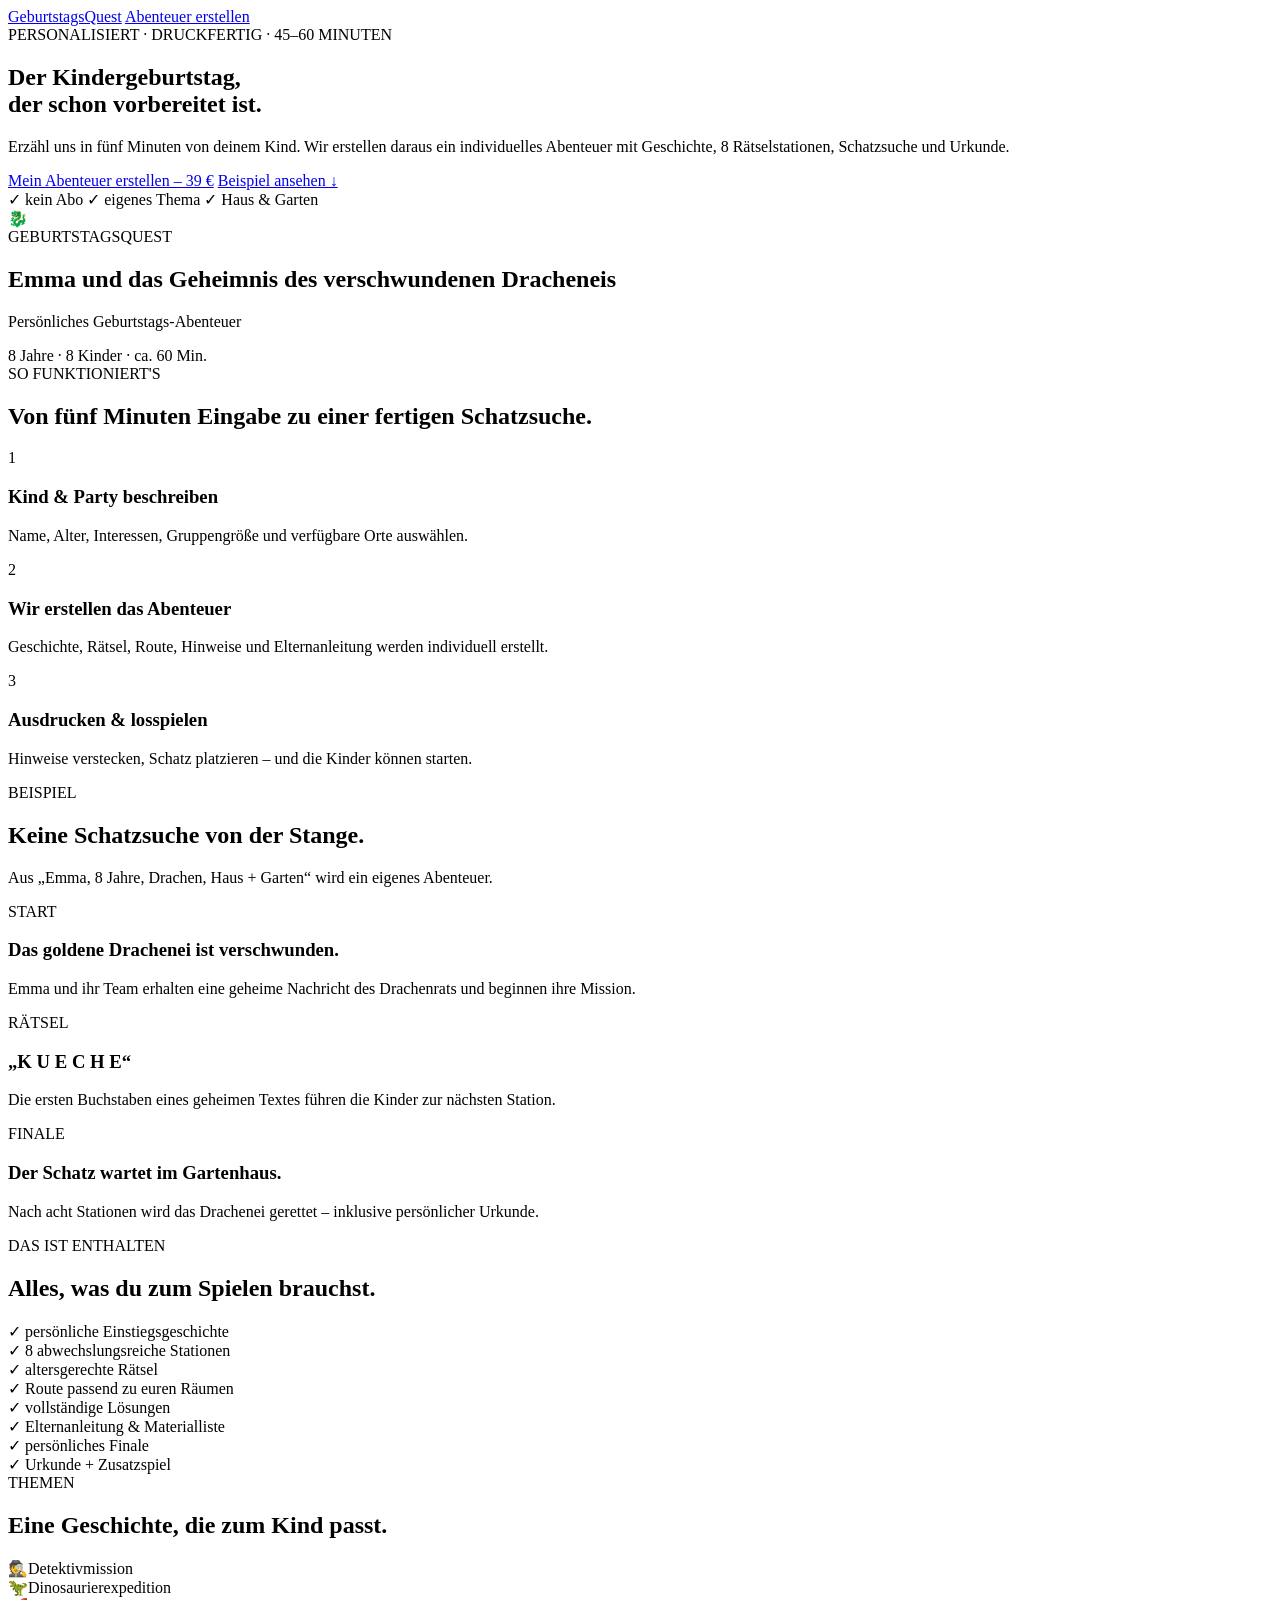
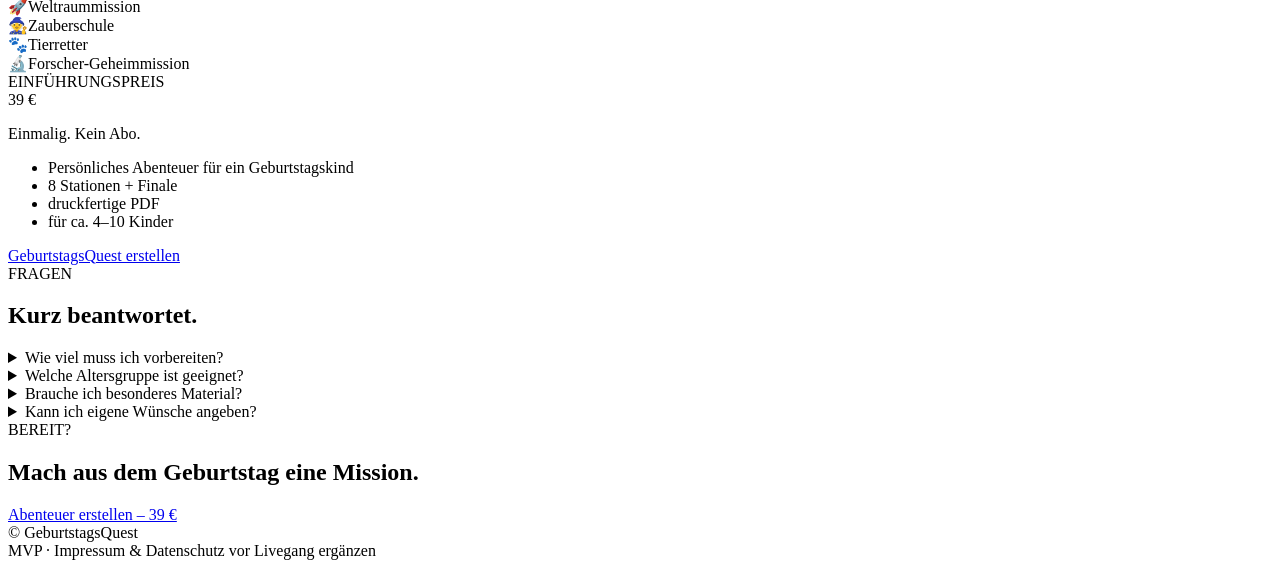
==== index.html @ cc48ce20 "Add GeburtstagsQuest landing page" ====
<!doctype html>
<html lang="de">
<head>
  <meta charset="utf-8">
  <meta name="viewport" content="width=device-width, initial-scale=1">
  <title>GeburtstagsQuest – Dein persönliches Geburtstags-Abenteuer</title>
  <meta name="description" content="Ein personalisiertes Geburtstags-Abenteuer für Kinder – mit Geschichte, Rätseln, Schatzsuche und Urkunde.">
  <link rel="stylesheet" href="assets/style.css">
</head>
<body>
  <header class="nav">
    <a class="brand" href="index.html">GeburtstagsQuest</a>
    <a class="btn btn-small" href="bestellen.html">Abenteuer erstellen</a>
  </header>

  <main>
    <section class="hero">
      <div class="hero-copy">
        <div class="eyebrow">PERSONALISIERT · DRUCKFERTIG · 45–60 MINUTEN</div>
        <h1>Der Kindergeburtstag,<br>der schon vorbereitet ist.</h1>
        <p class="lead">
          Erzähl uns in fünf Minuten von deinem Kind. Wir erstellen daraus ein individuelles
          Abenteuer mit Geschichte, 8 Rätselstationen, Schatzsuche und Urkunde.
        </p>
        <div class="hero-actions">
          <a class="btn" href="bestellen.html">Mein Abenteuer erstellen – 39 €</a>
          <a class="link" href="#beispiel">Beispiel ansehen ↓</a>
        </div>
        <div class="trust-row">
          <span>✓ kein Abo</span>
          <span>✓ eigenes Thema</span>
          <span>✓ Haus & Garten</span>
        </div>
      </div>
      <div class="hero-card">
        <div class="mock-cover">
          <div class="crest">🐉</div>
          <div class="smallcaps">GEBURTSTAGSQUEST</div>
          <h2>Emma und das Geheimnis des verschwundenen Dracheneis</h2>
          <div class="divider"></div>
          <p>Persönliches Geburtstags-Abenteuer</p>
          <div class="pill">8 Jahre · 8 Kinder · ca. 60 Min.</div>
        </div>
      </div>
    </section>

    <section class="section" id="so-gehts">
      <div class="section-head">
        <div class="eyebrow">SO FUNKTIONIERT'S</div>
        <h2>Von fünf Minuten Eingabe zu einer fertigen Schatzsuche.</h2>
      </div>
      <div class="steps">
        <article class="step">
          <div class="num">1</div>
          <h3>Kind & Party beschreiben</h3>
          <p>Name, Alter, Interessen, Gruppengröße und verfügbare Orte auswählen.</p>
        </article>
        <article class="step">
          <div class="num">2</div>
          <h3>Wir erstellen das Abenteuer</h3>
          <p>Geschichte, Rätsel, Route, Hinweise und Elternanleitung werden individuell erstellt.</p>
        </article>
        <article class="step">
          <div class="num">3</div>
          <h3>Ausdrucken & losspielen</h3>
          <p>Hinweise verstecken, Schatz platzieren – und die Kinder können starten.</p>
        </article>
      </div>
    </section>

    <section class="section dark" id="beispiel">
      <div class="section-head">
        <div class="eyebrow">BEISPIEL</div>
        <h2>Keine Schatzsuche von der Stange.</h2>
        <p>Aus „Emma, 8 Jahre, Drachen, Haus + Garten“ wird ein eigenes Abenteuer.</p>
      </div>
      <div class="example-grid">
        <div class="example-card">
          <span class="tag">START</span>
          <h3>Das goldene Drachenei ist verschwunden.</h3>
          <p>Emma und ihr Team erhalten eine geheime Nachricht des Drachenrats und beginnen ihre Mission.</p>
        </div>
        <div class="example-card">
          <span class="tag">RÄTSEL</span>
          <h3>„K U E C H E“</h3>
          <p>Die ersten Buchstaben eines geheimen Textes führen die Kinder zur nächsten Station.</p>
        </div>
        <div class="example-card">
          <span class="tag">FINALE</span>
          <h3>Der Schatz wartet im Gartenhaus.</h3>
          <p>Nach acht Stationen wird das Drachenei gerettet – inklusive persönlicher Urkunde.</p>
        </div>
      </div>
    </section>

    <section class="section">
      <div class="split">
        <div>
          <div class="eyebrow">DAS IST ENTHALTEN</div>
          <h2>Alles, was du zum Spielen brauchst.</h2>
        </div>
        <div class="checklist">
          <div>✓ persönliche Einstiegsgeschichte</div>
          <div>✓ 8 abwechslungsreiche Stationen</div>
          <div>✓ altersgerechte Rätsel</div>
          <div>✓ Route passend zu euren Räumen</div>
          <div>✓ vollständige Lösungen</div>
          <div>✓ Elternanleitung & Materialliste</div>
          <div>✓ persönliches Finale</div>
          <div>✓ Urkunde + Zusatzspiel</div>
        </div>
      </div>
    </section>

    <section class="section themes">
      <div class="section-head">
        <div class="eyebrow">THEMEN</div>
        <h2>Eine Geschichte, die zum Kind passt.</h2>
      </div>
      <div class="theme-grid">
        <div>🕵️<span>Detektivmission</span></div>
        <div>🦖<span>Dinosaurierexpedition</span></div>
        <div>🚀<span>Weltraummission</span></div>
        <div>🧙<span>Zauberschule</span></div>
        <div>🐾<span>Tierretter</span></div>
        <div>🔬<span>Forscher-Geheimmission</span></div>
      </div>
    </section>

    <section class="section price-wrap">
      <div class="price-card">
        <div class="eyebrow">EINFÜHRUNGSPREIS</div>
        <div class="price">39 €</div>
        <p>Einmalig. Kein Abo.</p>
        <ul>
          <li>Persönliches Abenteuer für ein Geburtstagskind</li>
          <li>8 Stationen + Finale</li>
          <li>druckfertige PDF</li>
          <li>für ca. 4–10 Kinder</li>
        </ul>
        <a class="btn full" href="bestellen.html">GeburtstagsQuest erstellen</a>
      </div>
    </section>

    <section class="section faq">
      <div class="section-head">
        <div class="eyebrow">FRAGEN</div>
        <h2>Kurz beantwortet.</h2>
      </div>
      <details>
        <summary>Wie viel muss ich vorbereiten?</summary>
        <p>Nur wenig: Hinweise ausdrucken, an den angegebenen Orten verstecken und den Schatz platzieren.</p>
      </details>
      <details>
        <summary>Welche Altersgruppe ist geeignet?</summary>
        <p>Der MVP ist für Kinder von etwa 6 bis 10 Jahren gedacht.</p>
      </details>
      <details>
        <summary>Brauche ich besonderes Material?</summary>
        <p>Nein. Das Abenteuer wird so erstellt, dass Papier, Stifte und normale Haushaltsgegenstände ausreichen.</p>
      </details>
      <details>
        <summary>Kann ich eigene Wünsche angeben?</summary>
        <p>Ja. Interessen, gewünschtes Thema, nutzbare Räume und Besonderheiten werden im Bestellformular abgefragt.</p>
      </details>
    </section>

    <section class="cta">
      <div>
        <div class="eyebrow">BEREIT?</div>
        <h2>Mach aus dem Geburtstag eine Mission.</h2>
      </div>
      <a class="btn" href="bestellen.html">Abenteuer erstellen – 39 €</a>
    </section>
  </main>

  <footer>
    <div>© GeburtstagsQuest</div>
    <div class="muted">MVP · Impressum & Datenschutz vor Livegang ergänzen</div>
  </footer>
</body>
</html>
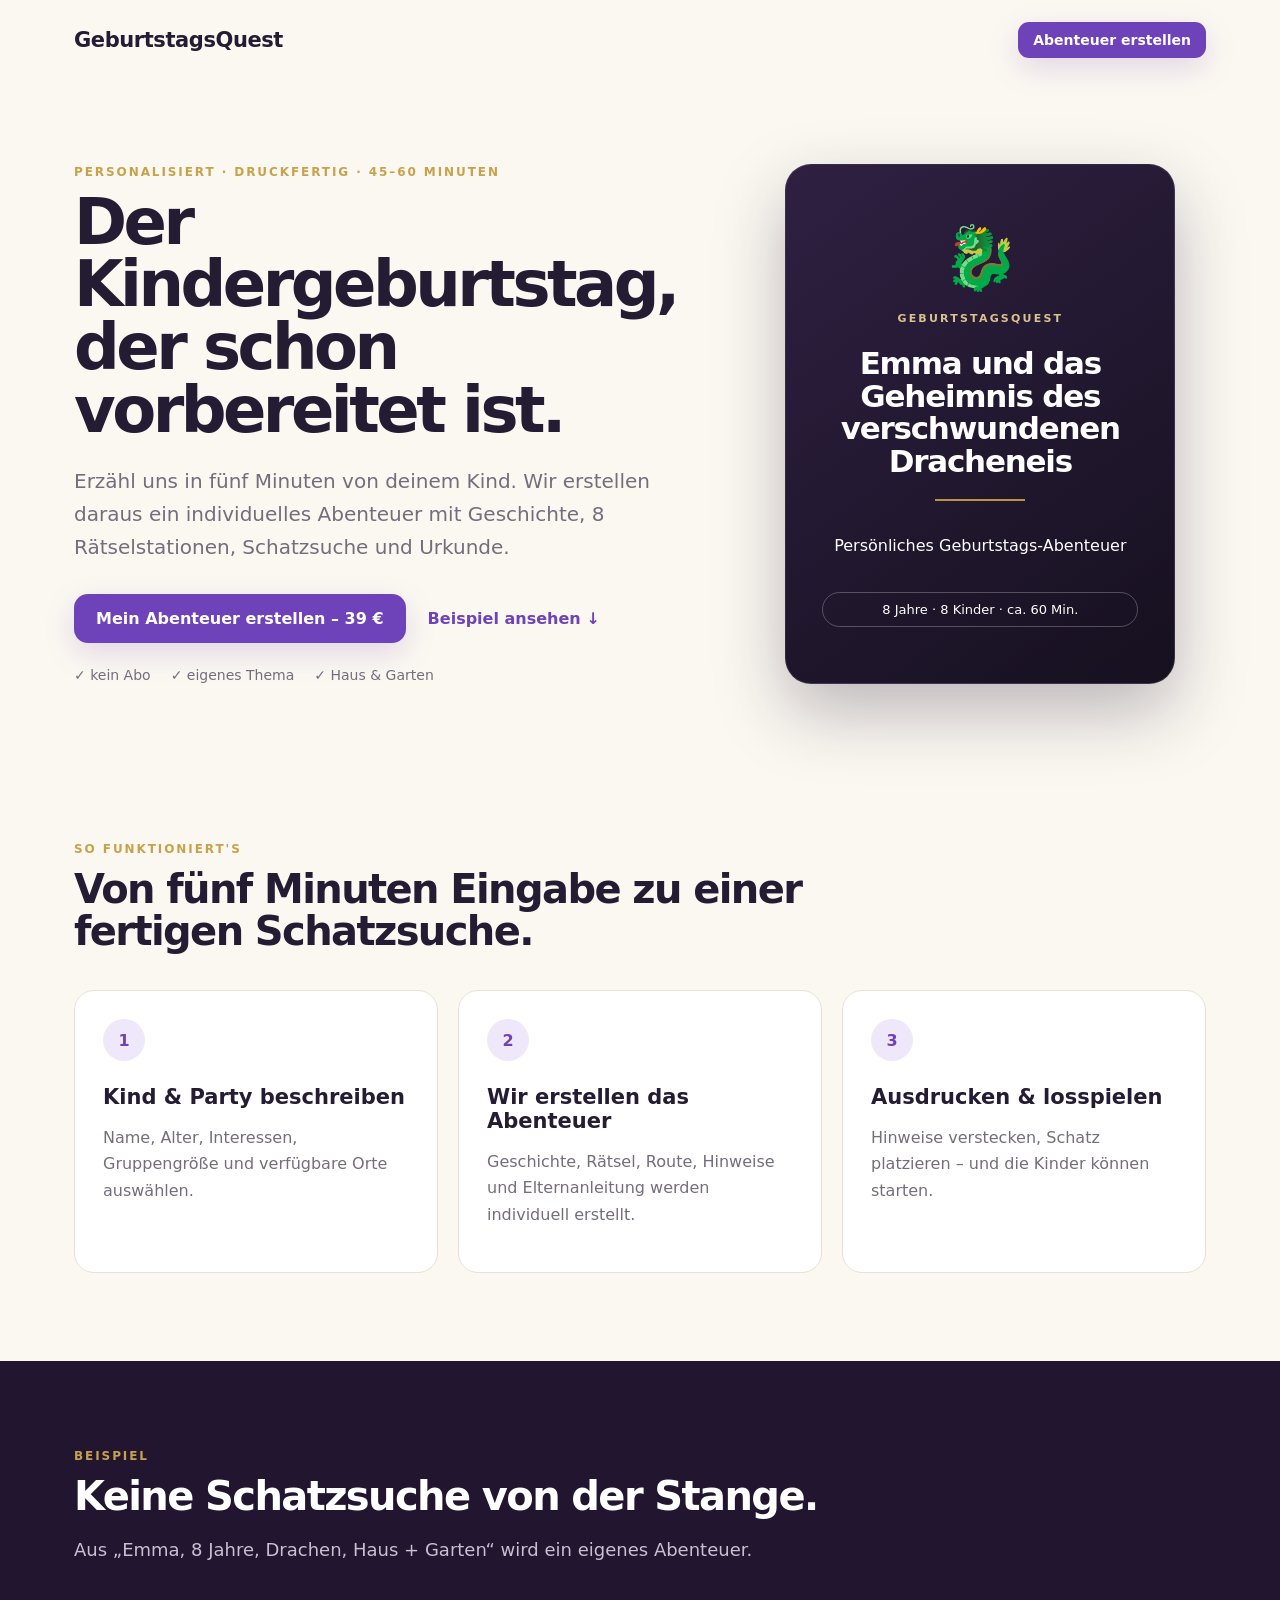
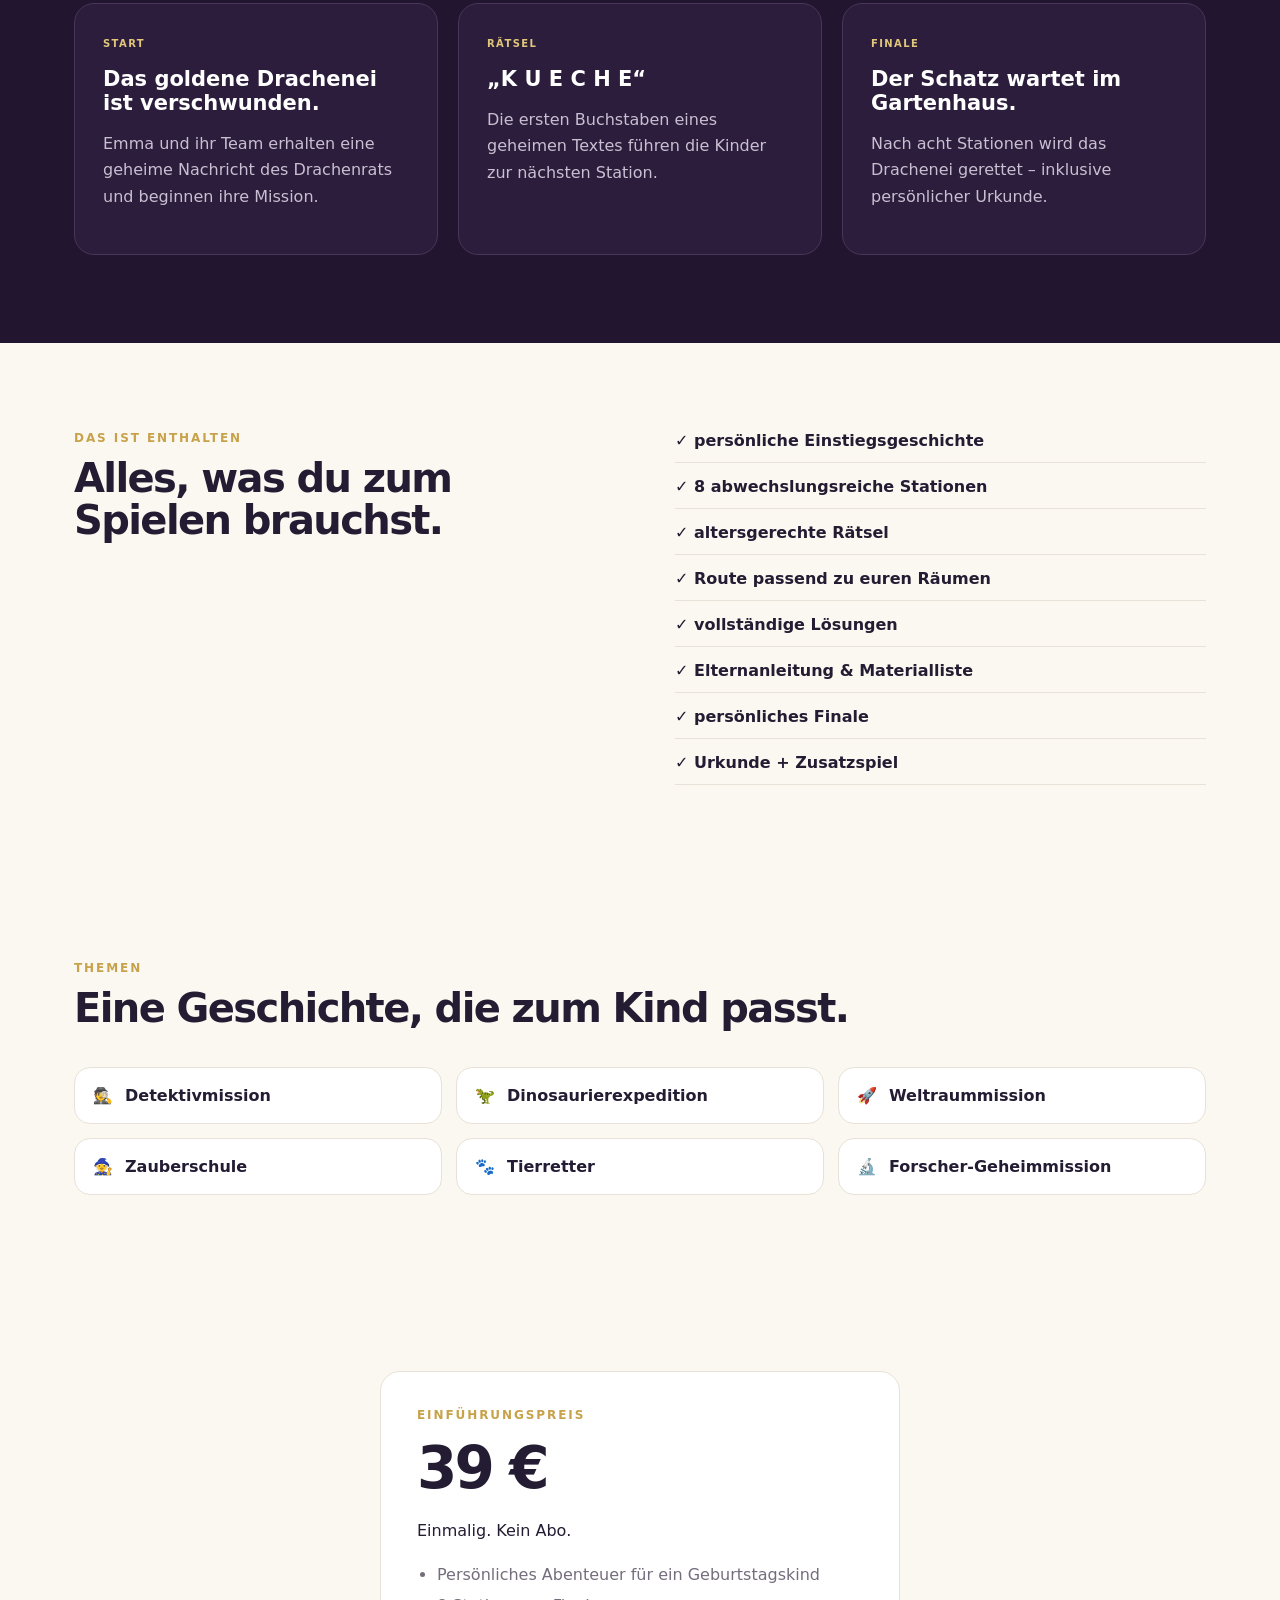
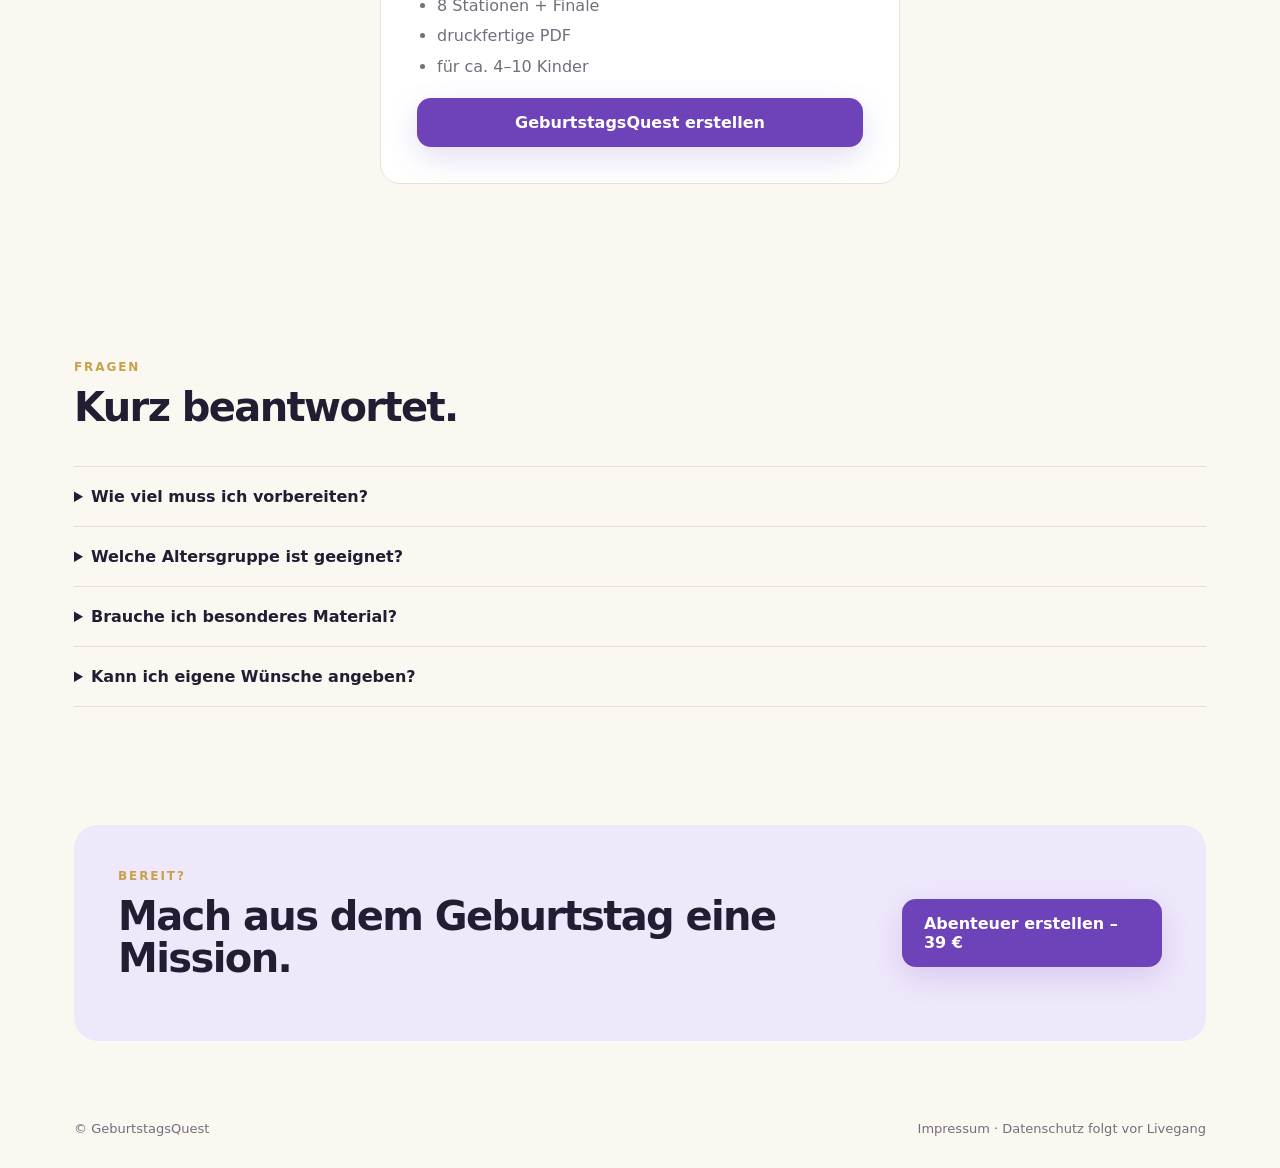
==== commit 3b7f0f22: "Link legal notice in site footer" ====
--- a/index.html
+++ b/index.html
@@ -176,7 +176,7 @@
 
   <footer>
     <div>© GeburtstagsQuest</div>
-    <div class="muted">MVP · Impressum & Datenschutz vor Livegang ergänzen</div>
+    <div><a href="impressum.html">Impressum</a> · <span class="muted">Datenschutz folgt vor Livegang</span></div>
   </footer>
 </body>
 </html>
--- a/assets/style.css
+++ b/assets/style.css
@@ -0,0 +1 @@
+:root{--bg:#fbf8f1;--ink:#241c33;--muted:#746d7c;--accent:#6e43b9;--accent2:#c7a24a;--dark:#21152f;--card:#fff;--line:#e8e1d7}*{box-sizing:border-box}html{scroll-behavior:smooth}body{margin:0;background:var(--bg);color:var(--ink);font-family:Inter,ui-sans-serif,system-ui,-apple-system,BlinkMacSystemFont,"Segoe UI",sans-serif}a{color:inherit;text-decoration:none}.nav{max-width:1180px;margin:auto;padding:22px 24px;display:flex;align-items:center;justify-content:space-between}.brand{font-weight:850;letter-spacing:-.02em;font-size:21px}.btn{display:inline-flex;align-items:center;justify-content:center;background:var(--accent);color:#fff;padding:15px 22px;border-radius:14px;font-weight:800;border:0;cursor:pointer;box-shadow:0 10px 30px rgba(110,67,185,.18)}.btn-small{padding:10px 15px;border-radius:11px;font-size:14px}.btn.full{width:100%}.link{font-weight:700;color:var(--accent)}.hero{max-width:1180px;margin:30px auto 0;padding:54px 24px 70px;display:grid;grid-template-columns:1.15fr .85fr;gap:70px;align-items:center}.eyebrow{font-size:12px;font-weight:900;letter-spacing:.16em;color:var(--accent2);margin-bottom:12px}h1{font-size:64px;line-height:.98;letter-spacing:-.055em;margin:0 0 24px;max-width:760px}h2{font-size:40px;line-height:1.05;letter-spacing:-.04em;margin:0 0 18px}h3{font-size:21px;margin:0 0 10px}p{line-height:1.65}.lead{font-size:20px;color:var(--muted);max-width:700px}.hero-actions{display:flex;gap:22px;align-items:center;margin-top:30px;flex-wrap:wrap}.trust-row{display:flex;gap:20px;margin-top:24px;color:var(--muted);font-size:14px;flex-wrap:wrap}.hero-card{display:flex;justify-content:center}.mock-cover{width:390px;min-height:520px;background:linear-gradient(145deg,#2f2042,#16101f);color:#fff;border-radius:26px;padding:44px 36px;display:flex;flex-direction:column;justify-content:center;text-align:center;box-shadow:0 28px 70px rgba(27,14,47,.28);border:1px solid rgba(255,255,255,.1)}.crest{font-size:62px;margin-bottom:18px}.smallcaps{letter-spacing:.2em;font-size:11px;color:#d8c38e;font-weight:900}.mock-cover h2{font-size:31px;margin:22px 0}.divider{height:2px;background:#b89543;width:90px;margin:0 auto 16px}.pill{display:inline-block;border:1px solid rgba(255,255,255,.25);padding:9px 12px;border-radius:999px;margin-top:16px;font-size:13px}.section{max-width:1180px;margin:0 auto;padding:88px 24px}.section-head{max-width:780px;margin-bottom:38px}.section-head p{color:var(--muted);font-size:18px}.steps{display:grid;grid-template-columns:repeat(3,1fr);gap:20px}.step,.example-card,.price-card,.form-section{background:var(--card);border:1px solid var(--line);border-radius:20px;padding:28px}.num{width:42px;height:42px;border-radius:50%;display:grid;place-items:center;background:#efe8fb;color:var(--accent);font-weight:900;margin-bottom:24px}.step p,.example-card p{color:var(--muted)}.dark{max-width:none;background:var(--dark);color:#fff;padding-left:max(24px,calc((100vw - 1132px)/2));padding-right:max(24px,calc((100vw - 1132px)/2))}.dark .section-head p,.dark .example-card p{color:#c9bfd2}.example-grid{display:grid;grid-template-columns:repeat(3,1fr);gap:20px}.example-card{background:#2b1d3b;border-color:#493658}.tag{display:inline-block;font-size:10px;letter-spacing:.14em;font-weight:900;color:#e0c77b;margin-bottom:18px}.split{display:grid;grid-template-columns:1fr 1fr;gap:70px}.checklist{display:grid;gap:14px;font-weight:700}.checklist div{padding-bottom:12px;border-bottom:1px solid var(--line)}.theme-grid{display:grid;grid-template-columns:repeat(3,1fr);gap:14px}.theme-grid div{background:#fff;border:1px solid var(--line);border-radius:16px;padding:18px;display:flex;gap:12px;align-items:center;font-weight:800}.price-wrap{display:flex;justify-content:center}.price-card{max-width:520px;width:100%;padding:36px}.price{font-size:58px;font-weight:900;letter-spacing:-.05em}.price-card ul{padding-left:20px;line-height:1.9;color:var(--muted)}.faq details{border-top:1px solid var(--line);padding:20px 0}.faq details:last-child{border-bottom:1px solid var(--line)}.faq summary{font-weight:850;cursor:pointer}.faq p{color:var(--muted)}.cta{max-width:1132px;margin:30px auto 80px;background:#efe8fb;border-radius:24px;padding:44px;display:flex;align-items:center;justify-content:space-between;gap:20px}footer{max-width:1180px;margin:auto;padding:0 24px 32px;display:flex;justify-content:space-between;gap:20px;color:var(--muted);font-size:13px}.muted{color:var(--muted)}.form-page{max-width:820px;margin:30px auto 90px;padding:0 24px}.form-intro{margin:50px 0 30px}.form-intro h1{font-size:50px}.quest-form{display:grid;gap:18px}.form-section{display:grid;gap:16px}.form-section h2{font-size:24px;margin-bottom:3px}label,.label-like{font-weight:800;font-size:14px}input,select,textarea{width:100%;margin-top:8px;border:1px solid #d8d1c8;border-radius:12px;background:#fff;padding:13px 14px;font:inherit;color:var(--ink);outline:none}input:focus,select:focus,textarea:focus{border-color:var(--accent);box-shadow:0 0 0 3px rgba(110,67,185,.09)}.two{display:grid;grid-template-columns:1fr 1fr;gap:14px}.choice-grid{display:grid;grid-template-columns:1fr 1fr;gap:12px}.choice{position:relative}.choice input{position:absolute;opacity:0;pointer-events:none}.choice span{display:block;border:1px solid #d8d1c8;padding:14px;border-radius:12px;background:#fff;cursor:pointer}.choice input:checked+span{border-color:var(--accent);box-shadow:0 0 0 3px rgba(110,67,185,.09);background:#f7f2ff}.checks{display:grid;grid-template-columns:1fr 1fr;gap:10px}.checks label,.consent{font-weight:600}.checks input,.consent input{width:auto;margin:0 8px 0 0}.consent{display:flex;align-items:flex-start}.order-box{display:flex;justify-content:space-between;align-items:center;background:#21152f;color:#fff;padding:22px;border-radius:16px}.order-price{font-size:28px;font-weight:900}.tiny{font-size:12px;color:var(--muted);text-align:center}.thankyou{max-width:680px;margin:120px auto;padding:24px;text-align:center}.thankyou h1{font-size:54px}.success{width:64px;height:64px;border-radius:50%;display:grid;place-items:center;margin:0 auto 24px;background:#e8f5ec;color:#2f7c43;font-weight:900;font-size:28px}@media(max-width:800px){h1{font-size:44px}h2{font-size:32px}.hero{grid-template-columns:1fr;gap:35px;padding-top:30px}.hero-card{justify-content:flex-start}.mock-cover{width:100%;min-height:430px}.steps,.example-grid,.theme-grid,.split{grid-template-columns:1fr}.cta{margin-left:16px;margin-right:16px;flex-direction:column;align-items:flex-start}.choice-grid,.checks,.two{grid-template-columns:1fr}footer{flex-direction:column}}
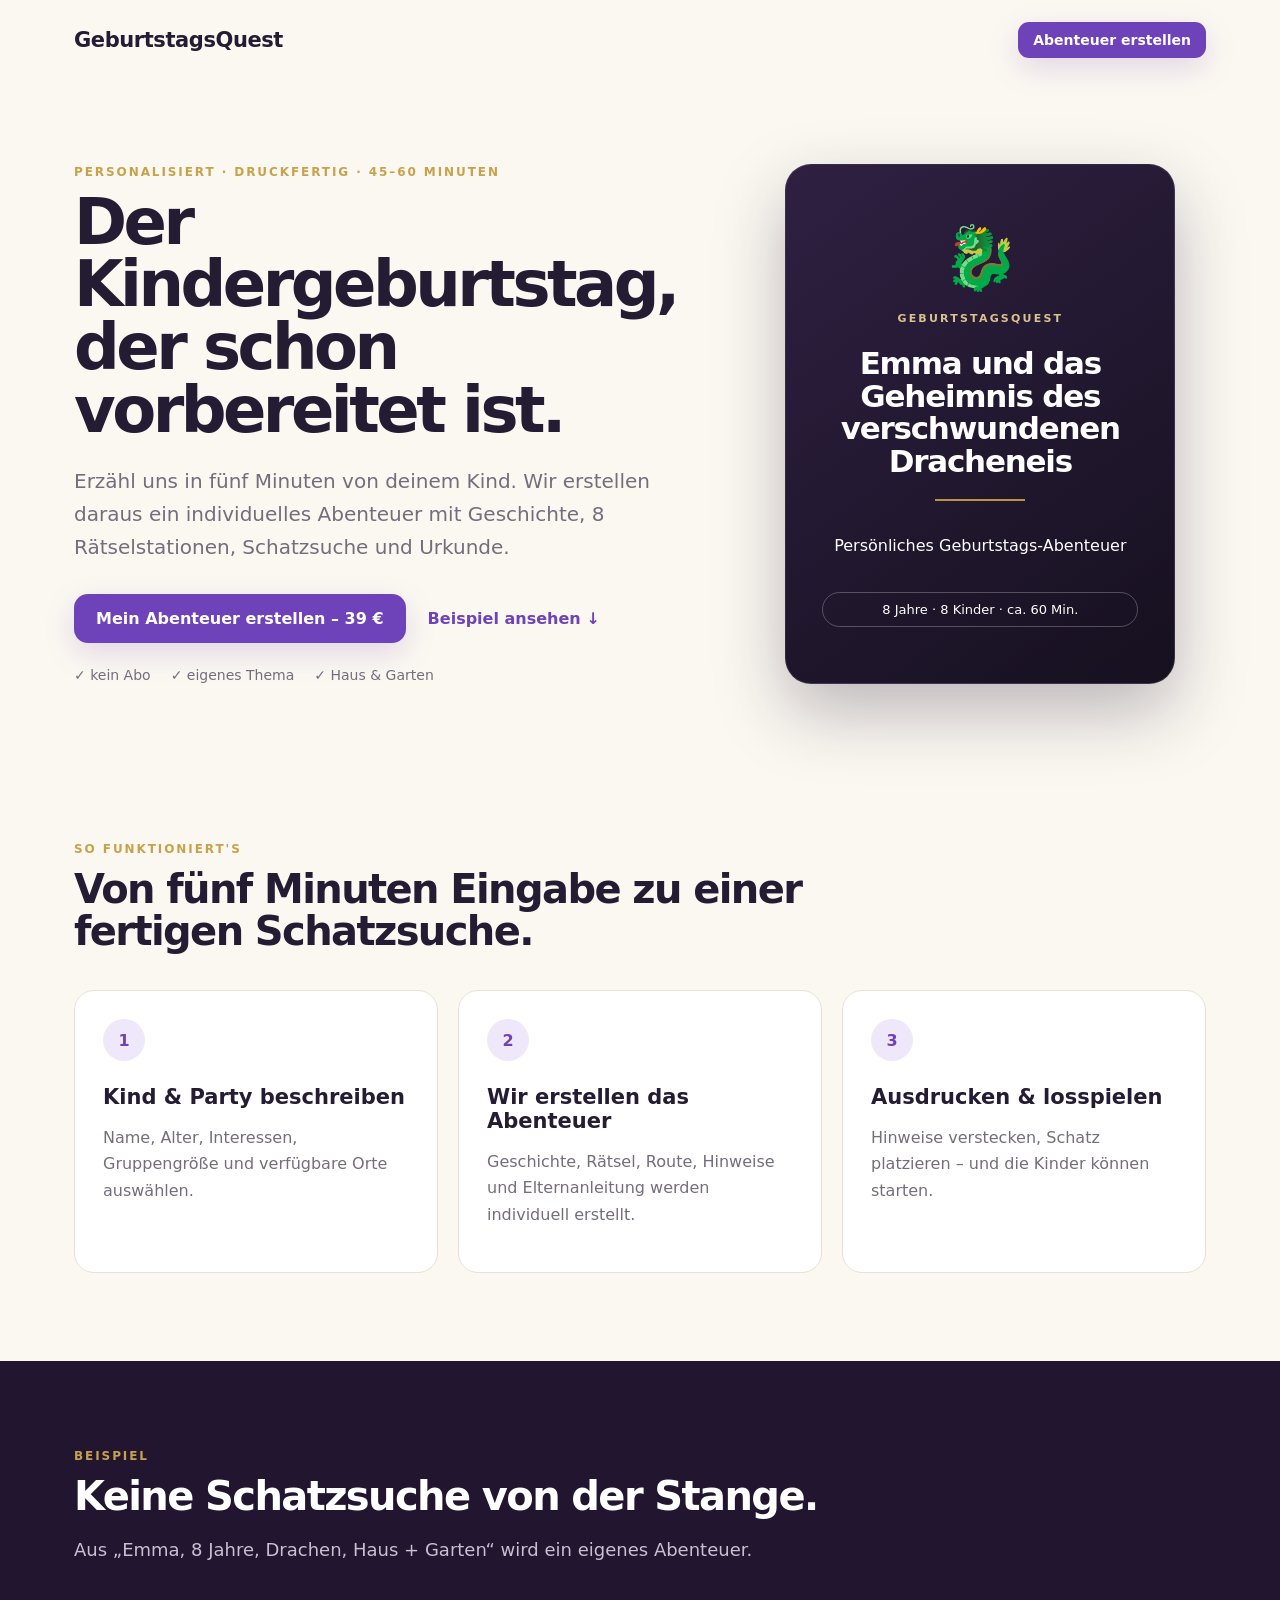
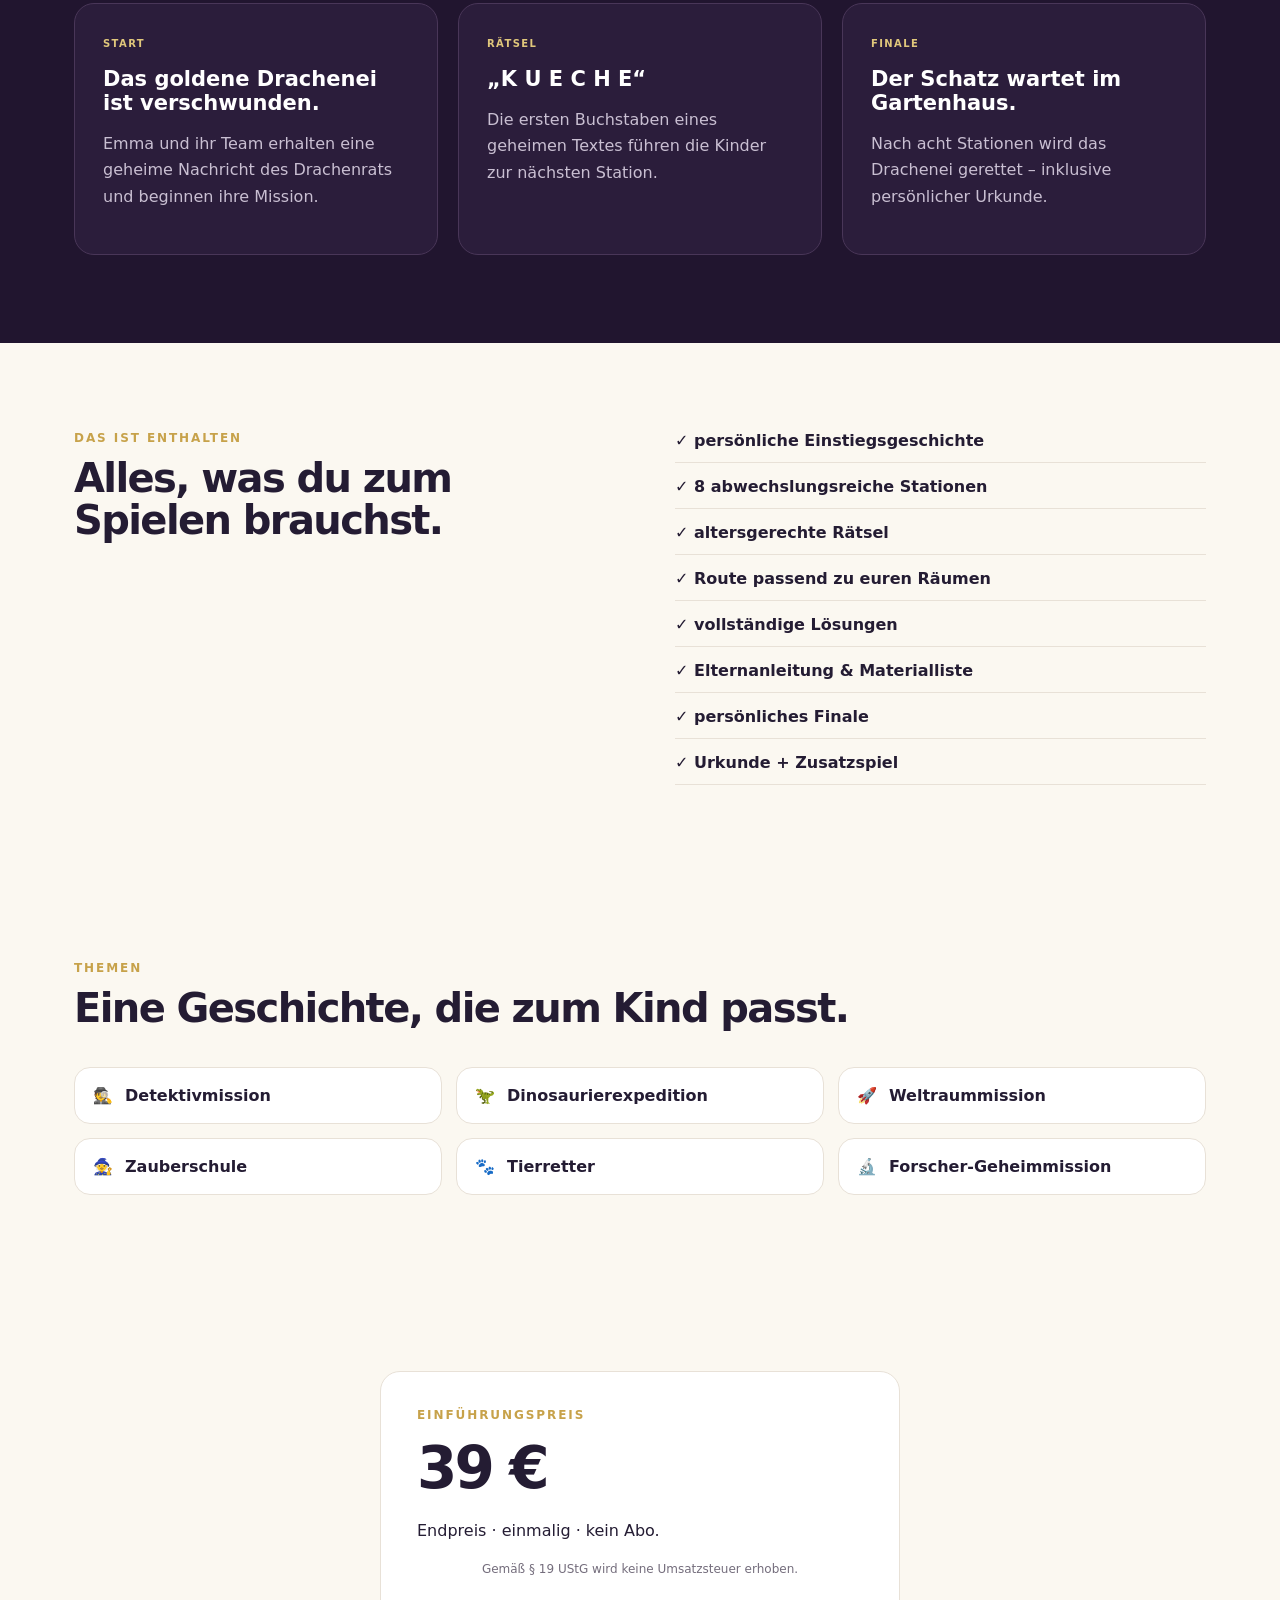
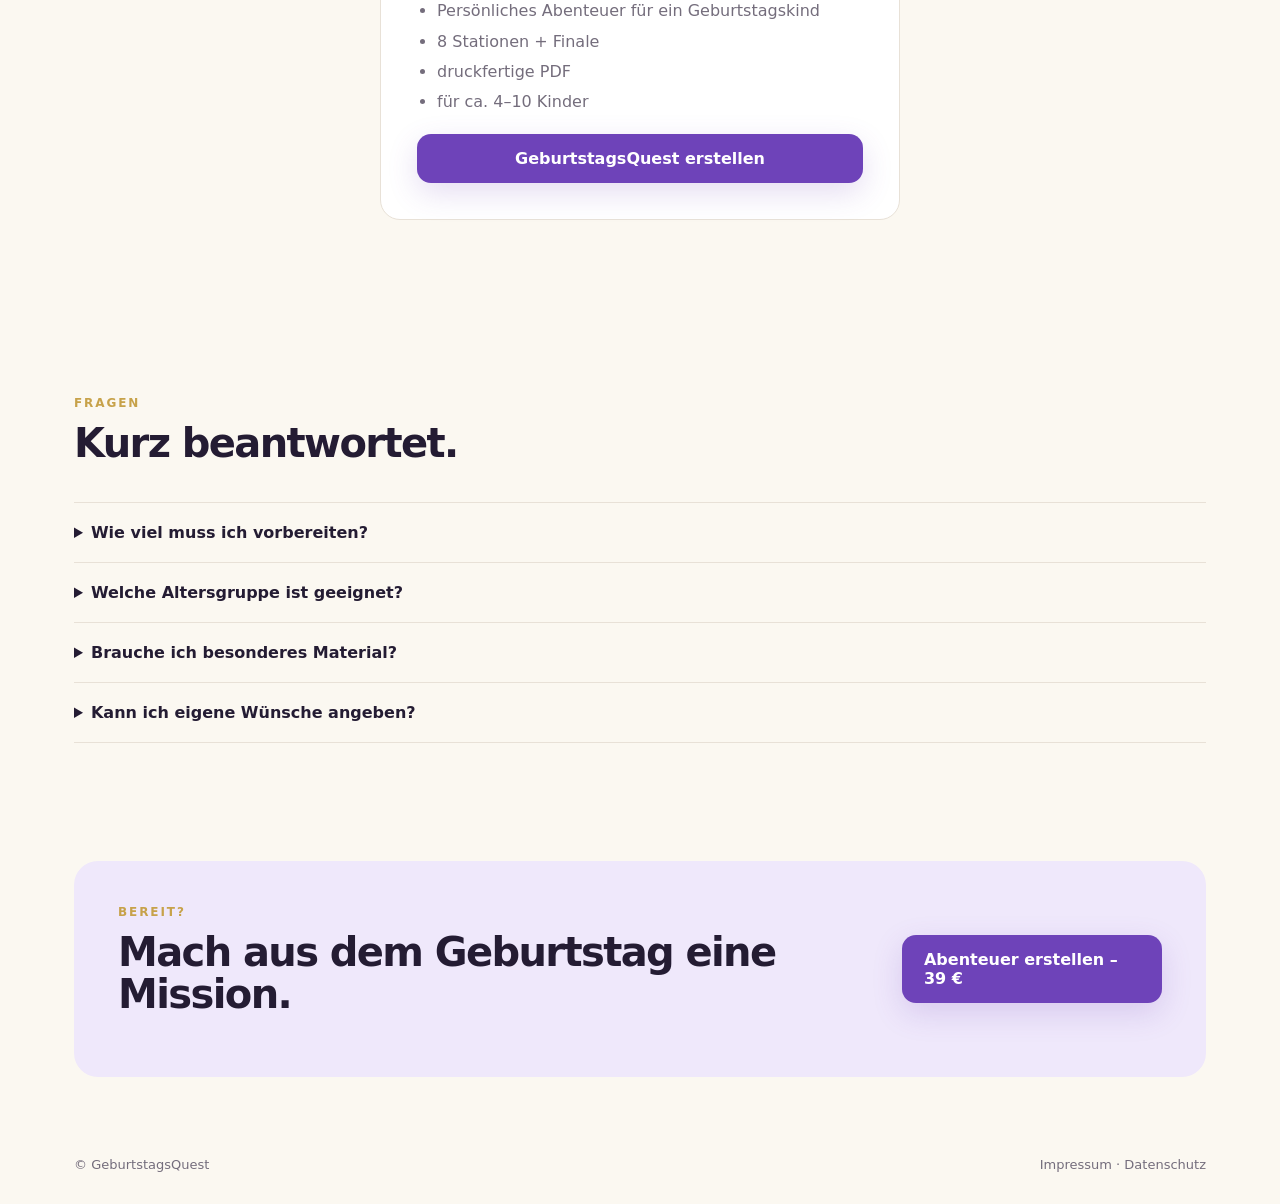
==== commit dc2ce6e9: "Add Kleinunternehmer price notice and privacy link" ====
--- a/index.html
+++ b/index.html
@@ -18,165 +18,63 @@
       <div class="hero-copy">
         <div class="eyebrow">PERSONALISIERT · DRUCKFERTIG · 45–60 MINUTEN</div>
         <h1>Der Kindergeburtstag,<br>der schon vorbereitet ist.</h1>
-        <p class="lead">
-          Erzähl uns in fünf Minuten von deinem Kind. Wir erstellen daraus ein individuelles
-          Abenteuer mit Geschichte, 8 Rätselstationen, Schatzsuche und Urkunde.
-        </p>
+        <p class="lead">Erzähl uns in fünf Minuten von deinem Kind. Wir erstellen daraus ein individuelles Abenteuer mit Geschichte, 8 Rätselstationen, Schatzsuche und Urkunde.</p>
         <div class="hero-actions">
           <a class="btn" href="bestellen.html">Mein Abenteuer erstellen – 39 €</a>
           <a class="link" href="#beispiel">Beispiel ansehen ↓</a>
         </div>
-        <div class="trust-row">
-          <span>✓ kein Abo</span>
-          <span>✓ eigenes Thema</span>
-          <span>✓ Haus & Garten</span>
-        </div>
+        <div class="trust-row"><span>✓ kein Abo</span><span>✓ eigenes Thema</span><span>✓ Haus & Garten</span></div>
       </div>
-      <div class="hero-card">
-        <div class="mock-cover">
-          <div class="crest">🐉</div>
-          <div class="smallcaps">GEBURTSTAGSQUEST</div>
-          <h2>Emma und das Geheimnis des verschwundenen Dracheneis</h2>
-          <div class="divider"></div>
-          <p>Persönliches Geburtstags-Abenteuer</p>
-          <div class="pill">8 Jahre · 8 Kinder · ca. 60 Min.</div>
-        </div>
-      </div>
+      <div class="hero-card"><div class="mock-cover"><div class="crest">🐉</div><div class="smallcaps">GEBURTSTAGSQUEST</div><h2>Emma und das Geheimnis des verschwundenen Dracheneis</h2><div class="divider"></div><p>Persönliches Geburtstags-Abenteuer</p><div class="pill">8 Jahre · 8 Kinder · ca. 60 Min.</div></div></div>
     </section>
 
     <section class="section" id="so-gehts">
-      <div class="section-head">
-        <div class="eyebrow">SO FUNKTIONIERT'S</div>
-        <h2>Von fünf Minuten Eingabe zu einer fertigen Schatzsuche.</h2>
-      </div>
+      <div class="section-head"><div class="eyebrow">SO FUNKTIONIERT'S</div><h2>Von fünf Minuten Eingabe zu einer fertigen Schatzsuche.</h2></div>
       <div class="steps">
-        <article class="step">
-          <div class="num">1</div>
-          <h3>Kind & Party beschreiben</h3>
-          <p>Name, Alter, Interessen, Gruppengröße und verfügbare Orte auswählen.</p>
-        </article>
-        <article class="step">
-          <div class="num">2</div>
-          <h3>Wir erstellen das Abenteuer</h3>
-          <p>Geschichte, Rätsel, Route, Hinweise und Elternanleitung werden individuell erstellt.</p>
-        </article>
-        <article class="step">
-          <div class="num">3</div>
-          <h3>Ausdrucken & losspielen</h3>
-          <p>Hinweise verstecken, Schatz platzieren – und die Kinder können starten.</p>
-        </article>
+        <article class="step"><div class="num">1</div><h3>Kind & Party beschreiben</h3><p>Name, Alter, Interessen, Gruppengröße und verfügbare Orte auswählen.</p></article>
+        <article class="step"><div class="num">2</div><h3>Wir erstellen das Abenteuer</h3><p>Geschichte, Rätsel, Route, Hinweise und Elternanleitung werden individuell erstellt.</p></article>
+        <article class="step"><div class="num">3</div><h3>Ausdrucken & losspielen</h3><p>Hinweise verstecken, Schatz platzieren – und die Kinder können starten.</p></article>
       </div>
     </section>
 
     <section class="section dark" id="beispiel">
-      <div class="section-head">
-        <div class="eyebrow">BEISPIEL</div>
-        <h2>Keine Schatzsuche von der Stange.</h2>
-        <p>Aus „Emma, 8 Jahre, Drachen, Haus + Garten“ wird ein eigenes Abenteuer.</p>
-      </div>
+      <div class="section-head"><div class="eyebrow">BEISPIEL</div><h2>Keine Schatzsuche von der Stange.</h2><p>Aus „Emma, 8 Jahre, Drachen, Haus + Garten“ wird ein eigenes Abenteuer.</p></div>
       <div class="example-grid">
-        <div class="example-card">
-          <span class="tag">START</span>
-          <h3>Das goldene Drachenei ist verschwunden.</h3>
-          <p>Emma und ihr Team erhalten eine geheime Nachricht des Drachenrats und beginnen ihre Mission.</p>
-        </div>
-        <div class="example-card">
-          <span class="tag">RÄTSEL</span>
-          <h3>„K U E C H E“</h3>
-          <p>Die ersten Buchstaben eines geheimen Textes führen die Kinder zur nächsten Station.</p>
-        </div>
-        <div class="example-card">
-          <span class="tag">FINALE</span>
-          <h3>Der Schatz wartet im Gartenhaus.</h3>
-          <p>Nach acht Stationen wird das Drachenei gerettet – inklusive persönlicher Urkunde.</p>
-        </div>
+        <div class="example-card"><span class="tag">START</span><h3>Das goldene Drachenei ist verschwunden.</h3><p>Emma und ihr Team erhalten eine geheime Nachricht des Drachenrats und beginnen ihre Mission.</p></div>
+        <div class="example-card"><span class="tag">RÄTSEL</span><h3>„K U E C H E“</h3><p>Die ersten Buchstaben eines geheimen Textes führen die Kinder zur nächsten Station.</p></div>
+        <div class="example-card"><span class="tag">FINALE</span><h3>Der Schatz wartet im Gartenhaus.</h3><p>Nach acht Stationen wird das Drachenei gerettet – inklusive persönlicher Urkunde.</p></div>
       </div>
     </section>
 
-    <section class="section">
-      <div class="split">
-        <div>
-          <div class="eyebrow">DAS IST ENTHALTEN</div>
-          <h2>Alles, was du zum Spielen brauchst.</h2>
-        </div>
-        <div class="checklist">
-          <div>✓ persönliche Einstiegsgeschichte</div>
-          <div>✓ 8 abwechslungsreiche Stationen</div>
-          <div>✓ altersgerechte Rätsel</div>
-          <div>✓ Route passend zu euren Räumen</div>
-          <div>✓ vollständige Lösungen</div>
-          <div>✓ Elternanleitung & Materialliste</div>
-          <div>✓ persönliches Finale</div>
-          <div>✓ Urkunde + Zusatzspiel</div>
-        </div>
-      </div>
-    </section>
+    <section class="section"><div class="split"><div><div class="eyebrow">DAS IST ENTHALTEN</div><h2>Alles, was du zum Spielen brauchst.</h2></div><div class="checklist"><div>✓ persönliche Einstiegsgeschichte</div><div>✓ 8 abwechslungsreiche Stationen</div><div>✓ altersgerechte Rätsel</div><div>✓ Route passend zu euren Räumen</div><div>✓ vollständige Lösungen</div><div>✓ Elternanleitung & Materialliste</div><div>✓ persönliches Finale</div><div>✓ Urkunde + Zusatzspiel</div></div></div></section>
 
-    <section class="section themes">
-      <div class="section-head">
-        <div class="eyebrow">THEMEN</div>
-        <h2>Eine Geschichte, die zum Kind passt.</h2>
-      </div>
-      <div class="theme-grid">
-        <div>🕵️<span>Detektivmission</span></div>
-        <div>🦖<span>Dinosaurierexpedition</span></div>
-        <div>🚀<span>Weltraummission</span></div>
-        <div>🧙<span>Zauberschule</span></div>
-        <div>🐾<span>Tierretter</span></div>
-        <div>🔬<span>Forscher-Geheimmission</span></div>
-      </div>
-    </section>
+    <section class="section themes"><div class="section-head"><div class="eyebrow">THEMEN</div><h2>Eine Geschichte, die zum Kind passt.</h2></div><div class="theme-grid"><div>🕵️<span>Detektivmission</span></div><div>🦖<span>Dinosaurierexpedition</span></div><div>🚀<span>Weltraummission</span></div><div>🧙<span>Zauberschule</span></div><div>🐾<span>Tierretter</span></div><div>🔬<span>Forscher-Geheimmission</span></div></div></section>
 
     <section class="section price-wrap">
       <div class="price-card">
         <div class="eyebrow">EINFÜHRUNGSPREIS</div>
         <div class="price">39 €</div>
-        <p>Einmalig. Kein Abo.</p>
-        <ul>
-          <li>Persönliches Abenteuer für ein Geburtstagskind</li>
-          <li>8 Stationen + Finale</li>
-          <li>druckfertige PDF</li>
-          <li>für ca. 4–10 Kinder</li>
-        </ul>
+        <p>Endpreis · einmalig · kein Abo.</p>
+        <p class="tiny">Gemäß § 19 UStG wird keine Umsatzsteuer erhoben.</p>
+        <ul><li>Persönliches Abenteuer für ein Geburtstagskind</li><li>8 Stationen + Finale</li><li>druckfertige PDF</li><li>für ca. 4–10 Kinder</li></ul>
         <a class="btn full" href="bestellen.html">GeburtstagsQuest erstellen</a>
       </div>
     </section>
 
     <section class="section faq">
-      <div class="section-head">
-        <div class="eyebrow">FRAGEN</div>
-        <h2>Kurz beantwortet.</h2>
-      </div>
-      <details>
-        <summary>Wie viel muss ich vorbereiten?</summary>
-        <p>Nur wenig: Hinweise ausdrucken, an den angegebenen Orten verstecken und den Schatz platzieren.</p>
-      </details>
-      <details>
-        <summary>Welche Altersgruppe ist geeignet?</summary>
-        <p>Der MVP ist für Kinder von etwa 6 bis 10 Jahren gedacht.</p>
-      </details>
-      <details>
-        <summary>Brauche ich besonderes Material?</summary>
-        <p>Nein. Das Abenteuer wird so erstellt, dass Papier, Stifte und normale Haushaltsgegenstände ausreichen.</p>
-      </details>
-      <details>
-        <summary>Kann ich eigene Wünsche angeben?</summary>
-        <p>Ja. Interessen, gewünschtes Thema, nutzbare Räume und Besonderheiten werden im Bestellformular abgefragt.</p>
-      </details>
+      <div class="section-head"><div class="eyebrow">FRAGEN</div><h2>Kurz beantwortet.</h2></div>
+      <details><summary>Wie viel muss ich vorbereiten?</summary><p>Nur wenig: Hinweise ausdrucken, an den angegebenen Orten verstecken und den Schatz platzieren.</p></details>
+      <details><summary>Welche Altersgruppe ist geeignet?</summary><p>Der MVP ist für Kinder von etwa 6 bis 10 Jahren gedacht.</p></details>
+      <details><summary>Brauche ich besonderes Material?</summary><p>Nein. Das Abenteuer wird so erstellt, dass Papier, Stifte und normale Haushaltsgegenstände ausreichen.</p></details>
+      <details><summary>Kann ich eigene Wünsche angeben?</summary><p>Ja. Interessen, gewünschtes Thema, nutzbare Räume und Besonderheiten werden im Bestellformular abgefragt.</p></details>
     </section>
 
-    <section class="cta">
-      <div>
-        <div class="eyebrow">BEREIT?</div>
-        <h2>Mach aus dem Geburtstag eine Mission.</h2>
-      </div>
-      <a class="btn" href="bestellen.html">Abenteuer erstellen – 39 €</a>
-    </section>
+    <section class="cta"><div><div class="eyebrow">BEREIT?</div><h2>Mach aus dem Geburtstag eine Mission.</h2></div><a class="btn" href="bestellen.html">Abenteuer erstellen – 39 €</a></section>
   </main>
 
   <footer>
     <div>© GeburtstagsQuest</div>
-    <div><a href="impressum.html">Impressum</a> · <span class="muted">Datenschutz folgt vor Livegang</span></div>
+    <div><a href="impressum.html">Impressum</a> · <a href="datenschutz.html">Datenschutz</a></div>
   </footer>
 </body>
 </html>
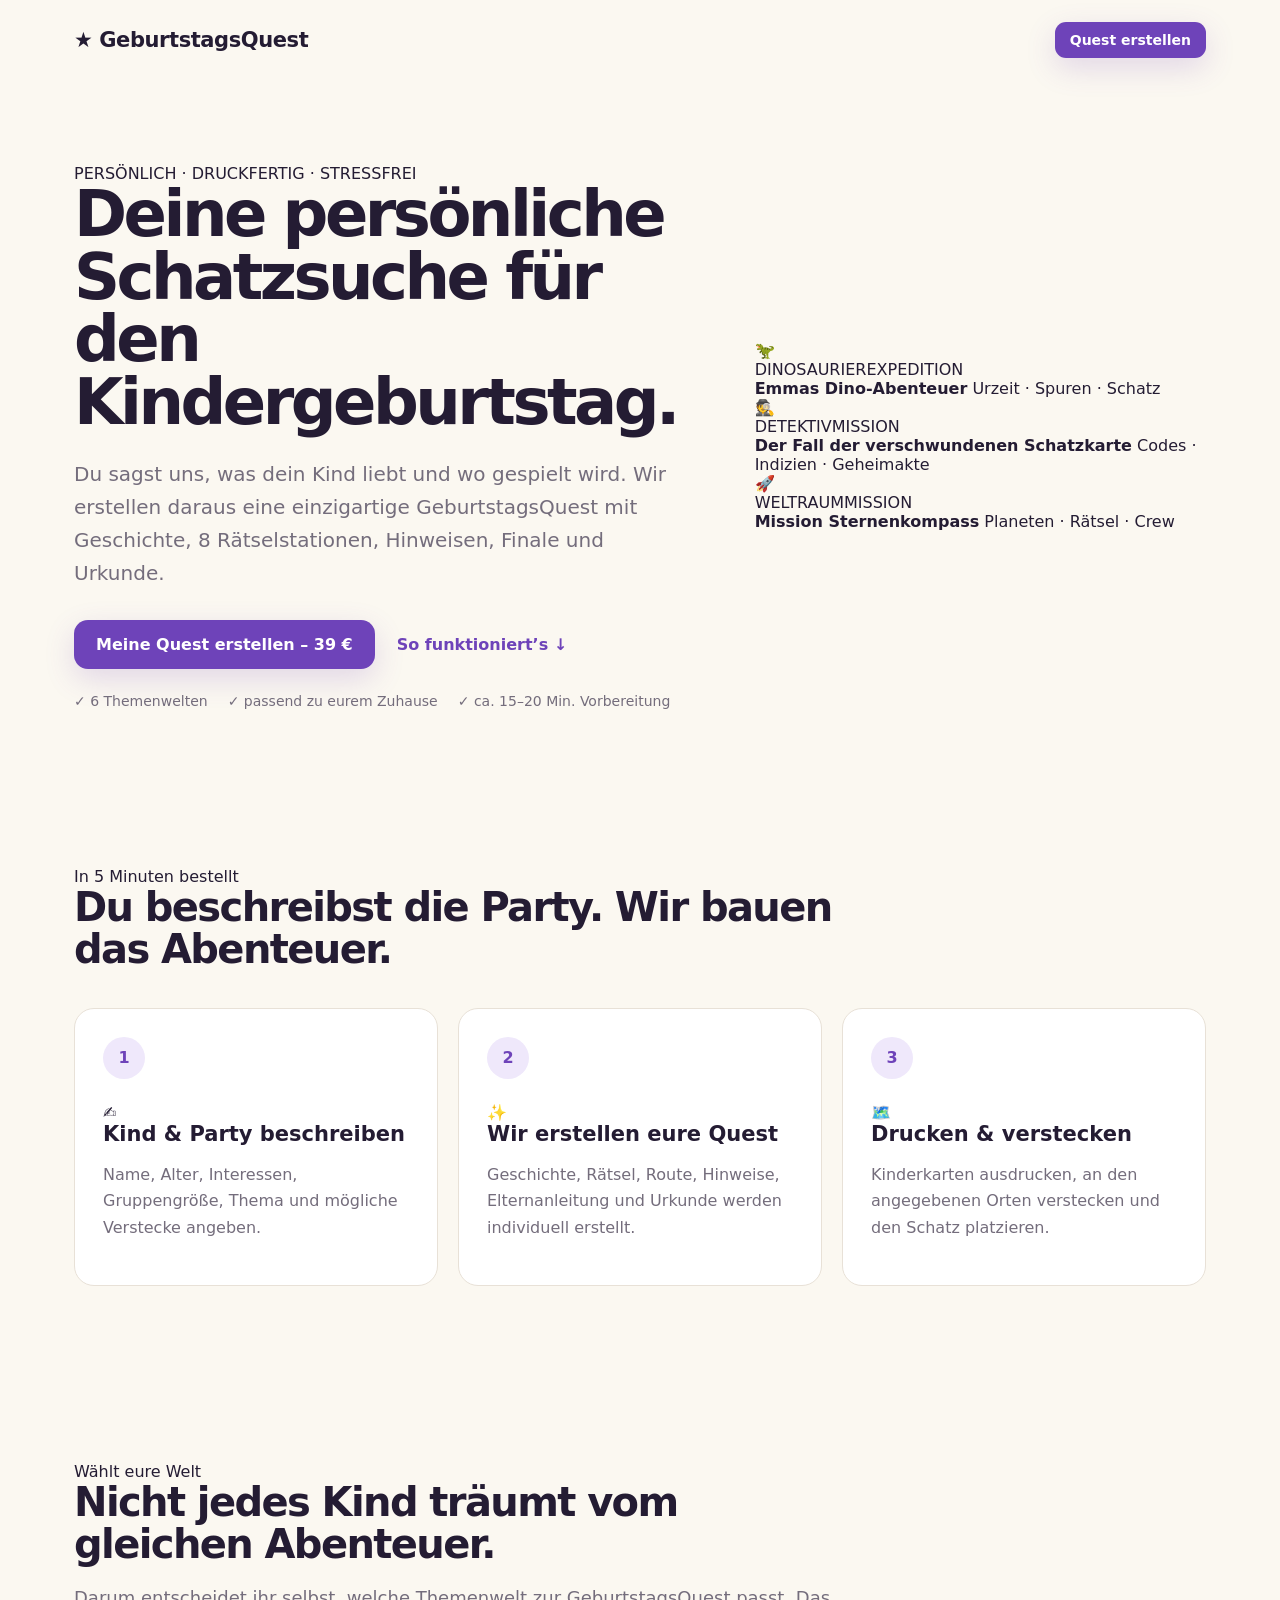
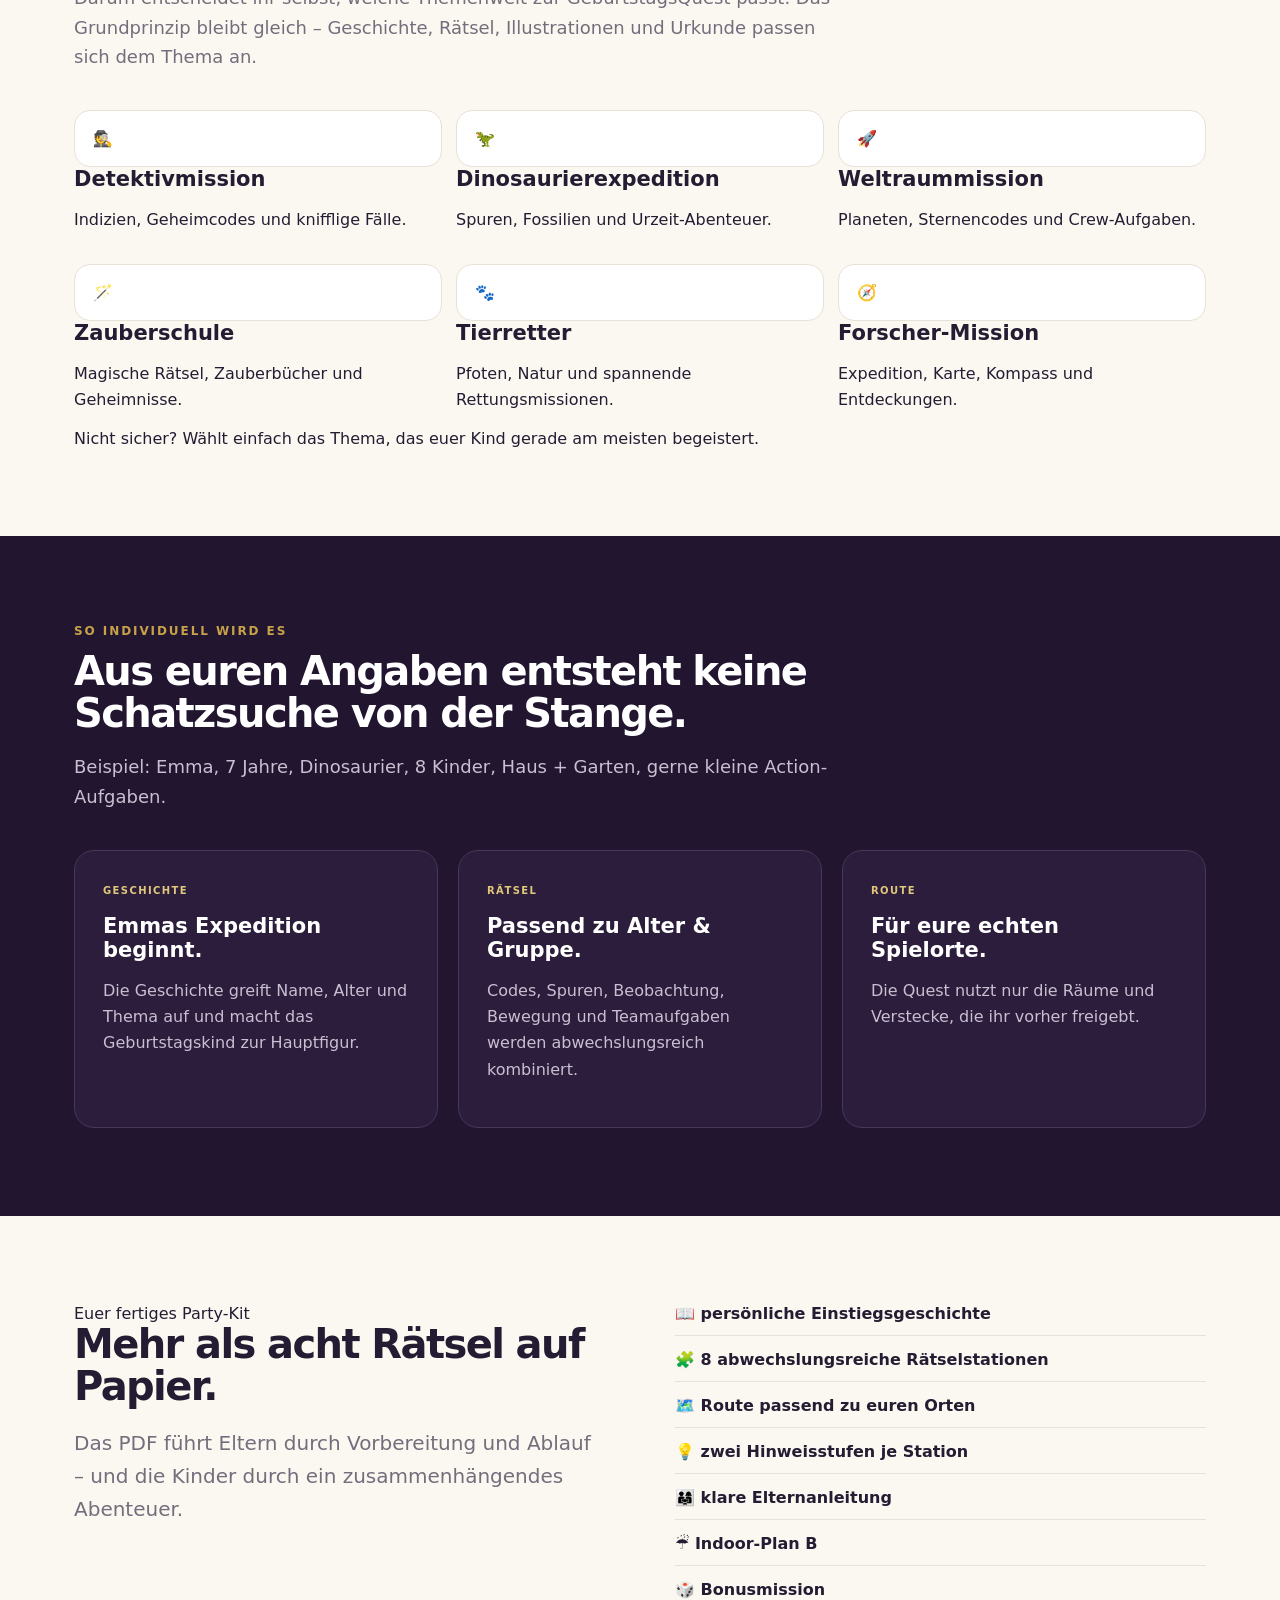
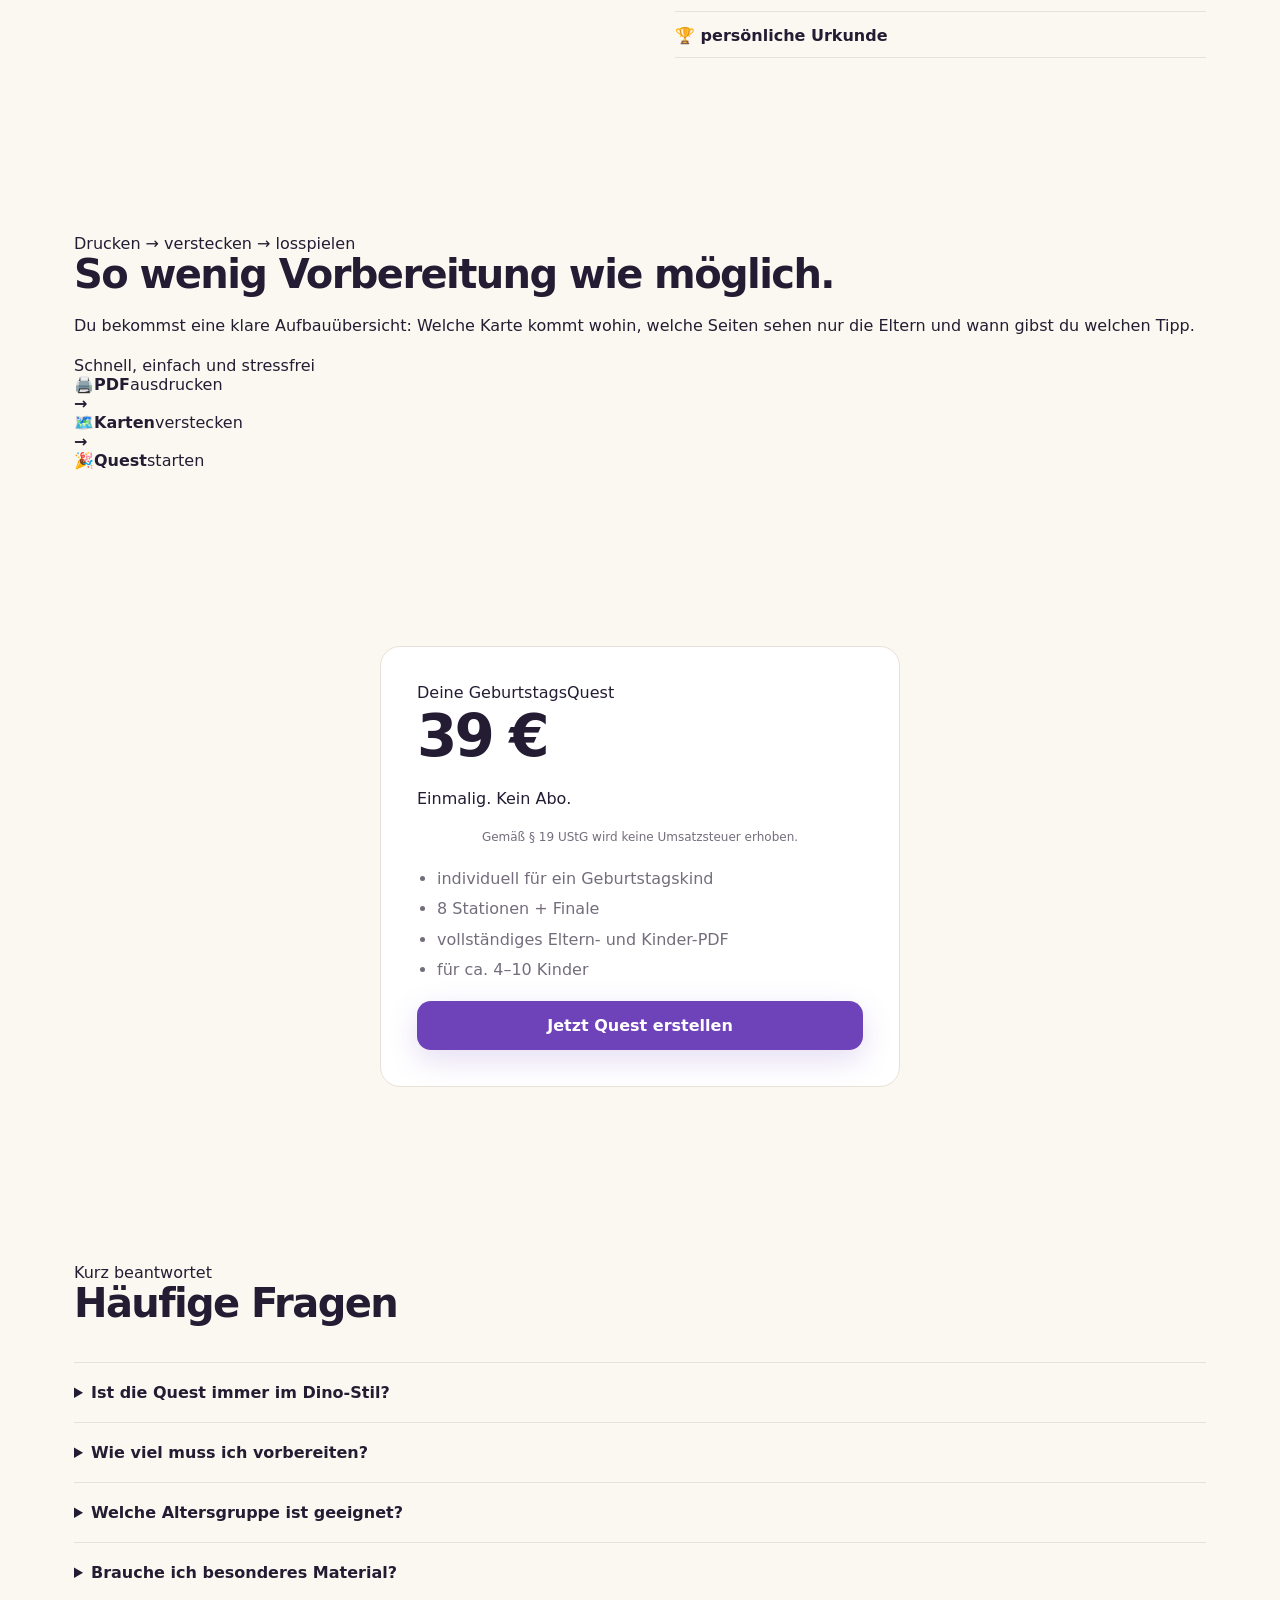
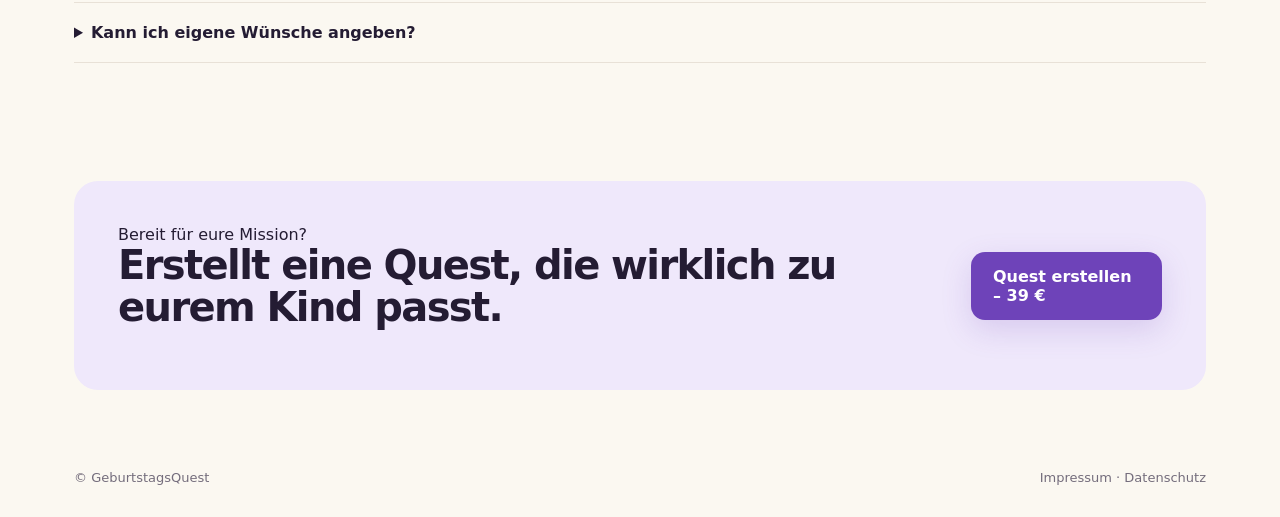
==== commit 70cfb4e1: "Redesign landing page as multi-theme premium adventure brand" ====
--- a/index.html
+++ b/index.html
@@ -3,73 +3,126 @@
 <head>
   <meta charset="utf-8">
   <meta name="viewport" content="width=device-width, initial-scale=1">
-  <title>GeburtstagsQuest – Dein persönliches Geburtstags-Abenteuer</title>
-  <meta name="description" content="Ein personalisiertes Geburtstags-Abenteuer für Kinder – mit Geschichte, Rätseln, Schatzsuche und Urkunde.">
+  <title>GeburtstagsQuest – Deine persönliche Schatzsuche zum Kindergeburtstag</title>
+  <meta name="description" content="Eine individuell erstellte Schatzsuche für den Kindergeburtstag – passend zu Kind, Alter, Thema und euren Spielorten. Druckfertig als PDF.">
   <link rel="stylesheet" href="assets/style.css">
 </head>
 <body>
   <header class="nav">
-    <a class="brand" href="index.html">GeburtstagsQuest</a>
-    <a class="btn btn-small" href="bestellen.html">Abenteuer erstellen</a>
+    <a class="brand" href="index.html"><span class="brand-mark">★</span> GeburtstagsQuest</a>
+    <a class="btn btn-small" href="bestellen.html">Quest erstellen</a>
   </header>
 
   <main>
-    <section class="hero">
+    <section class="hero adventure-hero">
       <div class="hero-copy">
-        <div class="eyebrow">PERSONALISIERT · DRUCKFERTIG · 45–60 MINUTEN</div>
-        <h1>Der Kindergeburtstag,<br>der schon vorbereitet ist.</h1>
-        <p class="lead">Erzähl uns in fünf Minuten von deinem Kind. Wir erstellen daraus ein individuelles Abenteuer mit Geschichte, 8 Rätselstationen, Schatzsuche und Urkunde.</p>
+        <div class="wood-kicker">PERSÖNLICH · DRUCKFERTIG · STRESSFREI</div>
+        <h1>Deine persönliche Schatzsuche für den Kindergeburtstag.</h1>
+        <p class="lead">Du sagst uns, was dein Kind liebt und wo gespielt wird. Wir erstellen daraus eine einzigartige GeburtstagsQuest mit Geschichte, 8 Rätselstationen, Hinweisen, Finale und Urkunde.</p>
         <div class="hero-actions">
-          <a class="btn" href="bestellen.html">Mein Abenteuer erstellen – 39 €</a>
-          <a class="link" href="#beispiel">Beispiel ansehen ↓</a>
+          <a class="btn" href="bestellen.html">Meine Quest erstellen – 39 €</a>
+          <a class="link" href="#so-gehts">So funktioniert’s ↓</a>
         </div>
-        <div class="trust-row"><span>✓ kein Abo</span><span>✓ eigenes Thema</span><span>✓ Haus & Garten</span></div>
+        <div class="trust-row"><span>✓ 6 Themenwelten</span><span>✓ passend zu eurem Zuhause</span><span>✓ ca. 15–20 Min. Vorbereitung</span></div>
       </div>
-      <div class="hero-card"><div class="mock-cover"><div class="crest">🐉</div><div class="smallcaps">GEBURTSTAGSQUEST</div><h2>Emma und das Geheimnis des verschwundenen Dracheneis</h2><div class="divider"></div><p>Persönliches Geburtstags-Abenteuer</p><div class="pill">8 Jahre · 8 Kinder · ca. 60 Min.</div></div></div>
+
+      <div class="quest-showcase" aria-label="Beispiele verschiedener Themenwelten">
+        <div class="showcase-card showcase-dino">
+          <div class="showcase-icon">🦖</div>
+          <div class="showcase-small">DINOSAURIEREXPEDITION</div>
+          <strong>Emmas Dino-Abenteuer</strong>
+          <span>Urzeit · Spuren · Schatz</span>
+        </div>
+        <div class="showcase-card showcase-detective">
+          <div class="showcase-icon">🕵️</div>
+          <div class="showcase-small">DETEKTIVMISSION</div>
+          <strong>Der Fall der verschwundenen Schatzkarte</strong>
+          <span>Codes · Indizien · Geheimakte</span>
+        </div>
+        <div class="showcase-card showcase-space">
+          <div class="showcase-icon">🚀</div>
+          <div class="showcase-small">WELTRAUMMISSION</div>
+          <strong>Mission Sternenkompass</strong>
+          <span>Planeten · Rätsel · Crew</span>
+        </div>
+      </div>
     </section>
 
     <section class="section" id="so-gehts">
-      <div class="section-head"><div class="eyebrow">SO FUNKTIONIERT'S</div><h2>Von fünf Minuten Eingabe zu einer fertigen Schatzsuche.</h2></div>
-      <div class="steps">
-        <article class="step"><div class="num">1</div><h3>Kind & Party beschreiben</h3><p>Name, Alter, Interessen, Gruppengröße und verfügbare Orte auswählen.</p></article>
-        <article class="step"><div class="num">2</div><h3>Wir erstellen das Abenteuer</h3><p>Geschichte, Rätsel, Route, Hinweise und Elternanleitung werden individuell erstellt.</p></article>
-        <article class="step"><div class="num">3</div><h3>Ausdrucken & losspielen</h3><p>Hinweise verstecken, Schatz platzieren – und die Kinder können starten.</p></article>
+      <div class="section-head centered"><div class="wood-title">In 5 Minuten bestellt</div><h2>Du beschreibst die Party. Wir bauen das Abenteuer.</h2></div>
+      <div class="steps visual-steps">
+        <article class="step"><div class="num">1</div><div class="step-icon">✍️</div><h3>Kind & Party beschreiben</h3><p>Name, Alter, Interessen, Gruppengröße, Thema und mögliche Verstecke angeben.</p></article>
+        <article class="step"><div class="num">2</div><div class="step-icon">✨</div><h3>Wir erstellen eure Quest</h3><p>Geschichte, Rätsel, Route, Hinweise, Elternanleitung und Urkunde werden individuell erstellt.</p></article>
+        <article class="step"><div class="num">3</div><div class="step-icon">🗺️</div><h3>Drucken & verstecken</h3><p>Kinderkarten ausdrucken, an den angegebenen Orten verstecken und den Schatz platzieren.</p></article>
       </div>
     </section>
 
+    <section class="section themes" id="themen">
+      <div class="section-head centered"><div class="wood-title">Wählt eure Welt</div><h2>Nicht jedes Kind träumt vom gleichen Abenteuer.</h2><p>Darum entscheidet ihr selbst, welche Themenwelt zur GeburtstagsQuest passt. Das Grundprinzip bleibt gleich – Geschichte, Rätsel, Illustrationen und Urkunde passen sich dem Thema an.</p></div>
+      <div class="theme-grid premium-themes">
+        <article class="theme-card theme-detective"><div class="theme-icon">🕵️</div><h3>Detektivmission</h3><p>Indizien, Geheimcodes und knifflige Fälle.</p></article>
+        <article class="theme-card theme-dino"><div class="theme-icon">🦖</div><h3>Dinosaurierexpedition</h3><p>Spuren, Fossilien und Urzeit-Abenteuer.</p></article>
+        <article class="theme-card theme-space"><div class="theme-icon">🚀</div><h3>Weltraummission</h3><p>Planeten, Sternencodes und Crew-Aufgaben.</p></article>
+        <article class="theme-card theme-magic"><div class="theme-icon">🪄</div><h3>Zauberschule</h3><p>Magische Rätsel, Zauberbücher und Geheimnisse.</p></article>
+        <article class="theme-card theme-animal"><div class="theme-icon">🐾</div><h3>Tierretter</h3><p>Pfoten, Natur und spannende Rettungsmissionen.</p></article>
+        <article class="theme-card theme-research"><div class="theme-icon">🧭</div><h3>Forscher-Mission</h3><p>Expedition, Karte, Kompass und Entdeckungen.</p></article>
+      </div>
+      <div class="theme-note">Nicht sicher? Wählt einfach das Thema, das euer Kind gerade am meisten begeistert.</div>
+    </section>
+
     <section class="section dark" id="beispiel">
-      <div class="section-head"><div class="eyebrow">BEISPIEL</div><h2>Keine Schatzsuche von der Stange.</h2><p>Aus „Emma, 8 Jahre, Drachen, Haus + Garten“ wird ein eigenes Abenteuer.</p></div>
+      <div class="section-head"><div class="eyebrow">SO INDIVIDUELL WIRD ES</div><h2>Aus euren Angaben entsteht keine Schatzsuche von der Stange.</h2><p>Beispiel: Emma, 7 Jahre, Dinosaurier, 8 Kinder, Haus + Garten, gerne kleine Action-Aufgaben.</p></div>
       <div class="example-grid">
-        <div class="example-card"><span class="tag">START</span><h3>Das goldene Drachenei ist verschwunden.</h3><p>Emma und ihr Team erhalten eine geheime Nachricht des Drachenrats und beginnen ihre Mission.</p></div>
-        <div class="example-card"><span class="tag">RÄTSEL</span><h3>„K U E C H E“</h3><p>Die ersten Buchstaben eines geheimen Textes führen die Kinder zur nächsten Station.</p></div>
-        <div class="example-card"><span class="tag">FINALE</span><h3>Der Schatz wartet im Gartenhaus.</h3><p>Nach acht Stationen wird das Drachenei gerettet – inklusive persönlicher Urkunde.</p></div>
+        <div class="example-card"><span class="tag">GESCHICHTE</span><h3>Emmas Expedition beginnt.</h3><p>Die Geschichte greift Name, Alter und Thema auf und macht das Geburtstagskind zur Hauptfigur.</p></div>
+        <div class="example-card"><span class="tag">RÄTSEL</span><h3>Passend zu Alter & Gruppe.</h3><p>Codes, Spuren, Beobachtung, Bewegung und Teamaufgaben werden abwechslungsreich kombiniert.</p></div>
+        <div class="example-card"><span class="tag">ROUTE</span><h3>Für eure echten Spielorte.</h3><p>Die Quest nutzt nur die Räume und Verstecke, die ihr vorher freigebt.</p></div>
       </div>
     </section>
 
-    <section class="section"><div class="split"><div><div class="eyebrow">DAS IST ENTHALTEN</div><h2>Alles, was du zum Spielen brauchst.</h2></div><div class="checklist"><div>✓ persönliche Einstiegsgeschichte</div><div>✓ 8 abwechslungsreiche Stationen</div><div>✓ altersgerechte Rätsel</div><div>✓ Route passend zu euren Räumen</div><div>✓ vollständige Lösungen</div><div>✓ Elternanleitung & Materialliste</div><div>✓ persönliches Finale</div><div>✓ Urkunde + Zusatzspiel</div></div></div></section>
+    <section class="section kit-section">
+      <div class="split">
+        <div><div class="wood-title left">Euer fertiges Party-Kit</div><h2>Mehr als acht Rätsel auf Papier.</h2><p class="lead compact">Das PDF führt Eltern durch Vorbereitung und Ablauf – und die Kinder durch ein zusammenhängendes Abenteuer.</p></div>
+        <div class="checklist illustrated-checklist">
+          <div><span>📖</span> persönliche Einstiegsgeschichte</div>
+          <div><span>🧩</span> 8 abwechslungsreiche Rätselstationen</div>
+          <div><span>🗺️</span> Route passend zu euren Orten</div>
+          <div><span>💡</span> zwei Hinweisstufen je Station</div>
+          <div><span>👨‍👩‍👧</span> klare Elternanleitung</div>
+          <div><span>☔</span> Indoor-Plan B</div>
+          <div><span>🎲</span> Bonusmission</div>
+          <div><span>🏆</span> persönliche Urkunde</div>
+        </div>
+      </div>
+    </section>
 
-    <section class="section themes"><div class="section-head"><div class="eyebrow">THEMEN</div><h2>Eine Geschichte, die zum Kind passt.</h2></div><div class="theme-grid"><div>🕵️<span>Detektivmission</span></div><div>🦖<span>Dinosaurierexpedition</span></div><div>🚀<span>Weltraummission</span></div><div>🧙<span>Zauberschule</span></div><div>🐾<span>Tierretter</span></div><div>🔬<span>Forscher-Geheimmission</span></div></div></section>
+    <section class="section stressfree">
+      <div class="stressfree-card">
+        <div class="stressfree-copy"><div class="wood-title left">Drucken → verstecken → losspielen</div><h2>So wenig Vorbereitung wie möglich.</h2><p>Du bekommst eine klare Aufbauübersicht: Welche Karte kommt wohin, welche Seiten sehen nur die Eltern und wann gibst du welchen Tipp.</p><div class="stress-badge">Schnell, einfach und stressfrei</div></div>
+        <div class="mini-route"><div>🖨️<strong>PDF</strong><span>ausdrucken</span></div><b>→</b><div>🗺️<strong>Karten</strong><span>verstecken</span></div><b>→</b><div>🎉<strong>Quest</strong><span>starten</span></div></div>
+      </div>
+    </section>
 
     <section class="section price-wrap">
-      <div class="price-card">
-        <div class="eyebrow">EINFÜHRUNGSPREIS</div>
+      <div class="price-card premium-price">
+        <div class="wood-title">Deine GeburtstagsQuest</div>
         <div class="price">39 €</div>
-        <p>Endpreis · einmalig · kein Abo.</p>
+        <p>Einmalig. Kein Abo.</p>
         <p class="tiny">Gemäß § 19 UStG wird keine Umsatzsteuer erhoben.</p>
-        <ul><li>Persönliches Abenteuer für ein Geburtstagskind</li><li>8 Stationen + Finale</li><li>druckfertige PDF</li><li>für ca. 4–10 Kinder</li></ul>
-        <a class="btn full" href="bestellen.html">GeburtstagsQuest erstellen</a>
+        <ul><li>individuell für ein Geburtstagskind</li><li>8 Stationen + Finale</li><li>vollständiges Eltern- und Kinder-PDF</li><li>für ca. 4–10 Kinder</li></ul>
+        <a class="btn full" href="bestellen.html">Jetzt Quest erstellen</a>
       </div>
     </section>
 
     <section class="section faq">
-      <div class="section-head"><div class="eyebrow">FRAGEN</div><h2>Kurz beantwortet.</h2></div>
-      <details><summary>Wie viel muss ich vorbereiten?</summary><p>Nur wenig: Hinweise ausdrucken, an den angegebenen Orten verstecken und den Schatz platzieren.</p></details>
-      <details><summary>Welche Altersgruppe ist geeignet?</summary><p>Der MVP ist für Kinder von etwa 6 bis 10 Jahren gedacht.</p></details>
-      <details><summary>Brauche ich besonderes Material?</summary><p>Nein. Das Abenteuer wird so erstellt, dass Papier, Stifte und normale Haushaltsgegenstände ausreichen.</p></details>
-      <details><summary>Kann ich eigene Wünsche angeben?</summary><p>Ja. Interessen, gewünschtes Thema, nutzbare Räume und Besonderheiten werden im Bestellformular abgefragt.</p></details>
+      <div class="section-head"><div class="wood-title left">Kurz beantwortet</div><h2>Häufige Fragen</h2></div>
+      <details><summary>Ist die Quest immer im Dino-Stil?</summary><p>Nein. Ihr wählt zwischen sechs Themenwelten. Geschichte, Rätsel, Gestaltung und Urkunde werden passend zum gewählten Thema aufgebaut.</p></details>
+      <details><summary>Wie viel muss ich vorbereiten?</summary><p>Nur wenig: Kinderkarten ausdrucken, gemäß Versteckplan platzieren und den Schatz am Finalort vorbereiten.</p></details>
+      <details><summary>Welche Altersgruppe ist geeignet?</summary><p>Die aktuelle GeburtstagsQuest ist für Kinder von etwa 6 bis 10 Jahren ausgelegt. Die Schwierigkeit wird an das angegebene Alter angepasst.</p></details>
+      <details><summary>Brauche ich besonderes Material?</summary><p>Nein. Die Quest wird so erstellt, dass Papier, Stifte und normale Haushaltsgegenstände ausreichen.</p></details>
+      <details><summary>Kann ich eigene Wünsche angeben?</summary><p>Ja. Interessen, gewünschtes Thema, nutzbare Räume, Gruppengröße und Besonderheiten werden im Bestellformular abgefragt.</p></details>
     </section>
 
-    <section class="cta"><div><div class="eyebrow">BEREIT?</div><h2>Mach aus dem Geburtstag eine Mission.</h2></div><a class="btn" href="bestellen.html">Abenteuer erstellen – 39 €</a></section>
+    <section class="cta adventure-cta"><div><div class="wood-title left">Bereit für eure Mission?</div><h2>Erstellt eine Quest, die wirklich zu eurem Kind passt.</h2></div><a class="btn" href="bestellen.html">Quest erstellen – 39 €</a></section>
   </main>
 
   <footer>
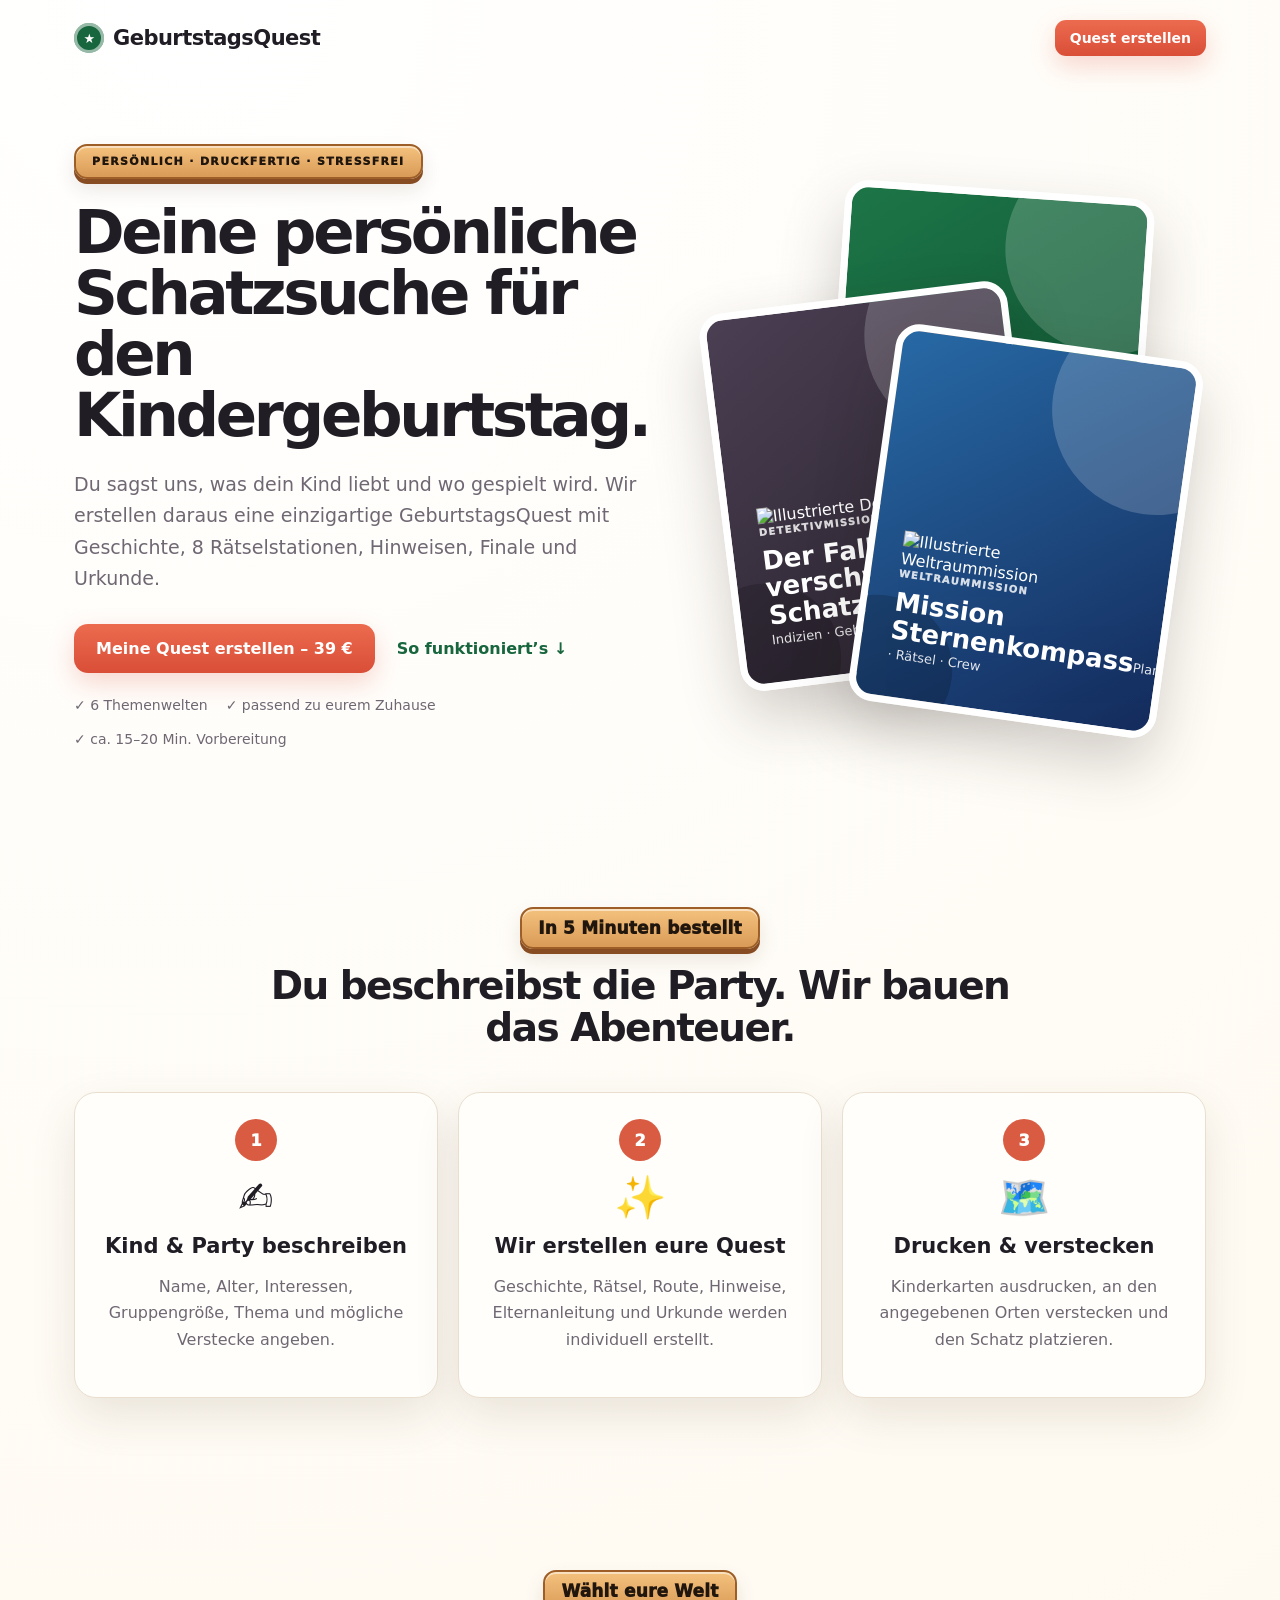
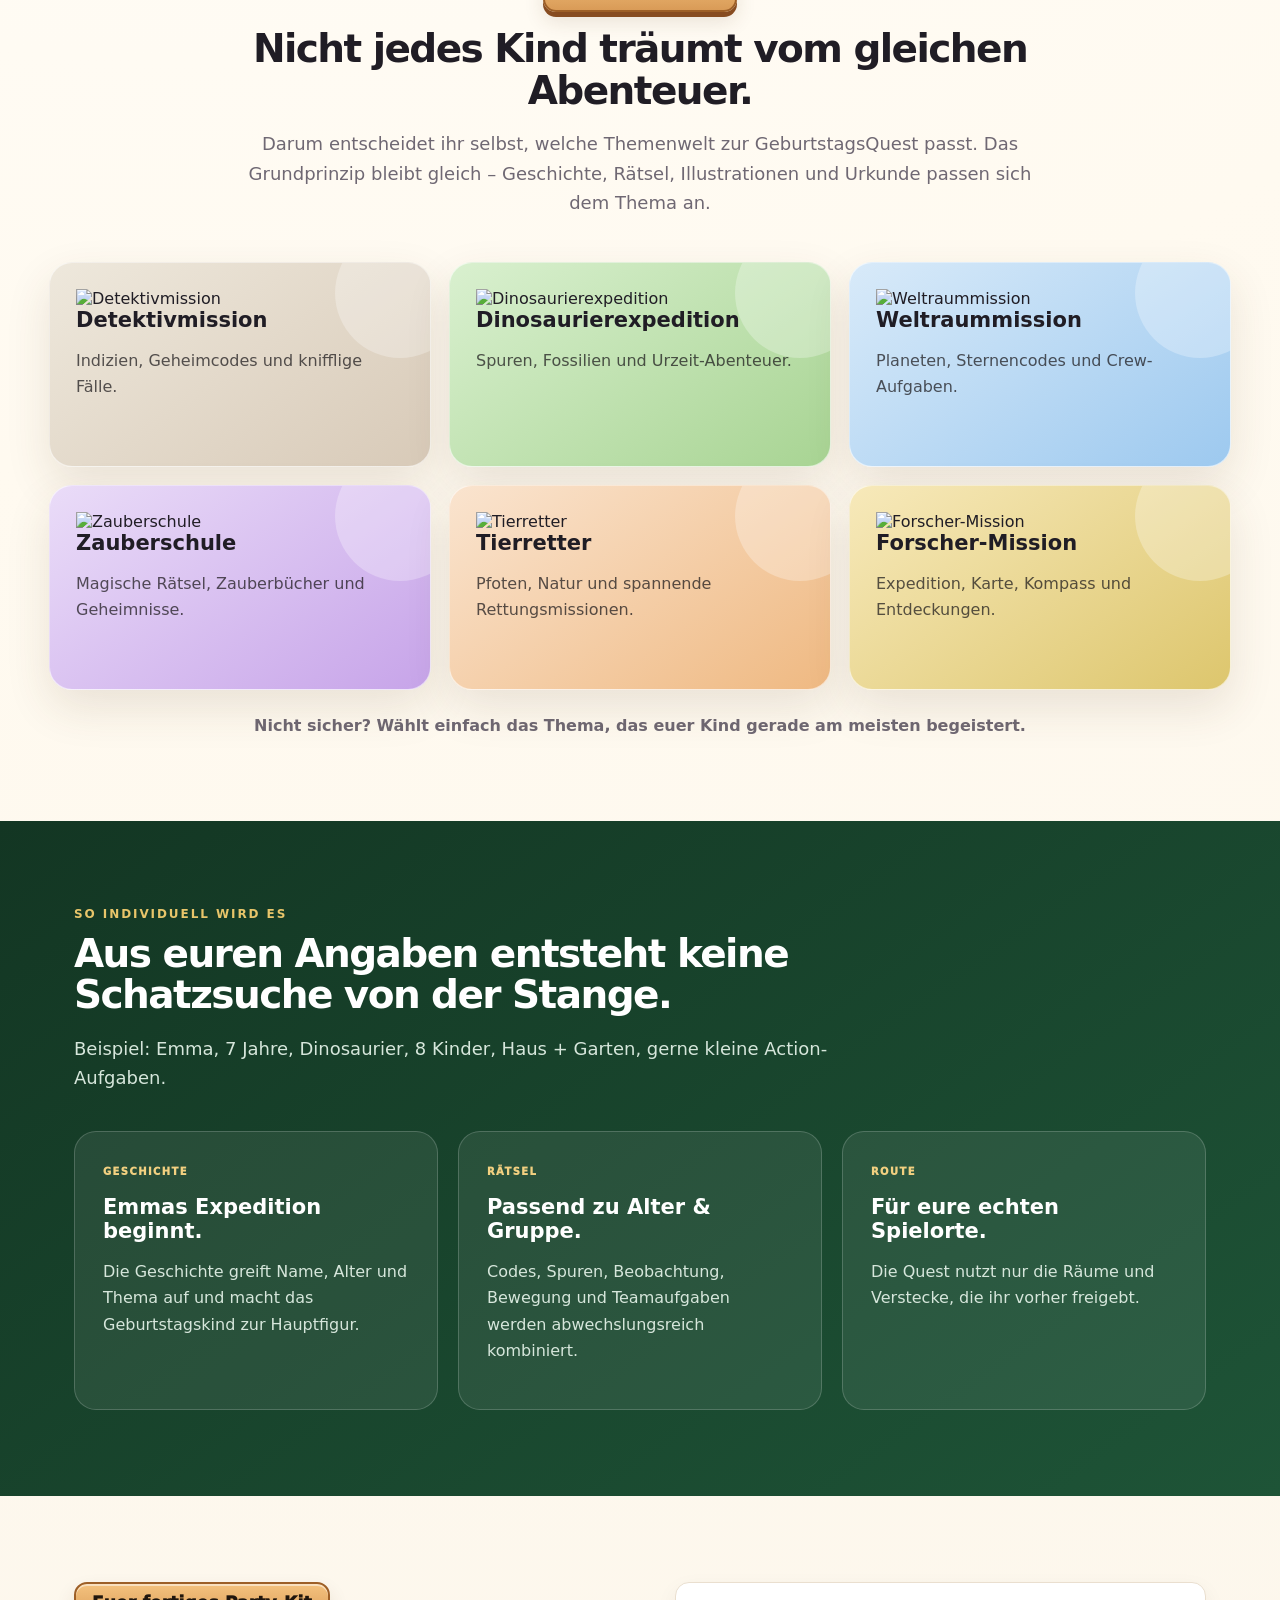
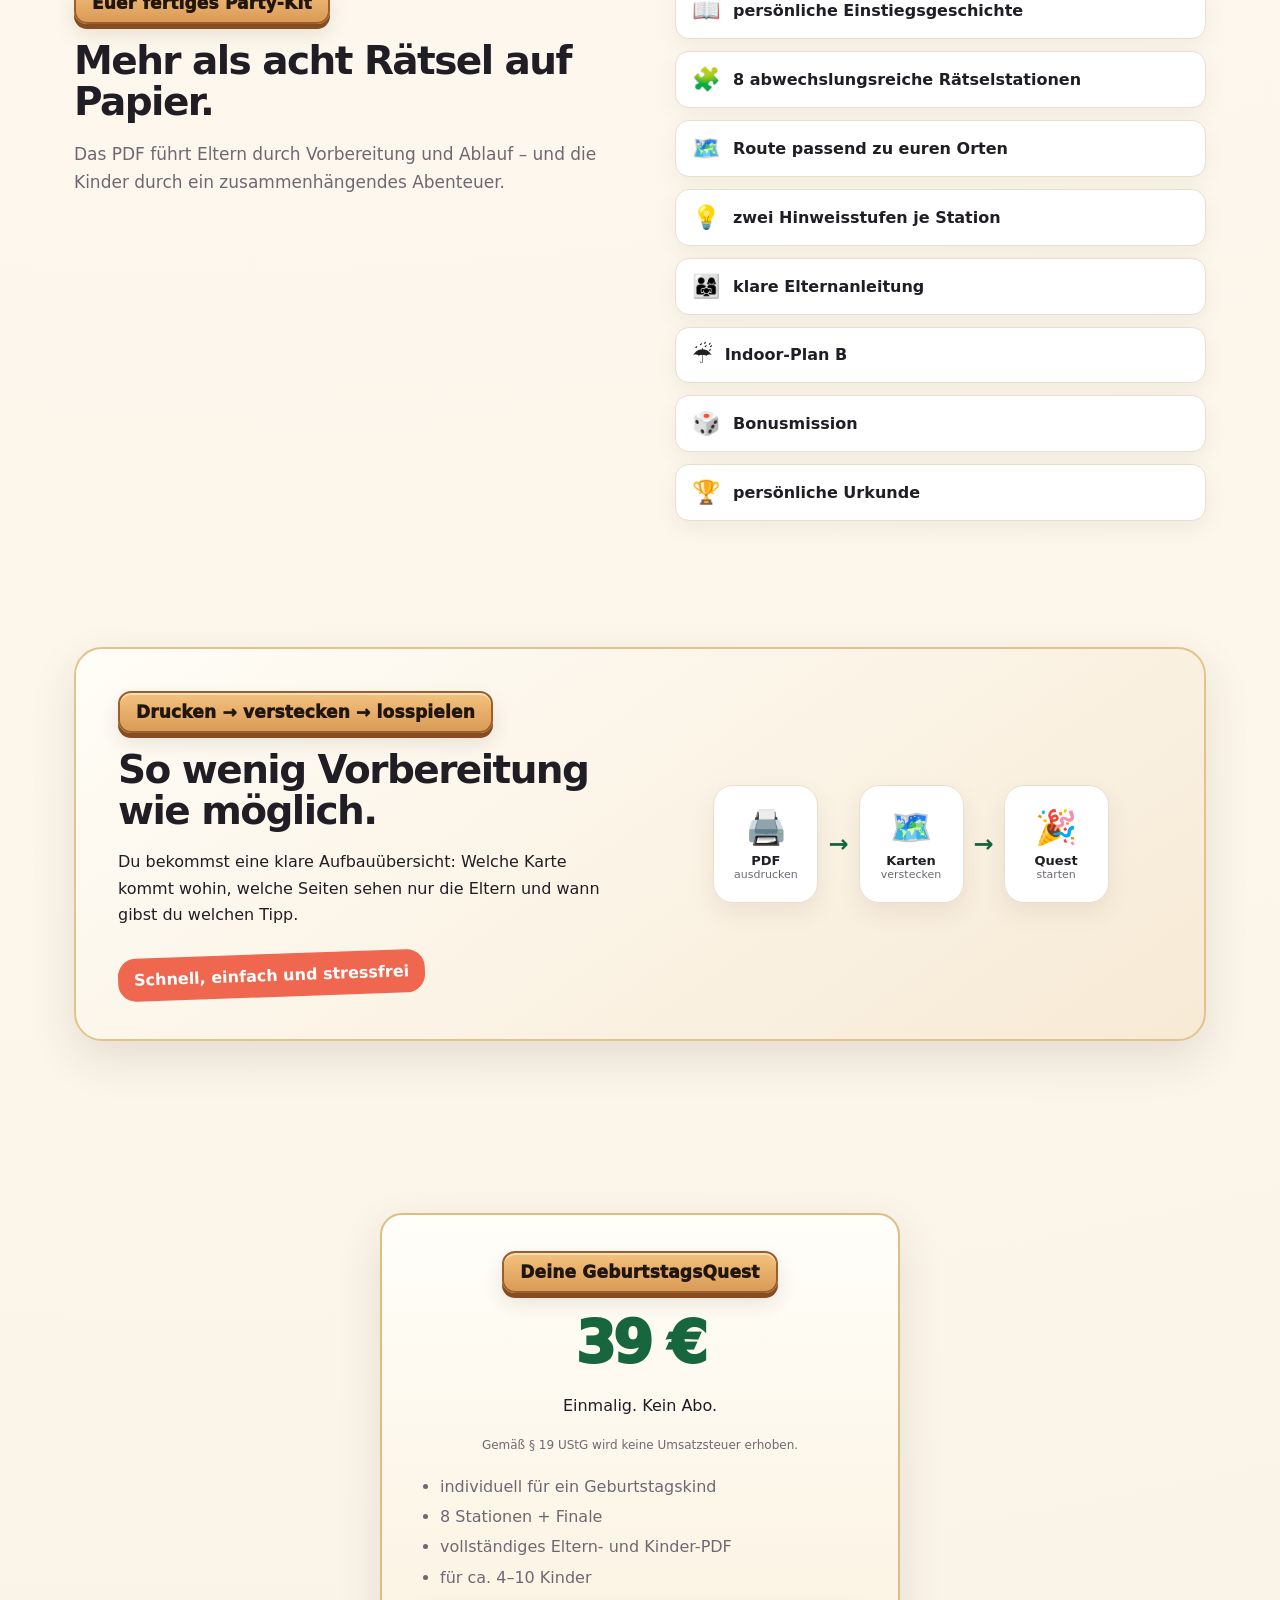
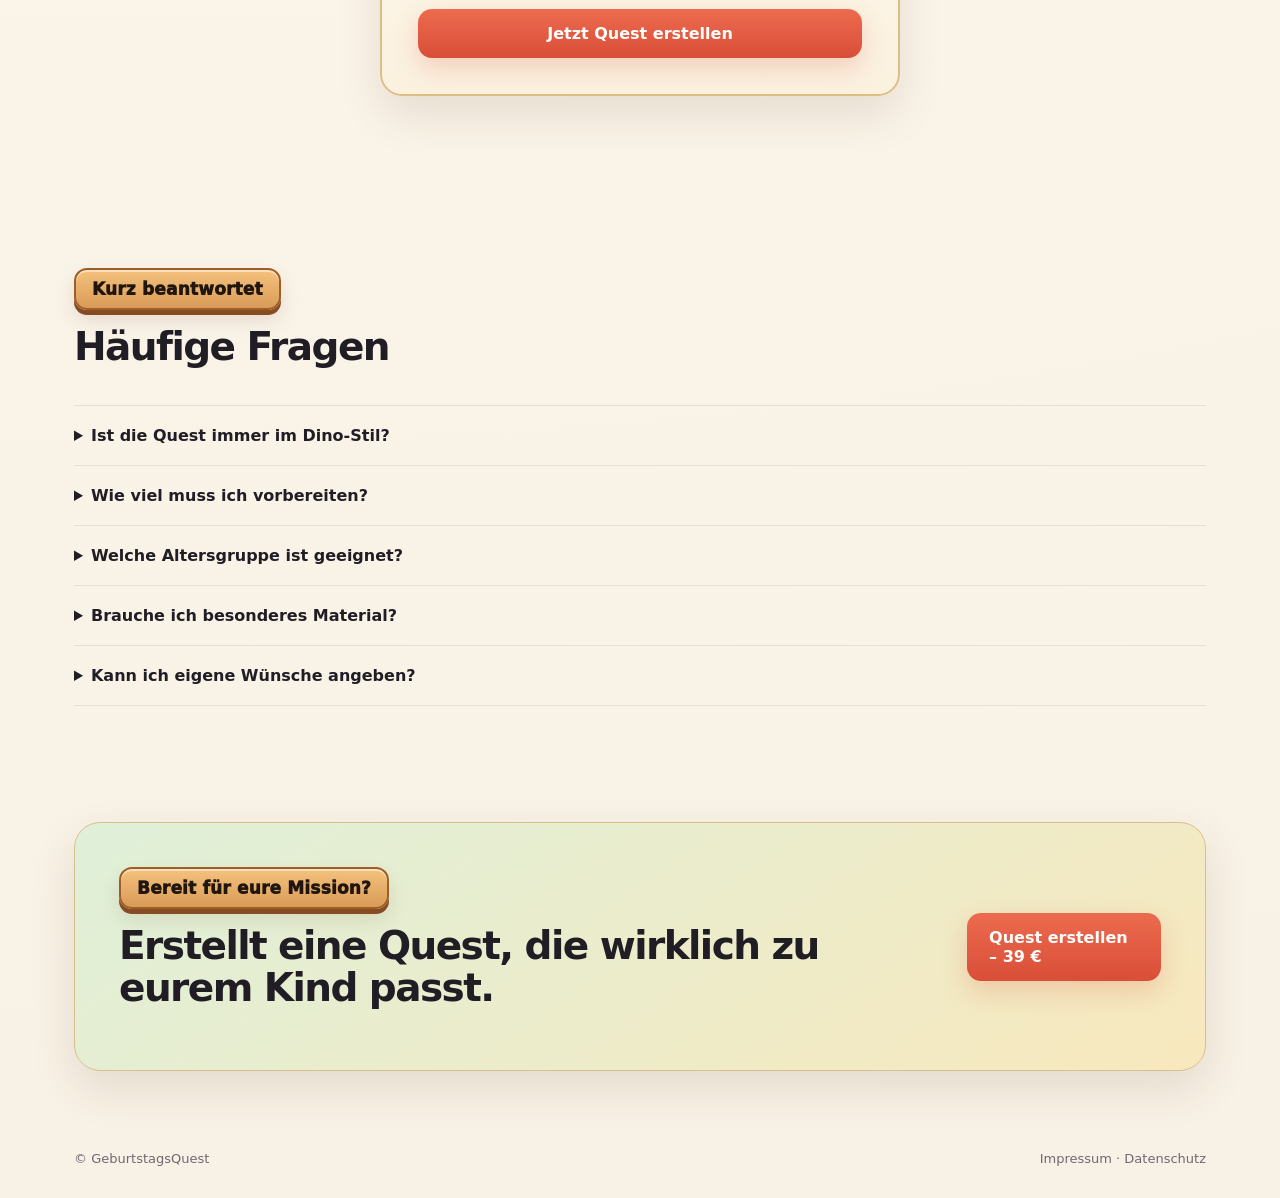
==== commit d8857c1c: "Use illustrated theme art across landing page" ====
--- a/index.html
+++ b/index.html
@@ -28,22 +28,16 @@
 
       <div class="quest-showcase" aria-label="Beispiele verschiedener Themenwelten">
         <div class="showcase-card showcase-dino">
-          <div class="showcase-icon">🦖</div>
-          <div class="showcase-small">DINOSAURIEREXPEDITION</div>
-          <strong>Emmas Dino-Abenteuer</strong>
-          <span>Urzeit · Spuren · Schatz</span>
+          <img class="showcase-art" src="https://geburtstagsquest-fulfillment.onrender.com/theme-art/dino.png" alt="Illustrierte Dinosaurierexpedition" fetchpriority="high">
+          <div class="showcase-overlay"><div class="showcase-small">DINOSAURIEREXPEDITION</div><strong>Emmas Dino-Abenteuer</strong><span>Urzeit · Spuren · Schatz</span></div>
         </div>
         <div class="showcase-card showcase-detective">
-          <div class="showcase-icon">🕵️</div>
-          <div class="showcase-small">DETEKTIVMISSION</div>
-          <strong>Der Fall der verschwundenen Schatzkarte</strong>
-          <span>Codes · Indizien · Geheimakte</span>
+          <img class="showcase-art" src="https://geburtstagsquest-fulfillment.onrender.com/theme-art/detective.png" alt="Illustrierte Detektivmission" fetchpriority="high">
+          <div class="showcase-overlay"><div class="showcase-small">DETEKTIVMISSION</div><strong>Der Fall der verschwundenen Schatzkarte</strong><span>Codes · Indizien · Geheimakte</span></div>
         </div>
         <div class="showcase-card showcase-space">
-          <div class="showcase-icon">🚀</div>
-          <div class="showcase-small">WELTRAUMMISSION</div>
-          <strong>Mission Sternenkompass</strong>
-          <span>Planeten · Rätsel · Crew</span>
+          <img class="showcase-art" src="https://geburtstagsquest-fulfillment.onrender.com/theme-art/space.png" alt="Illustrierte Weltraummission" fetchpriority="high">
+          <div class="showcase-overlay"><div class="showcase-small">WELTRAUMMISSION</div><strong>Mission Sternenkompass</strong><span>Planeten · Rätsel · Crew</span></div>
         </div>
       </div>
     </section>
@@ -60,12 +54,12 @@
     <section class="section themes" id="themen">
       <div class="section-head centered"><div class="wood-title">Wählt eure Welt</div><h2>Nicht jedes Kind träumt vom gleichen Abenteuer.</h2><p>Darum entscheidet ihr selbst, welche Themenwelt zur GeburtstagsQuest passt. Das Grundprinzip bleibt gleich – Geschichte, Rätsel, Illustrationen und Urkunde passen sich dem Thema an.</p></div>
       <div class="theme-grid premium-themes">
-        <article class="theme-card theme-detective"><div class="theme-icon">🕵️</div><h3>Detektivmission</h3><p>Indizien, Geheimcodes und knifflige Fälle.</p></article>
-        <article class="theme-card theme-dino"><div class="theme-icon">🦖</div><h3>Dinosaurierexpedition</h3><p>Spuren, Fossilien und Urzeit-Abenteuer.</p></article>
-        <article class="theme-card theme-space"><div class="theme-icon">🚀</div><h3>Weltraummission</h3><p>Planeten, Sternencodes und Crew-Aufgaben.</p></article>
-        <article class="theme-card theme-magic"><div class="theme-icon">🪄</div><h3>Zauberschule</h3><p>Magische Rätsel, Zauberbücher und Geheimnisse.</p></article>
-        <article class="theme-card theme-animal"><div class="theme-icon">🐾</div><h3>Tierretter</h3><p>Pfoten, Natur und spannende Rettungsmissionen.</p></article>
-        <article class="theme-card theme-research"><div class="theme-icon">🧭</div><h3>Forscher-Mission</h3><p>Expedition, Karte, Kompass und Entdeckungen.</p></article>
+        <article class="theme-card theme-detective"><img class="theme-art" loading="lazy" src="https://geburtstagsquest-fulfillment.onrender.com/theme-art/detective.png" alt="Detektivmission"><div class="theme-card-copy"><h3>Detektivmission</h3><p>Indizien, Geheimcodes und knifflige Fälle.</p></div></article>
+        <article class="theme-card theme-dino"><img class="theme-art" loading="lazy" src="https://geburtstagsquest-fulfillment.onrender.com/theme-art/dino.png" alt="Dinosaurierexpedition"><div class="theme-card-copy"><h3>Dinosaurierexpedition</h3><p>Spuren, Fossilien und Urzeit-Abenteuer.</p></div></article>
+        <article class="theme-card theme-space"><img class="theme-art" loading="lazy" src="https://geburtstagsquest-fulfillment.onrender.com/theme-art/space.png" alt="Weltraummission"><div class="theme-card-copy"><h3>Weltraummission</h3><p>Planeten, Sternencodes und Crew-Aufgaben.</p></div></article>
+        <article class="theme-card theme-magic"><img class="theme-art" loading="lazy" src="https://geburtstagsquest-fulfillment.onrender.com/theme-art/magic.png" alt="Zauberschule"><div class="theme-card-copy"><h3>Zauberschule</h3><p>Magische Rätsel, Zauberbücher und Geheimnisse.</p></div></article>
+        <article class="theme-card theme-animal"><img class="theme-art" loading="lazy" src="https://geburtstagsquest-fulfillment.onrender.com/theme-art/animal.png" alt="Tierretter"><div class="theme-card-copy"><h3>Tierretter</h3><p>Pfoten, Natur und spannende Rettungsmissionen.</p></div></article>
+        <article class="theme-card theme-research"><img class="theme-art" loading="lazy" src="https://geburtstagsquest-fulfillment.onrender.com/theme-art/research.png" alt="Forscher-Mission"><div class="theme-card-copy"><h3>Forscher-Mission</h3><p>Expedition, Karte, Kompass und Entdeckungen.</p></div></article>
       </div>
       <div class="theme-note">Nicht sicher? Wählt einfach das Thema, das euer Kind gerade am meisten begeistert.</div>
     </section>
--- a/assets/style.css
+++ b/assets/style.css
@@ -1 +1 @@
-:root{--bg:#fbf8f1;--ink:#241c33;--muted:#746d7c;--accent:#6e43b9;--accent2:#c7a24a;--dark:#21152f;--card:#fff;--line:#e8e1d7}*{box-sizing:border-box}html{scroll-behavior:smooth}body{margin:0;background:var(--bg);color:var(--ink);font-family:Inter,ui-sans-serif,system-ui,-apple-system,BlinkMacSystemFont,"Segoe UI",sans-serif}a{color:inherit;text-decoration:none}.nav{max-width:1180px;margin:auto;padding:22px 24px;display:flex;align-items:center;justify-content:space-between}.brand{font-weight:850;letter-spacing:-.02em;font-size:21px}.btn{display:inline-flex;align-items:center;justify-content:center;background:var(--accent);color:#fff;padding:15px 22px;border-radius:14px;font-weight:800;border:0;cursor:pointer;box-shadow:0 10px 30px rgba(110,67,185,.18)}.btn-small{padding:10px 15px;border-radius:11px;font-size:14px}.btn.full{width:100%}.link{font-weight:700;color:var(--accent)}.hero{max-width:1180px;margin:30px auto 0;padding:54px 24px 70px;display:grid;grid-template-columns:1.15fr .85fr;gap:70px;align-items:center}.eyebrow{font-size:12px;font-weight:900;letter-spacing:.16em;color:var(--accent2);margin-bottom:12px}h1{font-size:64px;line-height:.98;letter-spacing:-.055em;margin:0 0 24px;max-width:760px}h2{font-size:40px;line-height:1.05;letter-spacing:-.04em;margin:0 0 18px}h3{font-size:21px;margin:0 0 10px}p{line-height:1.65}.lead{font-size:20px;color:var(--muted);max-width:700px}.hero-actions{display:flex;gap:22px;align-items:center;margin-top:30px;flex-wrap:wrap}.trust-row{display:flex;gap:20px;margin-top:24px;color:var(--muted);font-size:14px;flex-wrap:wrap}.hero-card{display:flex;justify-content:center}.mock-cover{width:390px;min-height:520px;background:linear-gradient(145deg,#2f2042,#16101f);color:#fff;border-radius:26px;padding:44px 36px;display:flex;flex-direction:column;justify-content:center;text-align:center;box-shadow:0 28px 70px rgba(27,14,47,.28);border:1px solid rgba(255,255,255,.1)}.crest{font-size:62px;margin-bottom:18px}.smallcaps{letter-spacing:.2em;font-size:11px;color:#d8c38e;font-weight:900}.mock-cover h2{font-size:31px;margin:22px 0}.divider{height:2px;background:#b89543;width:90px;margin:0 auto 16px}.pill{display:inline-block;border:1px solid rgba(255,255,255,.25);padding:9px 12px;border-radius:999px;margin-top:16px;font-size:13px}.section{max-width:1180px;margin:0 auto;padding:88px 24px}.section-head{max-width:780px;margin-bottom:38px}.section-head p{color:var(--muted);font-size:18px}.steps{display:grid;grid-template-columns:repeat(3,1fr);gap:20px}.step,.example-card,.price-card,.form-section{background:var(--card);border:1px solid var(--line);border-radius:20px;padding:28px}.num{width:42px;height:42px;border-radius:50%;display:grid;place-items:center;background:#efe8fb;color:var(--accent);font-weight:900;margin-bottom:24px}.step p,.example-card p{color:var(--muted)}.dark{max-width:none;background:var(--dark);color:#fff;padding-left:max(24px,calc((100vw - 1132px)/2));padding-right:max(24px,calc((100vw - 1132px)/2))}.dark .section-head p,.dark .example-card p{color:#c9bfd2}.example-grid{display:grid;grid-template-columns:repeat(3,1fr);gap:20px}.example-card{background:#2b1d3b;border-color:#493658}.tag{display:inline-block;font-size:10px;letter-spacing:.14em;font-weight:900;color:#e0c77b;margin-bottom:18px}.split{display:grid;grid-template-columns:1fr 1fr;gap:70px}.checklist{display:grid;gap:14px;font-weight:700}.checklist div{padding-bottom:12px;border-bottom:1px solid var(--line)}.theme-grid{display:grid;grid-template-columns:repeat(3,1fr);gap:14px}.theme-grid div{background:#fff;border:1px solid var(--line);border-radius:16px;padding:18px;display:flex;gap:12px;align-items:center;font-weight:800}.price-wrap{display:flex;justify-content:center}.price-card{max-width:520px;width:100%;padding:36px}.price{font-size:58px;font-weight:900;letter-spacing:-.05em}.price-card ul{padding-left:20px;line-height:1.9;color:var(--muted)}.faq details{border-top:1px solid var(--line);padding:20px 0}.faq details:last-child{border-bottom:1px solid var(--line)}.faq summary{font-weight:850;cursor:pointer}.faq p{color:var(--muted)}.cta{max-width:1132px;margin:30px auto 80px;background:#efe8fb;border-radius:24px;padding:44px;display:flex;align-items:center;justify-content:space-between;gap:20px}footer{max-width:1180px;margin:auto;padding:0 24px 32px;display:flex;justify-content:space-between;gap:20px;color:var(--muted);font-size:13px}.muted{color:var(--muted)}.form-page{max-width:820px;margin:30px auto 90px;padding:0 24px}.form-intro{margin:50px 0 30px}.form-intro h1{font-size:50px}.quest-form{display:grid;gap:18px}.form-section{display:grid;gap:16px}.form-section h2{font-size:24px;margin-bottom:3px}label,.label-like{font-weight:800;font-size:14px}input,select,textarea{width:100%;margin-top:8px;border:1px solid #d8d1c8;border-radius:12px;background:#fff;padding:13px 14px;font:inherit;color:var(--ink);outline:none}input:focus,select:focus,textarea:focus{border-color:var(--accent);box-shadow:0 0 0 3px rgba(110,67,185,.09)}.two{display:grid;grid-template-columns:1fr 1fr;gap:14px}.choice-grid{display:grid;grid-template-columns:1fr 1fr;gap:12px}.choice{position:relative}.choice input{position:absolute;opacity:0;pointer-events:none}.choice span{display:block;border:1px solid #d8d1c8;padding:14px;border-radius:12px;background:#fff;cursor:pointer}.choice input:checked+span{border-color:var(--accent);box-shadow:0 0 0 3px rgba(110,67,185,.09);background:#f7f2ff}.checks{display:grid;grid-template-columns:1fr 1fr;gap:10px}.checks label,.consent{font-weight:600}.checks input,.consent input{width:auto;margin:0 8px 0 0}.consent{display:flex;align-items:flex-start}.order-box{display:flex;justify-content:space-between;align-items:center;background:#21152f;color:#fff;padding:22px;border-radius:16px}.order-price{font-size:28px;font-weight:900}.tiny{font-size:12px;color:var(--muted);text-align:center}.thankyou{max-width:680px;margin:120px auto;padding:24px;text-align:center}.thankyou h1{font-size:54px}.success{width:64px;height:64px;border-radius:50%;display:grid;place-items:center;margin:0 auto 24px;background:#e8f5ec;color:#2f7c43;font-weight:900;font-size:28px}@media(max-width:800px){h1{font-size:44px}h2{font-size:32px}.hero{grid-template-columns:1fr;gap:35px;padding-top:30px}.hero-card{justify-content:flex-start}.mock-cover{width:100%;min-height:430px}.steps,.example-grid,.theme-grid,.split{grid-template-columns:1fr}.cta{margin-left:16px;margin-right:16px;flex-direction:column;align-items:flex-start}.choice-grid,.checks,.two{grid-template-columns:1fr}footer{flex-direction:column}}+:root{--bg:#fffaf0;--paper:#fffdf7;--ink:#201d25;--muted:#6f6873;--accent:#d95b42;--accent2:#bd842f;--forest:#17663d;--forest-dark:#0f472d;--wood:#d69a55;--wood-light:#f1bd78;--dark:#183e2c;--card:#fffefb;--line:#eadfcf;--shadow:0 18px 45px rgba(79,54,31,.12)}*{box-sizing:border-box}html{scroll-behavior:smooth}body{margin:0;background:radial-gradient(circle at 15% 0,#fff 0,#fffaf0 34%,#f8f1e5 100%);color:var(--ink);font-family:Inter,ui-sans-serif,system-ui,-apple-system,BlinkMacSystemFont,"Segoe UI",sans-serif}a{color:inherit;text-decoration:none}.nav{max-width:1180px;margin:auto;padding:20px 24px;display:flex;align-items:center;justify-content:space-between}.brand{font-weight:900;letter-spacing:-.025em;font-size:21px;display:flex;align-items:center;gap:9px}.brand-mark{width:30px;height:30px;display:grid;place-items:center;background:var(--forest);color:#fff;border-radius:50%;font-size:13px;box-shadow:inset 0 0 0 3px rgba(255,255,255,.55)}.btn{display:inline-flex;align-items:center;justify-content:center;background:linear-gradient(180deg,#ec6b4f,#d94e37);color:#fff;padding:15px 22px;border-radius:14px;font-weight:900;border:0;cursor:pointer;box-shadow:0 10px 26px rgba(217,78,55,.22);transition:.2s transform,.2s box-shadow}.btn:hover{transform:translateY(-2px);box-shadow:0 14px 32px rgba(217,78,55,.28)}.btn-small{padding:10px 15px;border-radius:11px;font-size:14px}.btn.full{width:100%}.link{font-weight:800;color:var(--forest)}.hero{max-width:1180px;margin:18px auto 0;padding:50px 24px 74px;display:grid;grid-template-columns:1.05fr .95fr;gap:60px;align-items:center}.wood-kicker,.wood-title{display:inline-block;color:#20160d;font-weight:950;letter-spacing:.01em;background:linear-gradient(180deg,#f4c27e,#d99b57);border:2px solid #9d5f27;border-radius:13px;padding:9px 16px;box-shadow:inset 0 2px 0 rgba(255,255,255,.5),0 5px 0 #874c21,0 10px 20px rgba(86,52,22,.12);position:relative}.wood-kicker{font-size:11px;letter-spacing:.12em;margin-bottom:22px}.wood-title{font-size:17px;margin-bottom:16px}.wood-title.left{margin-left:0}.centered{text-align:center;margin-left:auto;margin-right:auto}.eyebrow{font-size:12px;font-weight:900;letter-spacing:.16em;color:#e8c56a;margin-bottom:12px}h1{font-size:61px;line-height:1.00;letter-spacing:-.055em;margin:0 0 24px;max-width:760px}h2{font-size:39px;line-height:1.06;letter-spacing:-.04em;margin:0 0 18px}h3{font-size:21px;margin:0 0 10px}p{line-height:1.65}.lead{font-size:19px;color:var(--muted);max-width:700px}.lead.compact{font-size:17px}.hero-actions{display:flex;gap:22px;align-items:center;margin-top:30px;flex-wrap:wrap}.trust-row{display:flex;gap:18px;margin-top:24px;color:var(--muted);font-size:14px;flex-wrap:wrap}.quest-showcase{min-height:550px;position:relative}.showcase-card{position:absolute;width:310px;min-height:380px;border-radius:24px;padding:34px 28px;color:#fff;box-shadow:0 28px 60px rgba(44,37,31,.22);border:7px solid #fff;display:flex;flex-direction:column;justify-content:flex-end;overflow:hidden}.showcase-card:before,.showcase-card:after{content:"";position:absolute;border-radius:50%;opacity:.18}.showcase-card:before{width:210px;height:210px;right:-70px;top:-60px;background:#fff}.showcase-card:after{width:150px;height:150px;left:-55px;bottom:-50px;background:#000}.showcase-icon{font-size:78px;position:absolute;top:42px;left:30px;filter:drop-shadow(0 8px 10px rgba(0,0,0,.15))}.showcase-small{font-size:10px;font-weight:950;letter-spacing:.13em;opacity:.82;margin-bottom:10px}.showcase-card strong{font-size:26px;line-height:1.05;position:relative;z-index:2}.showcase-card span{font-size:13px;margin-top:12px;opacity:.88;position:relative;z-index:2}.showcase-dino{background:linear-gradient(145deg,#1d7547,#0b4b2d);right:38px;top:18px;transform:rotate(4deg);z-index:1}.showcase-detective{background:linear-gradient(145deg,#4b3f53,#25202a);left:10px;top:125px;transform:rotate(-7deg);z-index:2}.showcase-space{background:linear-gradient(145deg,#2769a5,#142b5c);right:0;bottom:0;transform:rotate(8deg);z-index:3}.section{max-width:1180px;margin:0 auto;padding:86px 24px}.section-head{max-width:790px;margin-bottom:38px}.section-head.centered{margin-bottom:44px}.section-head p{color:var(--muted);font-size:18px}.steps{display:grid;grid-template-columns:repeat(3,1fr);gap:20px}.step,.example-card,.price-card,.form-section{background:var(--card);border:1px solid var(--line);border-radius:22px;padding:28px;box-shadow:var(--shadow)}.visual-steps .step{text-align:center;position:relative;padding-top:26px}.step-icon{font-size:42px;margin:12px 0}.num{width:42px;height:42px;border-radius:50%;display:grid;place-items:center;background:var(--accent);color:#fff;font-weight:950;margin:0 auto 10px}.step p,.example-card p{color:var(--muted)}.themes{max-width:1230px}.premium-themes{display:grid;grid-template-columns:repeat(3,1fr);gap:18px}.theme-card{min-height:205px;border-radius:23px;padding:26px;border:1px solid rgba(255,255,255,.6);box-shadow:var(--shadow);position:relative;overflow:hidden}.theme-card:after{content:"";position:absolute;width:130px;height:130px;border-radius:50%;right:-35px;top:-35px;background:rgba(255,255,255,.28)}.theme-icon{font-size:49px;margin-bottom:24px;position:relative;z-index:1}.theme-card h3,.theme-card p{position:relative;z-index:1}.theme-card p{margin-bottom:0;color:rgba(25,22,25,.72)}.theme-detective{background:linear-gradient(145deg,#eee8dc,#d8cab8)}.theme-dino{background:linear-gradient(145deg,#d9f0cf,#a8d493)}.theme-space{background:linear-gradient(145deg,#d8eaf9,#9dc9ef)}.theme-magic{background:linear-gradient(145deg,#eadcf8,#c7a4e9)}.theme-animal{background:linear-gradient(145deg,#fae4cf,#efb982)}.theme-research{background:linear-gradient(145deg,#f7e9ba,#ddc66d)}.theme-note{text-align:center;margin-top:26px;color:var(--muted);font-weight:700}.dark{max-width:none;background:linear-gradient(145deg,#133623,#1e5437);color:#fff;padding-left:max(24px,calc((100vw - 1132px)/2));padding-right:max(24px,calc((100vw - 1132px)/2))}.dark .section-head p,.dark .example-card p{color:#d6e6db}.example-grid{display:grid;grid-template-columns:repeat(3,1fr);gap:20px}.example-card{background:rgba(255,255,255,.075);border-color:rgba(255,255,255,.18);box-shadow:none}.tag{display:inline-block;font-size:10px;letter-spacing:.14em;font-weight:950;color:#f2d080;margin-bottom:18px}.split{display:grid;grid-template-columns:1fr 1fr;gap:70px;align-items:start}.checklist{display:grid;gap:12px;font-weight:750}.illustrated-checklist div{background:#fff;border:1px solid var(--line);border-radius:14px;padding:14px 16px;box-shadow:0 8px 22px rgba(70,48,25,.06);display:flex;align-items:center;gap:12px}.illustrated-checklist span{font-size:23px}.stressfree{padding-top:40px}.stressfree-card{background:linear-gradient(145deg,#fffdf7,#f7ead5);border:2px solid #e3c38c;border-radius:28px;padding:42px;box-shadow:var(--shadow);display:grid;grid-template-columns:1fr 1fr;gap:40px;align-items:center}.stress-badge{display:inline-block;background:#ef674f;color:#fff;padding:12px 16px;border-radius:18px;font-weight:900;transform:rotate(-2deg);margin-top:10px}.mini-route{display:flex;align-items:center;justify-content:center;gap:10px}.mini-route>div{width:105px;height:118px;background:#fff;border:1px solid var(--line);border-radius:20px;display:flex;flex-direction:column;align-items:center;justify-content:center;font-size:34px;box-shadow:0 10px 25px rgba(71,53,32,.08)}.mini-route strong{font-size:13px;margin-top:6px}.mini-route span{font-size:11px;color:var(--muted)}.mini-route b{font-size:24px;color:var(--forest)}.price-wrap{display:flex;justify-content:center}.price-card{max-width:520px;width:100%;padding:36px}.premium-price{text-align:center;border:2px solid #ddbd83;background:linear-gradient(180deg,#fffef9,#fbf1df)}.price{font-size:58px;font-weight:950;letter-spacing:-.05em;color:var(--forest)}.price-card ul{text-align:left;padding-left:22px;line-height:1.9;color:var(--muted)}.faq details{border-top:1px solid var(--line);padding:20px 0}.faq details:last-child{border-bottom:1px solid var(--line)}.faq summary{font-weight:850;cursor:pointer}.faq p{color:var(--muted)}.cta{max-width:1132px;margin:30px auto 80px;border-radius:26px;padding:44px;display:flex;align-items:center;justify-content:space-between;gap:20px}.adventure-cta{background:linear-gradient(145deg,#dff0d9,#f8e8bd);border:1px solid #d4c08c;box-shadow:var(--shadow)}footer{max-width:1180px;margin:auto;padding:0 24px 32px;display:flex;justify-content:space-between;gap:20px;color:var(--muted);font-size:13px}.muted{color:var(--muted)}.form-page{max-width:900px;margin:30px auto 90px;padding:0 24px}.form-intro{margin:50px 0 30px}.form-intro h1{font-size:50px}.quest-form{display:grid;gap:18px}.form-section{display:grid;gap:16px}.form-section h2{font-size:24px;margin-bottom:3px}.form-section.theme-picker{background:linear-gradient(180deg,#fffef9,#fbf2e3);border:2px solid #e1c89d}label,.label-like{font-weight:800;font-size:14px}input,select,textarea{width:100%;margin-top:8px;border:1px solid #d8d1c8;border-radius:12px;background:#fff;padding:13px 14px;font:inherit;color:var(--ink);outline:none}input:focus,select:focus,textarea:focus{border-color:var(--forest);box-shadow:0 0 0 3px rgba(23,102,61,.10)}.two{display:grid;grid-template-columns:1fr 1fr;gap:14px}.choice-grid{display:grid;grid-template-columns:1fr 1fr;gap:12px}.choice{position:relative}.choice input{position:absolute;opacity:0;pointer-events:none}.choice span{display:block;border:2px solid #e4dacb;padding:16px;border-radius:16px;background:#fff;cursor:pointer;transition:.18s transform,.18s box-shadow,.18s border-color}.choice span strong{display:block;font-size:15px;margin-bottom:4px}.choice span small{display:block;color:var(--muted);font-weight:600;line-height:1.35}.choice input:checked+span{border-color:var(--forest);box-shadow:0 0 0 4px rgba(23,102,61,.10),0 10px 24px rgba(72,54,32,.08);transform:translateY(-2px)}.choice.theme-choice-dino span{background:#f4fbf0}.choice.theme-choice-space span{background:#f1f8fe}.choice.theme-choice-magic span{background:#faf4ff}.choice.theme-choice-animal span{background:#fff7ee}.choice.theme-choice-research span{background:#fffbed}.choice.theme-choice-detective span{background:#faf7f1}.checks{display:grid;grid-template-columns:1fr 1fr;gap:10px}.checks label,.consent{font-weight:600}.checks input,.consent input{width:auto;margin:0 8px 0 0}.consent{display:flex;align-items:flex-start}.order-box{display:flex;justify-content:space-between;align-items:center;background:linear-gradient(145deg,#143725,#1d5438);color:#fff;padding:22px;border-radius:18px;box-shadow:var(--shadow)}.order-price{font-size:28px;font-weight:950}.tiny{font-size:12px;color:var(--muted);text-align:center}.thankyou{max-width:680px;margin:120px auto;padding:24px;text-align:center}.thankyou h1{font-size:54px}.success{width:64px;height:64px;border-radius:50%;display:grid;place-items:center;margin:0 auto 24px;background:#e8f5ec;color:#2f7c43;font-weight:900;font-size:28px}@media(max-width:900px){h1{font-size:46px}h2{font-size:32px}.hero{grid-template-columns:1fr;gap:30px;padding-top:28px}.quest-showcase{min-height:510px;max-width:560px}.premium-themes{grid-template-columns:repeat(2,1fr)}.stressfree-card{grid-template-columns:1fr}.split{grid-template-columns:1fr;gap:32px}}@media(max-width:620px){h1{font-size:39px}.hero{padding-bottom:48px}.quest-showcase{min-height:430px}.showcase-card{width:240px;min-height:310px;padding:25px 20px}.showcase-icon{font-size:56px}.showcase-card strong{font-size:21px}.showcase-dino{right:16px}.showcase-detective{left:0;top:92px}.showcase-space{right:4px}.steps,.example-grid,.premium-themes{grid-template-columns:1fr}.cta{margin-left:16px;margin-right:16px;flex-direction:column;align-items:flex-start}.choice-grid,.checks,.two{grid-template-columns:1fr}.mini-route{gap:5px;flex-wrap:wrap}.mini-route>div{width:88px;height:108px}.stressfree-card{padding:26px}.wood-title{font-size:15px}footer{flex-direction:column}}
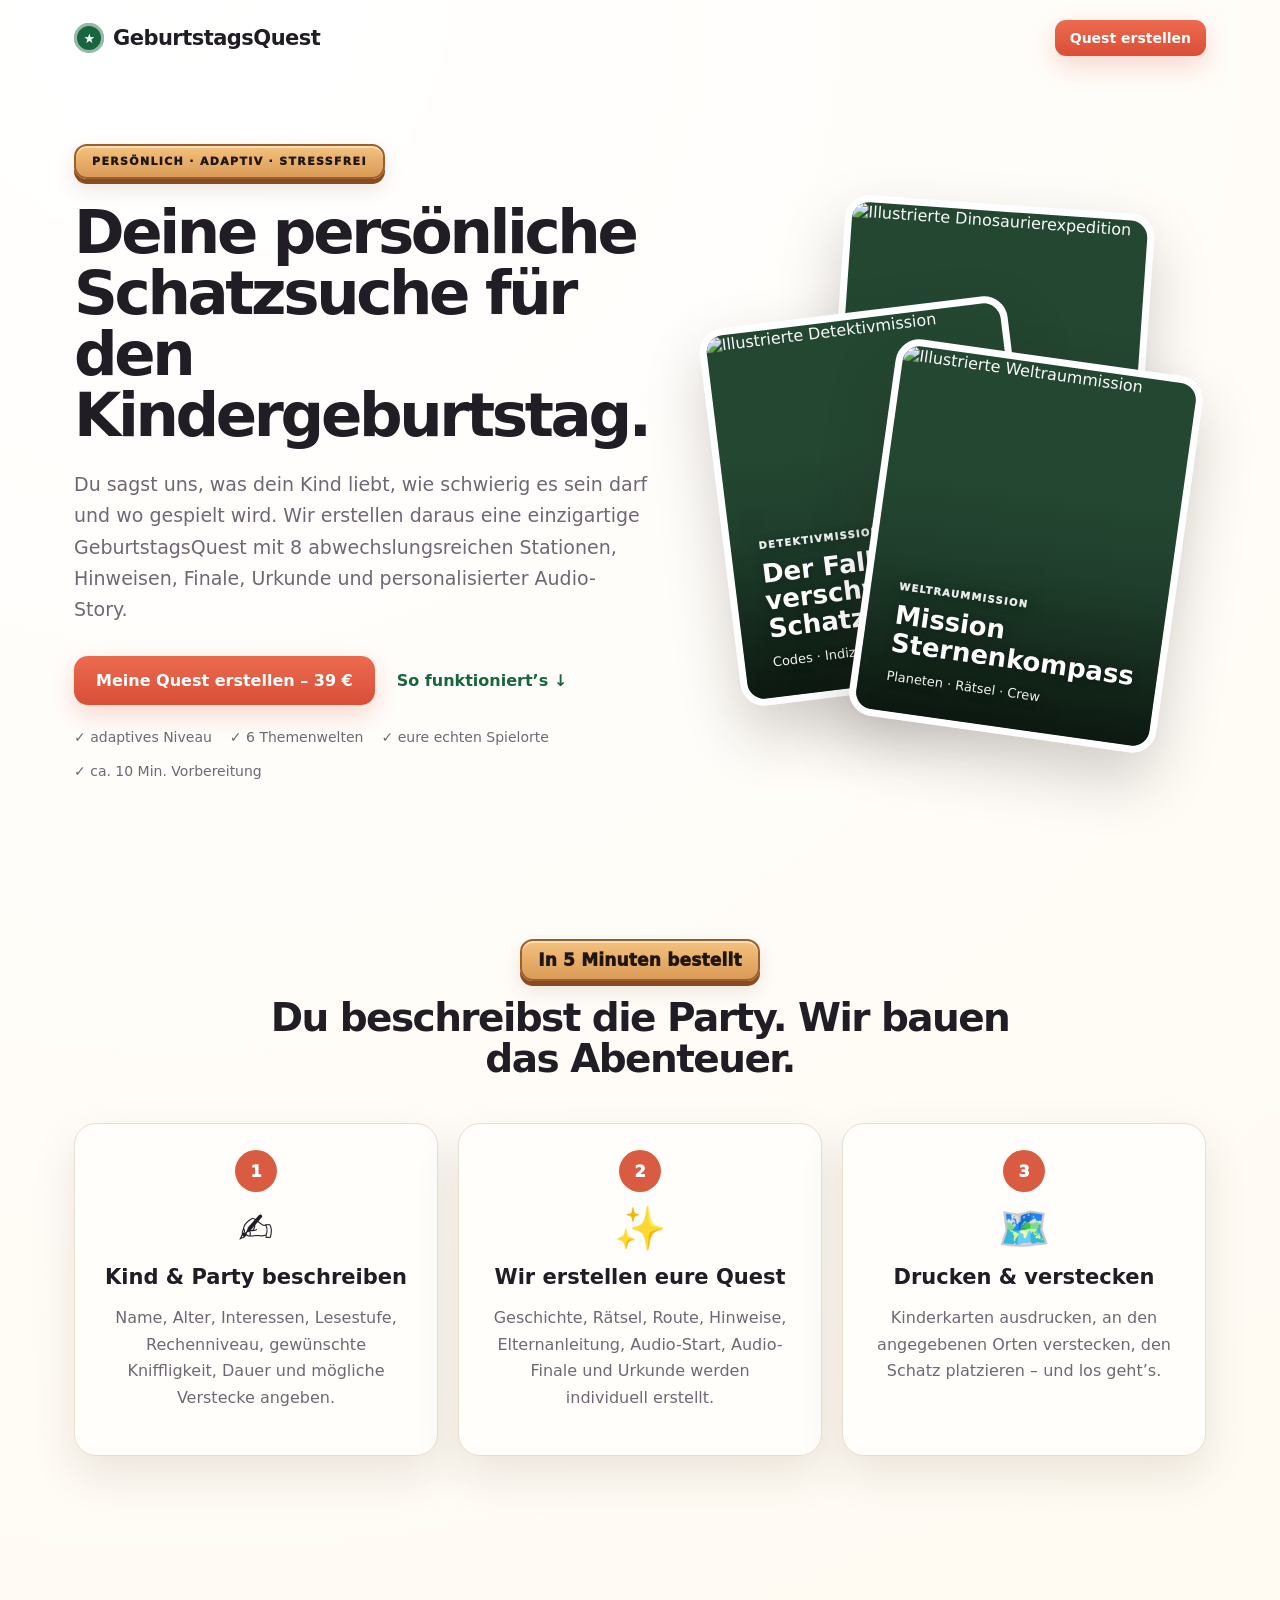
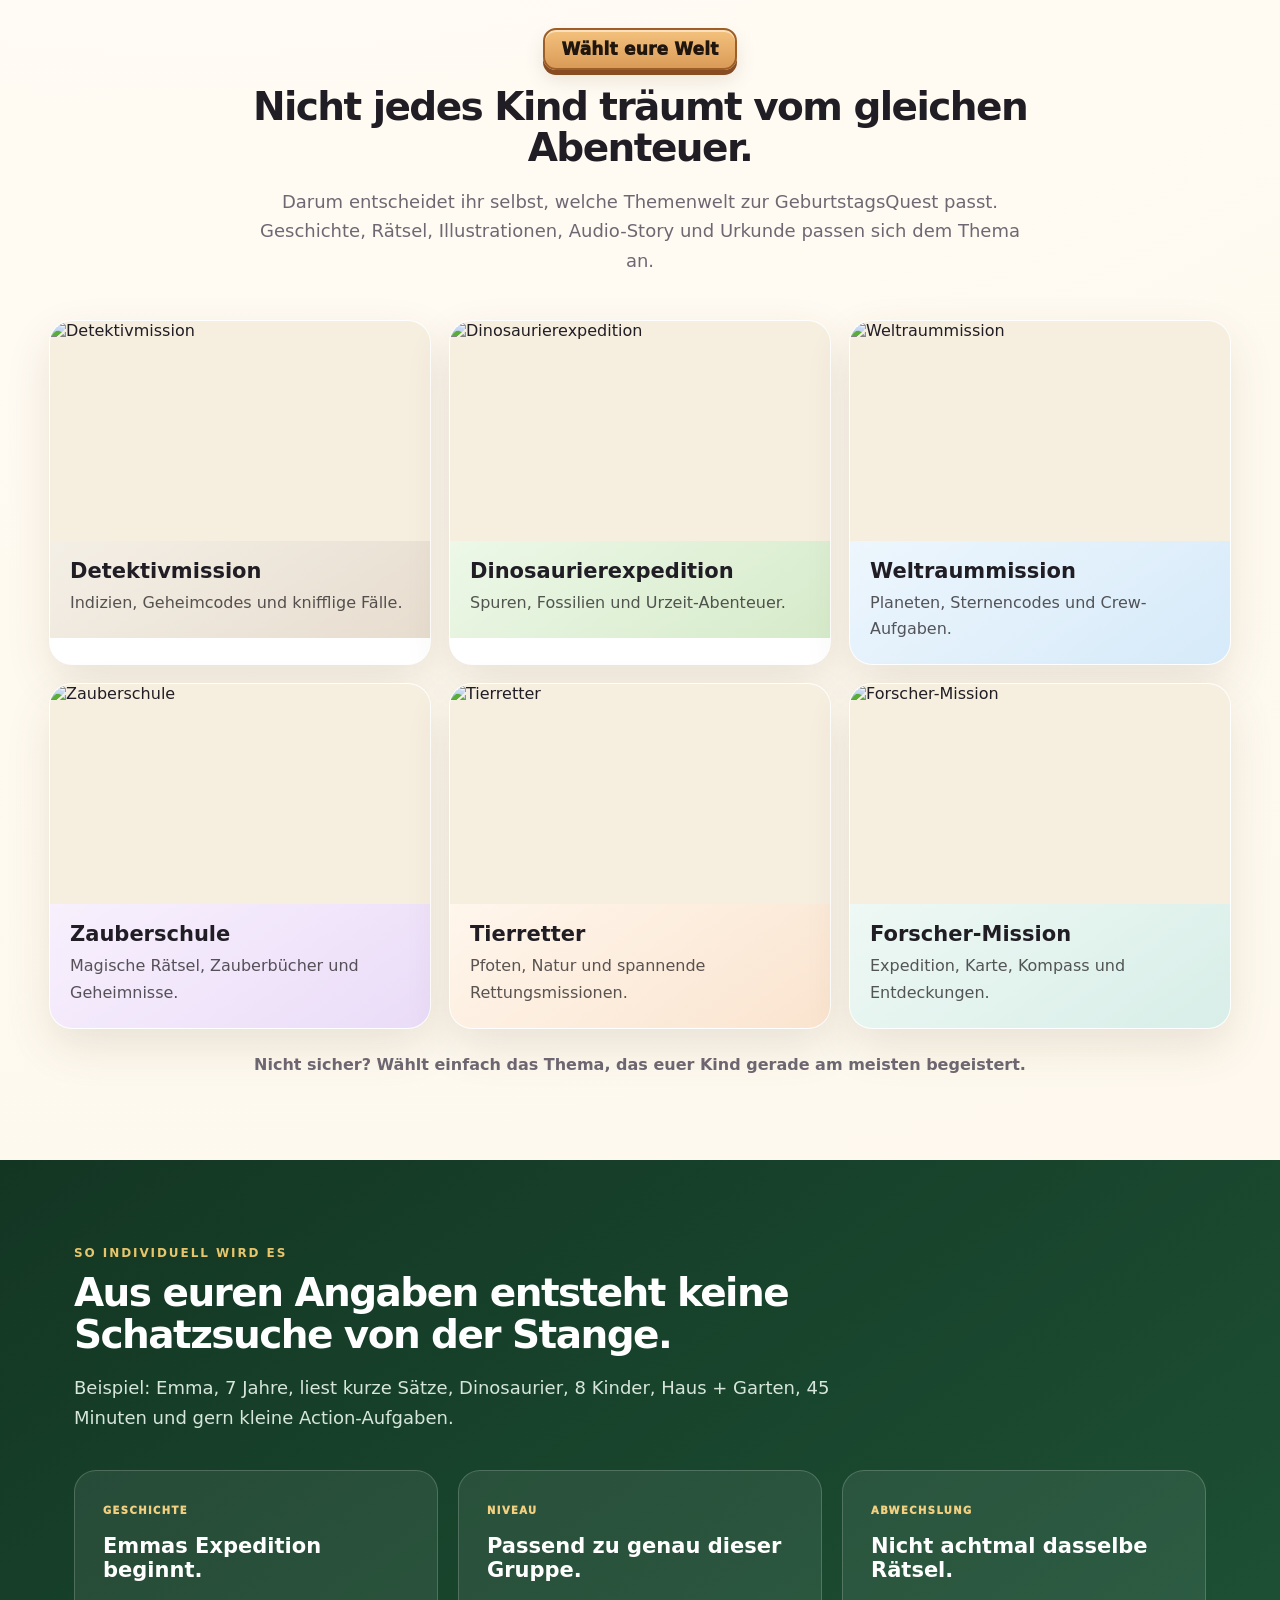
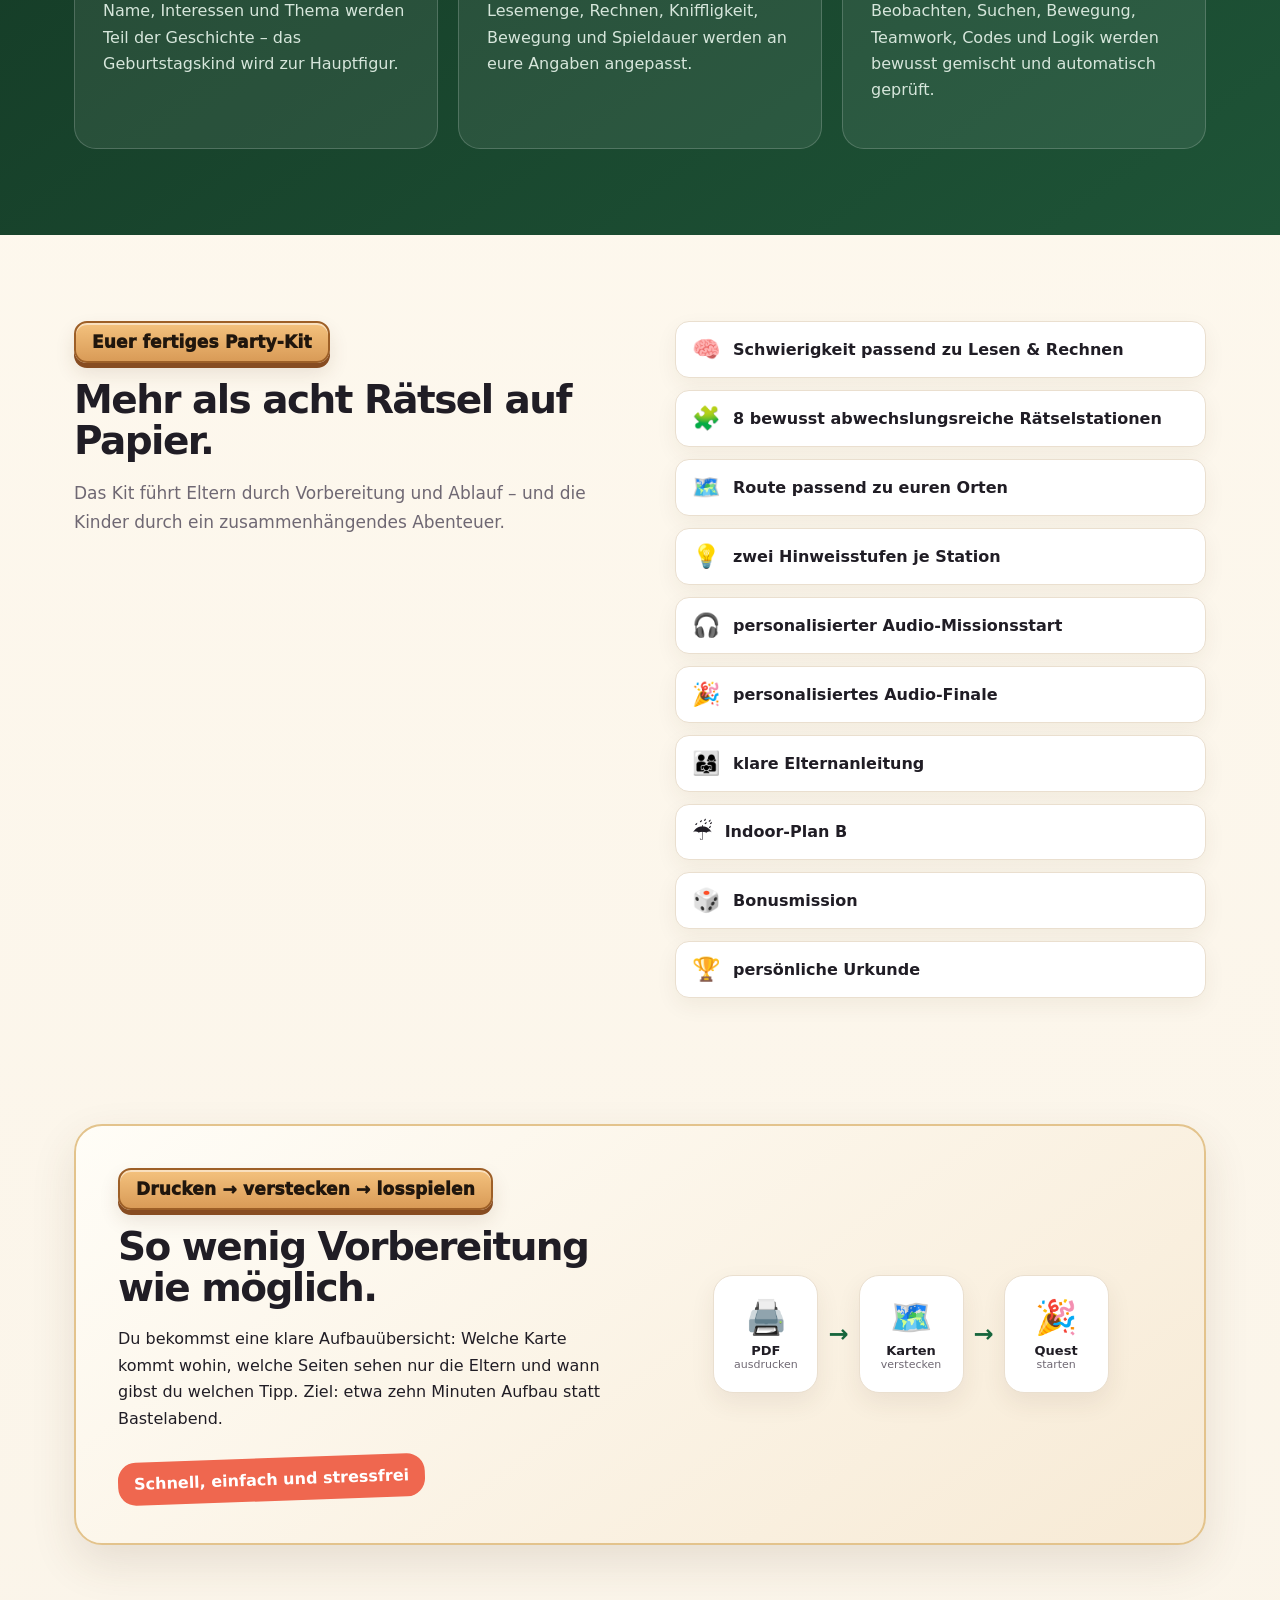
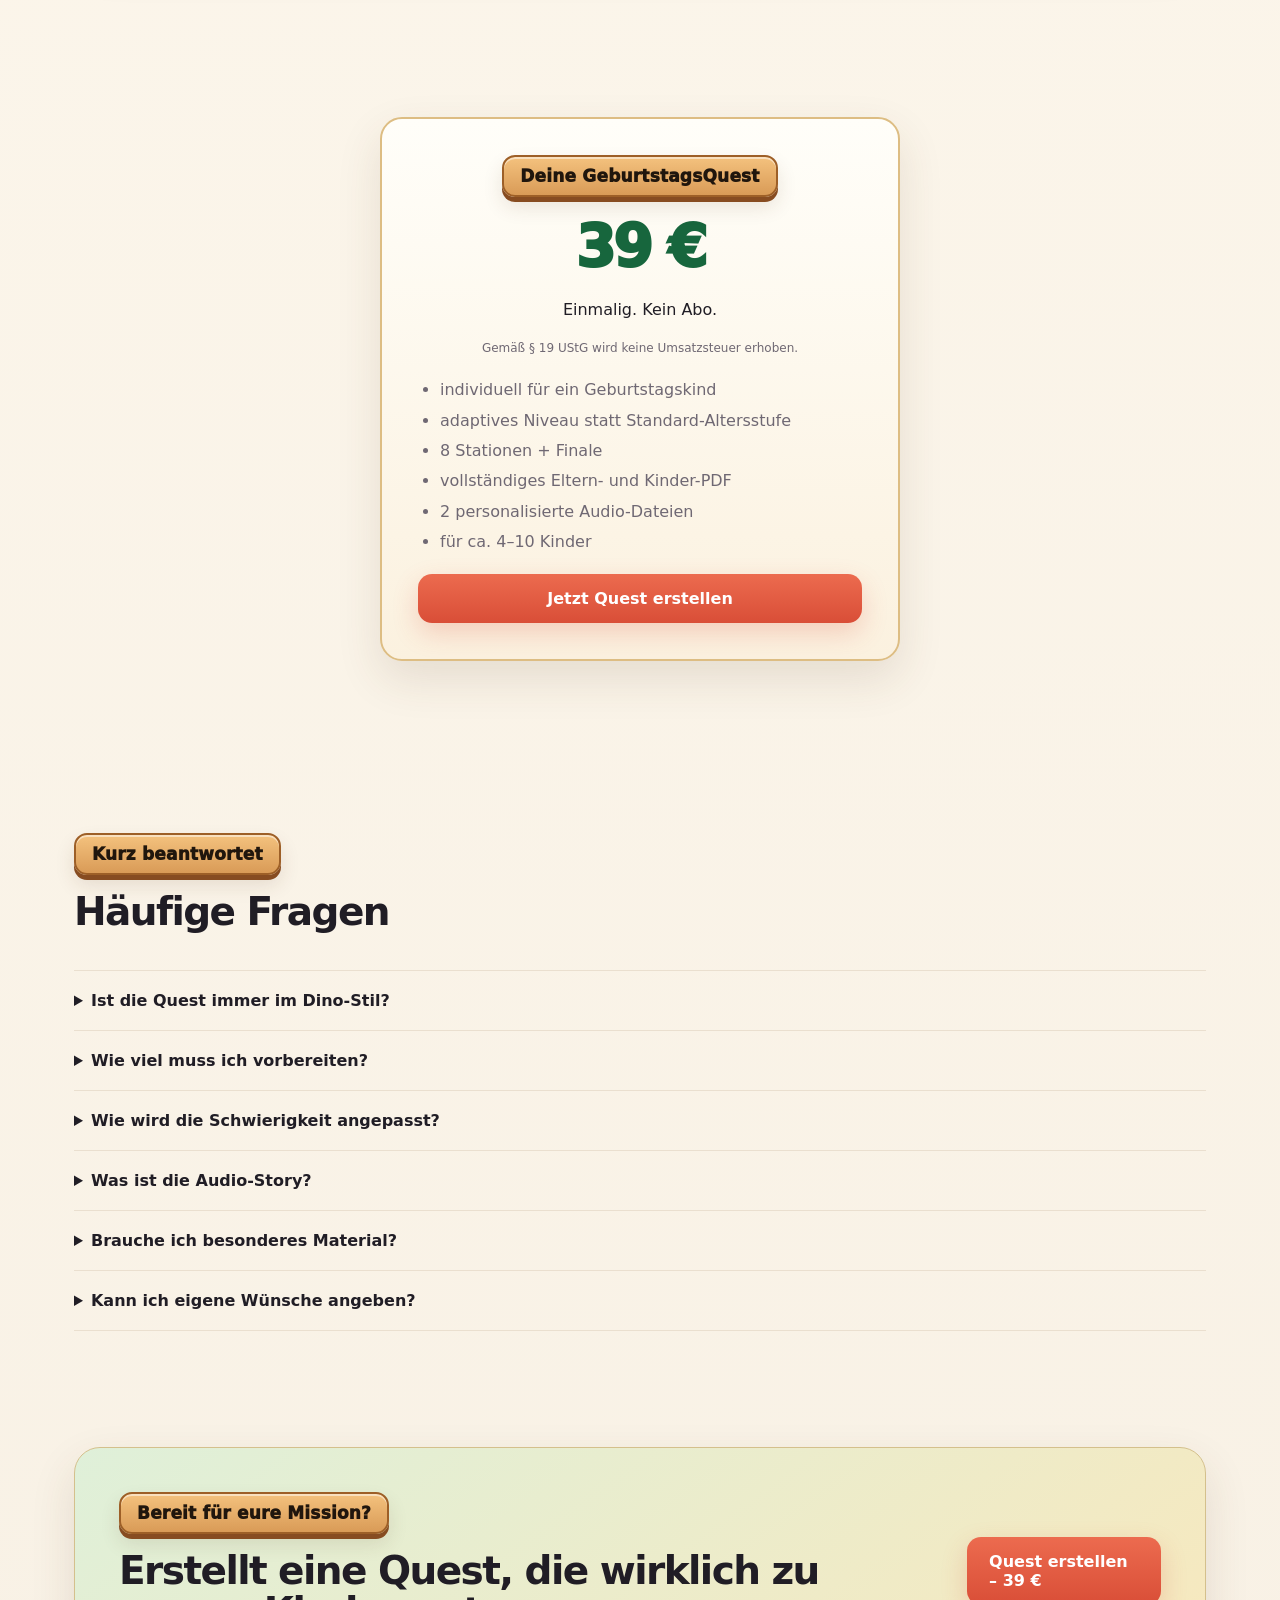
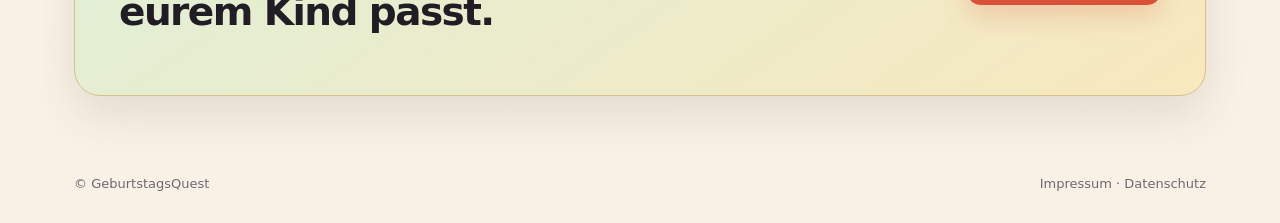
==== commit a2408aca: "Position GeburtstagsQuest around adaptive difficulty and personalized audio" ====
--- a/index.html
+++ b/index.html
@@ -4,7 +4,7 @@
   <meta charset="utf-8">
   <meta name="viewport" content="width=device-width, initial-scale=1">
   <title>GeburtstagsQuest – Deine persönliche Schatzsuche zum Kindergeburtstag</title>
-  <meta name="description" content="Eine individuell erstellte Schatzsuche für den Kindergeburtstag – passend zu Kind, Alter, Thema und euren Spielorten. Druckfertig als PDF.">
+  <meta name="description" content="Eine individuell erstellte Schatzsuche für den Kindergeburtstag – passend zu Kind, Alter, Lesestufe, Schwierigkeit, Thema und euren Spielorten. Mit Premium-PDF und personalisierter Audio-Story.">
   <link rel="stylesheet" href="assets/style.css">
 </head>
 <body>
@@ -16,14 +16,14 @@
   <main>
     <section class="hero adventure-hero">
       <div class="hero-copy">
-        <div class="wood-kicker">PERSÖNLICH · DRUCKFERTIG · STRESSFREI</div>
+        <div class="wood-kicker">PERSÖNLICH · ADAPTIV · STRESSFREI</div>
         <h1>Deine persönliche Schatzsuche für den Kindergeburtstag.</h1>
-        <p class="lead">Du sagst uns, was dein Kind liebt und wo gespielt wird. Wir erstellen daraus eine einzigartige GeburtstagsQuest mit Geschichte, 8 Rätselstationen, Hinweisen, Finale und Urkunde.</p>
+        <p class="lead">Du sagst uns, was dein Kind liebt, wie schwierig es sein darf und wo gespielt wird. Wir erstellen daraus eine einzigartige GeburtstagsQuest mit 8 abwechslungsreichen Stationen, Hinweisen, Finale, Urkunde und personalisierter Audio-Story.</p>
         <div class="hero-actions">
           <a class="btn" href="bestellen.html">Meine Quest erstellen – 39 €</a>
           <a class="link" href="#so-gehts">So funktioniert’s ↓</a>
         </div>
-        <div class="trust-row"><span>✓ 6 Themenwelten</span><span>✓ passend zu eurem Zuhause</span><span>✓ ca. 15–20 Min. Vorbereitung</span></div>
+        <div class="trust-row"><span>✓ adaptives Niveau</span><span>✓ 6 Themenwelten</span><span>✓ eure echten Spielorte</span><span>✓ ca. 10 Min. Vorbereitung</span></div>
       </div>
 
       <div class="quest-showcase" aria-label="Beispiele verschiedener Themenwelten">
@@ -45,14 +45,14 @@
     <section class="section" id="so-gehts">
       <div class="section-head centered"><div class="wood-title">In 5 Minuten bestellt</div><h2>Du beschreibst die Party. Wir bauen das Abenteuer.</h2></div>
       <div class="steps visual-steps">
-        <article class="step"><div class="num">1</div><div class="step-icon">✍️</div><h3>Kind & Party beschreiben</h3><p>Name, Alter, Interessen, Gruppengröße, Thema und mögliche Verstecke angeben.</p></article>
-        <article class="step"><div class="num">2</div><div class="step-icon">✨</div><h3>Wir erstellen eure Quest</h3><p>Geschichte, Rätsel, Route, Hinweise, Elternanleitung und Urkunde werden individuell erstellt.</p></article>
-        <article class="step"><div class="num">3</div><div class="step-icon">🗺️</div><h3>Drucken & verstecken</h3><p>Kinderkarten ausdrucken, an den angegebenen Orten verstecken und den Schatz platzieren.</p></article>
+        <article class="step"><div class="num">1</div><div class="step-icon">✍️</div><h3>Kind & Party beschreiben</h3><p>Name, Alter, Interessen, Lesestufe, Rechenniveau, gewünschte Kniffligkeit, Dauer und mögliche Verstecke angeben.</p></article>
+        <article class="step"><div class="num">2</div><div class="step-icon">✨</div><h3>Wir erstellen eure Quest</h3><p>Geschichte, Rätsel, Route, Hinweise, Elternanleitung, Audio-Start, Audio-Finale und Urkunde werden individuell erstellt.</p></article>
+        <article class="step"><div class="num">3</div><div class="step-icon">🗺️</div><h3>Drucken & verstecken</h3><p>Kinderkarten ausdrucken, an den angegebenen Orten verstecken, den Schatz platzieren – und los geht’s.</p></article>
       </div>
     </section>
 
     <section class="section themes" id="themen">
-      <div class="section-head centered"><div class="wood-title">Wählt eure Welt</div><h2>Nicht jedes Kind träumt vom gleichen Abenteuer.</h2><p>Darum entscheidet ihr selbst, welche Themenwelt zur GeburtstagsQuest passt. Das Grundprinzip bleibt gleich – Geschichte, Rätsel, Illustrationen und Urkunde passen sich dem Thema an.</p></div>
+      <div class="section-head centered"><div class="wood-title">Wählt eure Welt</div><h2>Nicht jedes Kind träumt vom gleichen Abenteuer.</h2><p>Darum entscheidet ihr selbst, welche Themenwelt zur GeburtstagsQuest passt. Geschichte, Rätsel, Illustrationen, Audio-Story und Urkunde passen sich dem Thema an.</p></div>
       <div class="theme-grid premium-themes">
         <article class="theme-card theme-detective"><img class="theme-art" loading="lazy" src="https://geburtstagsquest-fulfillment.onrender.com/theme-art/detective.png" alt="Detektivmission"><div class="theme-card-copy"><h3>Detektivmission</h3><p>Indizien, Geheimcodes und knifflige Fälle.</p></div></article>
         <article class="theme-card theme-dino"><img class="theme-art" loading="lazy" src="https://geburtstagsquest-fulfillment.onrender.com/theme-art/dino.png" alt="Dinosaurierexpedition"><div class="theme-card-copy"><h3>Dinosaurierexpedition</h3><p>Spuren, Fossilien und Urzeit-Abenteuer.</p></div></article>
@@ -65,22 +65,24 @@
     </section>
 
     <section class="section dark" id="beispiel">
-      <div class="section-head"><div class="eyebrow">SO INDIVIDUELL WIRD ES</div><h2>Aus euren Angaben entsteht keine Schatzsuche von der Stange.</h2><p>Beispiel: Emma, 7 Jahre, Dinosaurier, 8 Kinder, Haus + Garten, gerne kleine Action-Aufgaben.</p></div>
+      <div class="section-head"><div class="eyebrow">SO INDIVIDUELL WIRD ES</div><h2>Aus euren Angaben entsteht keine Schatzsuche von der Stange.</h2><p>Beispiel: Emma, 7 Jahre, liest kurze Sätze, Dinosaurier, 8 Kinder, Haus + Garten, 45 Minuten und gern kleine Action-Aufgaben.</p></div>
       <div class="example-grid">
-        <div class="example-card"><span class="tag">GESCHICHTE</span><h3>Emmas Expedition beginnt.</h3><p>Die Geschichte greift Name, Alter und Thema auf und macht das Geburtstagskind zur Hauptfigur.</p></div>
-        <div class="example-card"><span class="tag">RÄTSEL</span><h3>Passend zu Alter & Gruppe.</h3><p>Codes, Spuren, Beobachtung, Bewegung und Teamaufgaben werden abwechslungsreich kombiniert.</p></div>
-        <div class="example-card"><span class="tag">ROUTE</span><h3>Für eure echten Spielorte.</h3><p>Die Quest nutzt nur die Räume und Verstecke, die ihr vorher freigebt.</p></div>
+        <div class="example-card"><span class="tag">GESCHICHTE</span><h3>Emmas Expedition beginnt.</h3><p>Name, Interessen und Thema werden Teil der Geschichte – das Geburtstagskind wird zur Hauptfigur.</p></div>
+        <div class="example-card"><span class="tag">NIVEAU</span><h3>Passend zu genau dieser Gruppe.</h3><p>Lesemenge, Rechnen, Kniffligkeit, Bewegung und Spieldauer werden an eure Angaben angepasst.</p></div>
+        <div class="example-card"><span class="tag">ABWECHSLUNG</span><h3>Nicht achtmal dasselbe Rätsel.</h3><p>Beobachten, Suchen, Bewegung, Teamwork, Codes und Logik werden bewusst gemischt und automatisch geprüft.</p></div>
       </div>
     </section>
 
     <section class="section kit-section">
       <div class="split">
-        <div><div class="wood-title left">Euer fertiges Party-Kit</div><h2>Mehr als acht Rätsel auf Papier.</h2><p class="lead compact">Das PDF führt Eltern durch Vorbereitung und Ablauf – und die Kinder durch ein zusammenhängendes Abenteuer.</p></div>
+        <div><div class="wood-title left">Euer fertiges Party-Kit</div><h2>Mehr als acht Rätsel auf Papier.</h2><p class="lead compact">Das Kit führt Eltern durch Vorbereitung und Ablauf – und die Kinder durch ein zusammenhängendes Abenteuer.</p></div>
         <div class="checklist illustrated-checklist">
-          <div><span>📖</span> persönliche Einstiegsgeschichte</div>
-          <div><span>🧩</span> 8 abwechslungsreiche Rätselstationen</div>
+          <div><span>🧠</span> Schwierigkeit passend zu Lesen & Rechnen</div>
+          <div><span>🧩</span> 8 bewusst abwechslungsreiche Rätselstationen</div>
           <div><span>🗺️</span> Route passend zu euren Orten</div>
           <div><span>💡</span> zwei Hinweisstufen je Station</div>
+          <div><span>🎧</span> personalisierter Audio-Missionsstart</div>
+          <div><span>🎉</span> personalisiertes Audio-Finale</div>
           <div><span>👨‍👩‍👧</span> klare Elternanleitung</div>
           <div><span>☔</span> Indoor-Plan B</div>
           <div><span>🎲</span> Bonusmission</div>
@@ -91,7 +93,7 @@
 
     <section class="section stressfree">
       <div class="stressfree-card">
-        <div class="stressfree-copy"><div class="wood-title left">Drucken → verstecken → losspielen</div><h2>So wenig Vorbereitung wie möglich.</h2><p>Du bekommst eine klare Aufbauübersicht: Welche Karte kommt wohin, welche Seiten sehen nur die Eltern und wann gibst du welchen Tipp.</p><div class="stress-badge">Schnell, einfach und stressfrei</div></div>
+        <div class="stressfree-copy"><div class="wood-title left">Drucken → verstecken → losspielen</div><h2>So wenig Vorbereitung wie möglich.</h2><p>Du bekommst eine klare Aufbauübersicht: Welche Karte kommt wohin, welche Seiten sehen nur die Eltern und wann gibst du welchen Tipp. Ziel: etwa zehn Minuten Aufbau statt Bastelabend.</p><div class="stress-badge">Schnell, einfach und stressfrei</div></div>
         <div class="mini-route"><div>🖨️<strong>PDF</strong><span>ausdrucken</span></div><b>→</b><div>🗺️<strong>Karten</strong><span>verstecken</span></div><b>→</b><div>🎉<strong>Quest</strong><span>starten</span></div></div>
       </div>
     </section>
@@ -102,18 +104,19 @@
         <div class="price">39 €</div>
         <p>Einmalig. Kein Abo.</p>
         <p class="tiny">Gemäß § 19 UStG wird keine Umsatzsteuer erhoben.</p>
-        <ul><li>individuell für ein Geburtstagskind</li><li>8 Stationen + Finale</li><li>vollständiges Eltern- und Kinder-PDF</li><li>für ca. 4–10 Kinder</li></ul>
+        <ul><li>individuell für ein Geburtstagskind</li><li>adaptives Niveau statt Standard-Altersstufe</li><li>8 Stationen + Finale</li><li>vollständiges Eltern- und Kinder-PDF</li><li>2 personalisierte Audio-Dateien</li><li>für ca. 4–10 Kinder</li></ul>
         <a class="btn full" href="bestellen.html">Jetzt Quest erstellen</a>
       </div>
     </section>
 
     <section class="section faq">
       <div class="section-head"><div class="wood-title left">Kurz beantwortet</div><h2>Häufige Fragen</h2></div>
-      <details><summary>Ist die Quest immer im Dino-Stil?</summary><p>Nein. Ihr wählt zwischen sechs Themenwelten. Geschichte, Rätsel, Gestaltung und Urkunde werden passend zum gewählten Thema aufgebaut.</p></details>
-      <details><summary>Wie viel muss ich vorbereiten?</summary><p>Nur wenig: Kinderkarten ausdrucken, gemäß Versteckplan platzieren und den Schatz am Finalort vorbereiten.</p></details>
-      <details><summary>Welche Altersgruppe ist geeignet?</summary><p>Die aktuelle GeburtstagsQuest ist für Kinder von etwa 6 bis 10 Jahren ausgelegt. Die Schwierigkeit wird an das angegebene Alter angepasst.</p></details>
+      <details><summary>Ist die Quest immer im Dino-Stil?</summary><p>Nein. Ihr wählt zwischen sechs Themenwelten. Geschichte, Rätsel, Gestaltung, Audio-Story und Urkunde werden passend zum gewählten Thema aufgebaut.</p></details>
+      <details><summary>Wie viel muss ich vorbereiten?</summary><p>Nur wenig: Kinderkarten ausdrucken, gemäß Versteckplan platzieren und den Schatz am Finalort vorbereiten. Der Generator ist auf maximal etwa zehn Minuten Aufbau ausgelegt.</p></details>
+      <details><summary>Wie wird die Schwierigkeit angepasst?</summary><p>Nicht nur über das Alter. Wir berücksichtigen zusätzlich Lesestufe, gewünschtes Rechenniveau, Kniffligkeit, Bewegungsanteil und gewünschte Spieldauer.</p></details>
+      <details><summary>Was ist die Audio-Story?</summary><p>Du erhältst zusätzlich zum PDF einen personalisierten Missionsstart und ein persönliches Finale als Audiodatei. Die Stimmen sind KI-generiert und keine menschlichen Stimmen.</p></details>
       <details><summary>Brauche ich besonderes Material?</summary><p>Nein. Die Quest wird so erstellt, dass Papier, Stifte und normale Haushaltsgegenstände ausreichen.</p></details>
-      <details><summary>Kann ich eigene Wünsche angeben?</summary><p>Ja. Interessen, gewünschtes Thema, nutzbare Räume, Gruppengröße und Besonderheiten werden im Bestellformular abgefragt.</p></details>
+      <details><summary>Kann ich eigene Wünsche angeben?</summary><p>Ja. Interessen, Thema, nutzbare Räume, Gruppengröße und Besonderheiten werden im Bestellformular berücksichtigt.</p></details>
     </section>
 
     <section class="cta adventure-cta"><div><div class="wood-title left">Bereit für eure Mission?</div><h2>Erstellt eine Quest, die wirklich zu eurem Kind passt.</h2></div><a class="btn" href="bestellen.html">Quest erstellen – 39 €</a></section>
--- a/assets/style.css
+++ b/assets/style.css
@@ -1 +1 @@
-:root{--bg:#fffaf0;--paper:#fffdf7;--ink:#201d25;--muted:#6f6873;--accent:#d95b42;--accent2:#bd842f;--forest:#17663d;--forest-dark:#0f472d;--wood:#d69a55;--wood-light:#f1bd78;--dark:#183e2c;--card:#fffefb;--line:#eadfcf;--shadow:0 18px 45px rgba(79,54,31,.12)}*{box-sizing:border-box}html{scroll-behavior:smooth}body{margin:0;background:radial-gradient(circle at 15% 0,#fff 0,#fffaf0 34%,#f8f1e5 100%);color:var(--ink);font-family:Inter,ui-sans-serif,system-ui,-apple-system,BlinkMacSystemFont,"Segoe UI",sans-serif}a{color:inherit;text-decoration:none}.nav{max-width:1180px;margin:auto;padding:20px 24px;display:flex;align-items:center;justify-content:space-between}.brand{font-weight:900;letter-spacing:-.025em;font-size:21px;display:flex;align-items:center;gap:9px}.brand-mark{width:30px;height:30px;display:grid;place-items:center;background:var(--forest);color:#fff;border-radius:50%;font-size:13px;box-shadow:inset 0 0 0 3px rgba(255,255,255,.55)}.btn{display:inline-flex;align-items:center;justify-content:center;background:linear-gradient(180deg,#ec6b4f,#d94e37);color:#fff;padding:15px 22px;border-radius:14px;font-weight:900;border:0;cursor:pointer;box-shadow:0 10px 26px rgba(217,78,55,.22);transition:.2s transform,.2s box-shadow}.btn:hover{transform:translateY(-2px);box-shadow:0 14px 32px rgba(217,78,55,.28)}.btn-small{padding:10px 15px;border-radius:11px;font-size:14px}.btn.full{width:100%}.link{font-weight:800;color:var(--forest)}.hero{max-width:1180px;margin:18px auto 0;padding:50px 24px 74px;display:grid;grid-template-columns:1.05fr .95fr;gap:60px;align-items:center}.wood-kicker,.wood-title{display:inline-block;color:#20160d;font-weight:950;letter-spacing:.01em;background:linear-gradient(180deg,#f4c27e,#d99b57);border:2px solid #9d5f27;border-radius:13px;padding:9px 16px;box-shadow:inset 0 2px 0 rgba(255,255,255,.5),0 5px 0 #874c21,0 10px 20px rgba(86,52,22,.12);position:relative}.wood-kicker{font-size:11px;letter-spacing:.12em;margin-bottom:22px}.wood-title{font-size:17px;margin-bottom:16px}.wood-title.left{margin-left:0}.centered{text-align:center;margin-left:auto;margin-right:auto}.eyebrow{font-size:12px;font-weight:900;letter-spacing:.16em;color:#e8c56a;margin-bottom:12px}h1{font-size:61px;line-height:1.00;letter-spacing:-.055em;margin:0 0 24px;max-width:760px}h2{font-size:39px;line-height:1.06;letter-spacing:-.04em;margin:0 0 18px}h3{font-size:21px;margin:0 0 10px}p{line-height:1.65}.lead{font-size:19px;color:var(--muted);max-width:700px}.lead.compact{font-size:17px}.hero-actions{display:flex;gap:22px;align-items:center;margin-top:30px;flex-wrap:wrap}.trust-row{display:flex;gap:18px;margin-top:24px;color:var(--muted);font-size:14px;flex-wrap:wrap}.quest-showcase{min-height:550px;position:relative}.showcase-card{position:absolute;width:310px;min-height:380px;border-radius:24px;padding:34px 28px;color:#fff;box-shadow:0 28px 60px rgba(44,37,31,.22);border:7px solid #fff;display:flex;flex-direction:column;justify-content:flex-end;overflow:hidden}.showcase-card:before,.showcase-card:after{content:"";position:absolute;border-radius:50%;opacity:.18}.showcase-card:before{width:210px;height:210px;right:-70px;top:-60px;background:#fff}.showcase-card:after{width:150px;height:150px;left:-55px;bottom:-50px;background:#000}.showcase-icon{font-size:78px;position:absolute;top:42px;left:30px;filter:drop-shadow(0 8px 10px rgba(0,0,0,.15))}.showcase-small{font-size:10px;font-weight:950;letter-spacing:.13em;opacity:.82;margin-bottom:10px}.showcase-card strong{font-size:26px;line-height:1.05;position:relative;z-index:2}.showcase-card span{font-size:13px;margin-top:12px;opacity:.88;position:relative;z-index:2}.showcase-dino{background:linear-gradient(145deg,#1d7547,#0b4b2d);right:38px;top:18px;transform:rotate(4deg);z-index:1}.showcase-detective{background:linear-gradient(145deg,#4b3f53,#25202a);left:10px;top:125px;transform:rotate(-7deg);z-index:2}.showcase-space{background:linear-gradient(145deg,#2769a5,#142b5c);right:0;bottom:0;transform:rotate(8deg);z-index:3}.section{max-width:1180px;margin:0 auto;padding:86px 24px}.section-head{max-width:790px;margin-bottom:38px}.section-head.centered{margin-bottom:44px}.section-head p{color:var(--muted);font-size:18px}.steps{display:grid;grid-template-columns:repeat(3,1fr);gap:20px}.step,.example-card,.price-card,.form-section{background:var(--card);border:1px solid var(--line);border-radius:22px;padding:28px;box-shadow:var(--shadow)}.visual-steps .step{text-align:center;position:relative;padding-top:26px}.step-icon{font-size:42px;margin:12px 0}.num{width:42px;height:42px;border-radius:50%;display:grid;place-items:center;background:var(--accent);color:#fff;font-weight:950;margin:0 auto 10px}.step p,.example-card p{color:var(--muted)}.themes{max-width:1230px}.premium-themes{display:grid;grid-template-columns:repeat(3,1fr);gap:18px}.theme-card{min-height:205px;border-radius:23px;padding:26px;border:1px solid rgba(255,255,255,.6);box-shadow:var(--shadow);position:relative;overflow:hidden}.theme-card:after{content:"";position:absolute;width:130px;height:130px;border-radius:50%;right:-35px;top:-35px;background:rgba(255,255,255,.28)}.theme-icon{font-size:49px;margin-bottom:24px;position:relative;z-index:1}.theme-card h3,.theme-card p{position:relative;z-index:1}.theme-card p{margin-bottom:0;color:rgba(25,22,25,.72)}.theme-detective{background:linear-gradient(145deg,#eee8dc,#d8cab8)}.theme-dino{background:linear-gradient(145deg,#d9f0cf,#a8d493)}.theme-space{background:linear-gradient(145deg,#d8eaf9,#9dc9ef)}.theme-magic{background:linear-gradient(145deg,#eadcf8,#c7a4e9)}.theme-animal{background:linear-gradient(145deg,#fae4cf,#efb982)}.theme-research{background:linear-gradient(145deg,#f7e9ba,#ddc66d)}.theme-note{text-align:center;margin-top:26px;color:var(--muted);font-weight:700}.dark{max-width:none;background:linear-gradient(145deg,#133623,#1e5437);color:#fff;padding-left:max(24px,calc((100vw - 1132px)/2));padding-right:max(24px,calc((100vw - 1132px)/2))}.dark .section-head p,.dark .example-card p{color:#d6e6db}.example-grid{display:grid;grid-template-columns:repeat(3,1fr);gap:20px}.example-card{background:rgba(255,255,255,.075);border-color:rgba(255,255,255,.18);box-shadow:none}.tag{display:inline-block;font-size:10px;letter-spacing:.14em;font-weight:950;color:#f2d080;margin-bottom:18px}.split{display:grid;grid-template-columns:1fr 1fr;gap:70px;align-items:start}.checklist{display:grid;gap:12px;font-weight:750}.illustrated-checklist div{background:#fff;border:1px solid var(--line);border-radius:14px;padding:14px 16px;box-shadow:0 8px 22px rgba(70,48,25,.06);display:flex;align-items:center;gap:12px}.illustrated-checklist span{font-size:23px}.stressfree{padding-top:40px}.stressfree-card{background:linear-gradient(145deg,#fffdf7,#f7ead5);border:2px solid #e3c38c;border-radius:28px;padding:42px;box-shadow:var(--shadow);display:grid;grid-template-columns:1fr 1fr;gap:40px;align-items:center}.stress-badge{display:inline-block;background:#ef674f;color:#fff;padding:12px 16px;border-radius:18px;font-weight:900;transform:rotate(-2deg);margin-top:10px}.mini-route{display:flex;align-items:center;justify-content:center;gap:10px}.mini-route>div{width:105px;height:118px;background:#fff;border:1px solid var(--line);border-radius:20px;display:flex;flex-direction:column;align-items:center;justify-content:center;font-size:34px;box-shadow:0 10px 25px rgba(71,53,32,.08)}.mini-route strong{font-size:13px;margin-top:6px}.mini-route span{font-size:11px;color:var(--muted)}.mini-route b{font-size:24px;color:var(--forest)}.price-wrap{display:flex;justify-content:center}.price-card{max-width:520px;width:100%;padding:36px}.premium-price{text-align:center;border:2px solid #ddbd83;background:linear-gradient(180deg,#fffef9,#fbf1df)}.price{font-size:58px;font-weight:950;letter-spacing:-.05em;color:var(--forest)}.price-card ul{text-align:left;padding-left:22px;line-height:1.9;color:var(--muted)}.faq details{border-top:1px solid var(--line);padding:20px 0}.faq details:last-child{border-bottom:1px solid var(--line)}.faq summary{font-weight:850;cursor:pointer}.faq p{color:var(--muted)}.cta{max-width:1132px;margin:30px auto 80px;border-radius:26px;padding:44px;display:flex;align-items:center;justify-content:space-between;gap:20px}.adventure-cta{background:linear-gradient(145deg,#dff0d9,#f8e8bd);border:1px solid #d4c08c;box-shadow:var(--shadow)}footer{max-width:1180px;margin:auto;padding:0 24px 32px;display:flex;justify-content:space-between;gap:20px;color:var(--muted);font-size:13px}.muted{color:var(--muted)}.form-page{max-width:900px;margin:30px auto 90px;padding:0 24px}.form-intro{margin:50px 0 30px}.form-intro h1{font-size:50px}.quest-form{display:grid;gap:18px}.form-section{display:grid;gap:16px}.form-section h2{font-size:24px;margin-bottom:3px}.form-section.theme-picker{background:linear-gradient(180deg,#fffef9,#fbf2e3);border:2px solid #e1c89d}label,.label-like{font-weight:800;font-size:14px}input,select,textarea{width:100%;margin-top:8px;border:1px solid #d8d1c8;border-radius:12px;background:#fff;padding:13px 14px;font:inherit;color:var(--ink);outline:none}input:focus,select:focus,textarea:focus{border-color:var(--forest);box-shadow:0 0 0 3px rgba(23,102,61,.10)}.two{display:grid;grid-template-columns:1fr 1fr;gap:14px}.choice-grid{display:grid;grid-template-columns:1fr 1fr;gap:12px}.choice{position:relative}.choice input{position:absolute;opacity:0;pointer-events:none}.choice span{display:block;border:2px solid #e4dacb;padding:16px;border-radius:16px;background:#fff;cursor:pointer;transition:.18s transform,.18s box-shadow,.18s border-color}.choice span strong{display:block;font-size:15px;margin-bottom:4px}.choice span small{display:block;color:var(--muted);font-weight:600;line-height:1.35}.choice input:checked+span{border-color:var(--forest);box-shadow:0 0 0 4px rgba(23,102,61,.10),0 10px 24px rgba(72,54,32,.08);transform:translateY(-2px)}.choice.theme-choice-dino span{background:#f4fbf0}.choice.theme-choice-space span{background:#f1f8fe}.choice.theme-choice-magic span{background:#faf4ff}.choice.theme-choice-animal span{background:#fff7ee}.choice.theme-choice-research span{background:#fffbed}.choice.theme-choice-detective span{background:#faf7f1}.checks{display:grid;grid-template-columns:1fr 1fr;gap:10px}.checks label,.consent{font-weight:600}.checks input,.consent input{width:auto;margin:0 8px 0 0}.consent{display:flex;align-items:flex-start}.order-box{display:flex;justify-content:space-between;align-items:center;background:linear-gradient(145deg,#143725,#1d5438);color:#fff;padding:22px;border-radius:18px;box-shadow:var(--shadow)}.order-price{font-size:28px;font-weight:950}.tiny{font-size:12px;color:var(--muted);text-align:center}.thankyou{max-width:680px;margin:120px auto;padding:24px;text-align:center}.thankyou h1{font-size:54px}.success{width:64px;height:64px;border-radius:50%;display:grid;place-items:center;margin:0 auto 24px;background:#e8f5ec;color:#2f7c43;font-weight:900;font-size:28px}@media(max-width:900px){h1{font-size:46px}h2{font-size:32px}.hero{grid-template-columns:1fr;gap:30px;padding-top:28px}.quest-showcase{min-height:510px;max-width:560px}.premium-themes{grid-template-columns:repeat(2,1fr)}.stressfree-card{grid-template-columns:1fr}.split{grid-template-columns:1fr;gap:32px}}@media(max-width:620px){h1{font-size:39px}.hero{padding-bottom:48px}.quest-showcase{min-height:430px}.showcase-card{width:240px;min-height:310px;padding:25px 20px}.showcase-icon{font-size:56px}.showcase-card strong{font-size:21px}.showcase-dino{right:16px}.showcase-detective{left:0;top:92px}.showcase-space{right:4px}.steps,.example-grid,.premium-themes{grid-template-columns:1fr}.cta{margin-left:16px;margin-right:16px;flex-direction:column;align-items:flex-start}.choice-grid,.checks,.two{grid-template-columns:1fr}.mini-route{gap:5px;flex-wrap:wrap}.mini-route>div{width:88px;height:108px}.stressfree-card{padding:26px}.wood-title{font-size:15px}footer{flex-direction:column}}+:root{--bg:#fffaf0;--paper:#fffdf7;--ink:#201d25;--muted:#6f6873;--accent:#d95b42;--accent2:#bd842f;--forest:#17663d;--forest-dark:#0f472d;--wood:#d69a55;--wood-light:#f1bd78;--dark:#183e2c;--card:#fffefb;--line:#eadfcf;--shadow:0 18px 45px rgba(79,54,31,.12)}*{box-sizing:border-box}html{scroll-behavior:smooth}body{margin:0;background:radial-gradient(circle at 15% 0,#fff 0,#fffaf0 34%,#f8f1e5 100%);color:var(--ink);font-family:Inter,ui-sans-serif,system-ui,-apple-system,BlinkMacSystemFont,"Segoe UI",sans-serif}a{color:inherit;text-decoration:none}.nav{max-width:1180px;margin:auto;padding:20px 24px;display:flex;align-items:center;justify-content:space-between}.brand{font-weight:900;letter-spacing:-.025em;font-size:21px;display:flex;align-items:center;gap:9px}.brand-mark{width:30px;height:30px;display:grid;place-items:center;background:var(--forest);color:#fff;border-radius:50%;font-size:13px;box-shadow:inset 0 0 0 3px rgba(255,255,255,.55)}.btn{display:inline-flex;align-items:center;justify-content:center;background:linear-gradient(180deg,#ec6b4f,#d94e37);color:#fff;padding:15px 22px;border-radius:14px;font-weight:900;border:0;cursor:pointer;box-shadow:0 10px 26px rgba(217,78,55,.22);transition:.2s transform,.2s box-shadow}.btn:hover{transform:translateY(-2px);box-shadow:0 14px 32px rgba(217,78,55,.28)}.btn-small{padding:10px 15px;border-radius:11px;font-size:14px}.btn.full{width:100%}.link{font-weight:800;color:var(--forest)}.hero{max-width:1180px;margin:18px auto 0;padding:50px 24px 74px;display:grid;grid-template-columns:1.05fr .95fr;gap:60px;align-items:center}.wood-kicker,.wood-title{display:inline-block;color:#20160d;font-weight:950;letter-spacing:.01em;background:linear-gradient(180deg,#f4c27e,#d99b57);border:2px solid #9d5f27;border-radius:13px;padding:9px 16px;box-shadow:inset 0 2px 0 rgba(255,255,255,.5),0 5px 0 #874c21,0 10px 20px rgba(86,52,22,.12);position:relative}.wood-kicker{font-size:11px;letter-spacing:.12em;margin-bottom:22px}.wood-title{font-size:17px;margin-bottom:16px}.wood-title.left{margin-left:0}.centered{text-align:center;margin-left:auto;margin-right:auto}.eyebrow{font-size:12px;font-weight:900;letter-spacing:.16em;color:#e8c56a;margin-bottom:12px}h1{font-size:61px;line-height:1.00;letter-spacing:-.055em;margin:0 0 24px;max-width:760px}h2{font-size:39px;line-height:1.06;letter-spacing:-.04em;margin:0 0 18px}h3{font-size:21px;margin:0 0 10px}p{line-height:1.65}.lead{font-size:19px;color:var(--muted);max-width:700px}.lead.compact{font-size:17px}.hero-actions{display:flex;gap:22px;align-items:center;margin-top:30px;flex-wrap:wrap}.trust-row{display:flex;gap:18px;margin-top:24px;color:var(--muted);font-size:14px;flex-wrap:wrap}.quest-showcase{min-height:550px;position:relative}.showcase-card{position:absolute;width:310px;min-height:380px;border-radius:24px;color:#fff;box-shadow:0 28px 60px rgba(44,37,31,.22);border:7px solid #fff;display:flex;flex-direction:column;justify-content:flex-end;overflow:hidden;background:#244832}.showcase-art{position:absolute;inset:0;width:100%;height:100%;object-fit:cover;display:block}.showcase-card:before{content:"";position:absolute;inset:0;background:linear-gradient(180deg,rgba(12,20,14,.02) 35%,rgba(10,20,15,.18) 56%,rgba(8,15,10,.84) 100%);z-index:1}.showcase-overlay{position:relative;z-index:2;padding:34px 28px 28px;margin-top:auto;text-shadow:0 2px 10px rgba(0,0,0,.35)}.showcase-small{font-size:10px;font-weight:950;letter-spacing:.13em;opacity:.9;margin-bottom:10px}.showcase-card strong{font-size:26px;line-height:1.05;display:block}.showcase-card span{font-size:13px;margin-top:12px;opacity:.94;display:block}.showcase-dino{right:38px;top:18px;transform:rotate(4deg);z-index:1}.showcase-detective{left:10px;top:125px;transform:rotate(-7deg);z-index:2}.showcase-space{right:0;bottom:0;transform:rotate(8deg);z-index:3}.section{max-width:1180px;margin:0 auto;padding:86px 24px}.section-head{max-width:790px;margin-bottom:38px}.section-head.centered{margin-bottom:44px}.section-head p{color:var(--muted);font-size:18px}.steps{display:grid;grid-template-columns:repeat(3,1fr);gap:20px}.step,.example-card,.price-card,.form-section{background:var(--card);border:1px solid var(--line);border-radius:22px;padding:28px;box-shadow:var(--shadow)}.visual-steps .step{text-align:center;position:relative;padding-top:26px}.step-icon{font-size:42px;margin:12px 0}.num{width:42px;height:42px;border-radius:50%;display:grid;place-items:center;background:var(--accent);color:#fff;font-weight:950;margin:0 auto 10px}.step p,.example-card p{color:var(--muted)}.themes{max-width:1230px}.premium-themes{display:grid;grid-template-columns:repeat(3,1fr);gap:18px}.theme-card{min-height:330px;border-radius:23px;padding:0;border:1px solid rgba(255,255,255,.6);box-shadow:var(--shadow);position:relative;overflow:hidden;background:#fff;transition:.2s transform,.2s box-shadow}.theme-card:hover{transform:translateY(-4px);box-shadow:0 24px 52px rgba(79,54,31,.17)}.theme-art{width:100%;height:220px;object-fit:cover;display:block;background:#f6eedf}.theme-card-copy{padding:18px 20px 22px}.theme-card h3{margin-bottom:7px}.theme-card p{margin:0;color:rgba(25,22,25,.72)}.theme-detective .theme-card-copy{background:linear-gradient(145deg,#f4efe6,#e7ddcf)}.theme-dino .theme-card-copy{background:linear-gradient(145deg,#edf8e8,#d6ebca)}.theme-space .theme-card-copy{background:linear-gradient(145deg,#edf6fd,#d6eaf9)}.theme-magic .theme-card-copy{background:linear-gradient(145deg,#f8f0fd,#eadcf8)}.theme-animal .theme-card-copy{background:linear-gradient(145deg,#fff6ec,#fae4cf)}.theme-research .theme-card-copy{background:linear-gradient(145deg,#eef8f4,#d8eee8)}.theme-note{text-align:center;margin-top:26px;color:var(--muted);font-weight:700}.dark{max-width:none;background:linear-gradient(145deg,#133623,#1e5437);color:#fff;padding-left:max(24px,calc((100vw - 1132px)/2));padding-right:max(24px,calc((100vw - 1132px)/2))}.dark .section-head p,.dark .example-card p{color:#d6e6db}.example-grid{display:grid;grid-template-columns:repeat(3,1fr);gap:20px}.example-card{background:rgba(255,255,255,.075);border-color:rgba(255,255,255,.18);box-shadow:none}.tag{display:inline-block;font-size:10px;letter-spacing:.14em;font-weight:950;color:#f2d080;margin-bottom:18px}.split{display:grid;grid-template-columns:1fr 1fr;gap:70px;align-items:start}.checklist{display:grid;gap:12px;font-weight:750}.illustrated-checklist div{background:#fff;border:1px solid var(--line);border-radius:14px;padding:14px 16px;box-shadow:0 8px 22px rgba(70,48,25,.06);display:flex;align-items:center;gap:12px}.illustrated-checklist span{font-size:23px}.stressfree{padding-top:40px}.stressfree-card{background:linear-gradient(145deg,#fffdf7,#f7ead5);border:2px solid #e3c38c;border-radius:28px;padding:42px;box-shadow:var(--shadow);display:grid;grid-template-columns:1fr 1fr;gap:40px;align-items:center}.stress-badge{display:inline-block;background:#ef674f;color:#fff;padding:12px 16px;border-radius:18px;font-weight:900;transform:rotate(-2deg);margin-top:10px}.mini-route{display:flex;align-items:center;justify-content:center;gap:10px}.mini-route>div{width:105px;height:118px;background:#fff;border:1px solid var(--line);border-radius:20px;display:flex;flex-direction:column;align-items:center;justify-content:center;font-size:34px;box-shadow:0 10px 25px rgba(71,53,32,.08)}.mini-route strong{font-size:13px;margin-top:6px}.mini-route span{font-size:11px;color:var(--muted)}.mini-route b{font-size:24px;color:var(--forest)}.price-wrap{display:flex;justify-content:center}.price-card{max-width:520px;width:100%;padding:36px}.premium-price{text-align:center;border:2px solid #ddbd83;background:linear-gradient(180deg,#fffef9,#fbf1df)}.price{font-size:58px;font-weight:950;letter-spacing:-.05em;color:var(--forest)}.price-card ul{text-align:left;padding-left:22px;line-height:1.9;color:var(--muted)}.faq details{border-top:1px solid var(--line);padding:20px 0}.faq details:last-child{border-bottom:1px solid var(--line)}.faq summary{font-weight:850;cursor:pointer}.faq p{color:var(--muted)}.cta{max-width:1132px;margin:30px auto 80px;border-radius:26px;padding:44px;display:flex;align-items:center;justify-content:space-between;gap:20px}.adventure-cta{background:linear-gradient(145deg,#dff0d9,#f8e8bd);border:1px solid #d4c08c;box-shadow:var(--shadow)}footer{max-width:1180px;margin:auto;padding:0 24px 32px;display:flex;justify-content:space-between;gap:20px;color:var(--muted);font-size:13px}.muted{color:var(--muted)}.form-page{max-width:900px;margin:30px auto 90px;padding:0 24px}.form-intro{margin:50px 0 30px}.form-intro h1{font-size:50px}.quest-form{display:grid;gap:18px}.form-section{display:grid;gap:16px}.form-section h2{font-size:24px;margin-bottom:3px}.form-section.theme-picker{background:linear-gradient(180deg,#fffef9,#fbf2e3);border:2px solid #e1c89d}label,.label-like{font-weight:800;font-size:14px}input,select,textarea{width:100%;margin-top:8px;border:1px solid #d8d1c8;border-radius:12px;background:#fff;padding:13px 14px;font:inherit;color:var(--ink);outline:none}input:focus,select:focus,textarea:focus{border-color:var(--forest);box-shadow:0 0 0 3px rgba(23,102,61,.10)}.two{display:grid;grid-template-columns:1fr 1fr;gap:14px}.choice-grid{display:grid;grid-template-columns:1fr 1fr;gap:12px}.choice{position:relative}.choice input{position:absolute;opacity:0;pointer-events:none}.choice span{display:block;border:2px solid #e4dacb;padding:16px;border-radius:16px;background:#fff;cursor:pointer;transition:.18s transform,.18s box-shadow,.18s border-color}.choice span strong{display:block;font-size:15px;margin-bottom:4px}.choice span small{display:block;color:var(--muted);font-weight:600;line-height:1.35}.choice input:checked+span{border-color:var(--forest);box-shadow:0 0 0 4px rgba(23,102,61,.10),0 10px 24px rgba(72,54,32,.08);transform:translateY(-2px)}.choice.theme-choice-dino span{background:#f4fbf0}.choice.theme-choice-space span{background:#f1f8fe}.choice.theme-choice-magic span{background:#faf4ff}.choice.theme-choice-animal span{background:#fff7ee}.choice.theme-choice-research span{background:#fffbed}.choice.theme-choice-detective span{background:#faf7f1}.checks{display:grid;grid-template-columns:1fr 1fr;gap:10px}.checks label,.consent{font-weight:600}.checks input,.consent input{width:auto;margin:0 8px 0 0}.consent{display:flex;align-items:flex-start}.order-box{display:flex;justify-content:space-between;align-items:center;background:linear-gradient(145deg,#143725,#1d5438);color:#fff;padding:22px;border-radius:18px;box-shadow:var(--shadow)}.order-price{font-size:28px;font-weight:950}.tiny{font-size:12px;color:var(--muted);text-align:center}.thankyou{max-width:680px;margin:120px auto;padding:24px;text-align:center}.thankyou h1{font-size:54px}.success{width:64px;height:64px;border-radius:50%;display:grid;place-items:center;margin:0 auto 24px;background:#e8f5ec;color:#2f7c43;font-weight:900;font-size:28px}@media(max-width:900px){h1{font-size:46px}h2{font-size:32px}.hero{grid-template-columns:1fr;gap:30px;padding-top:28px}.quest-showcase{min-height:510px;max-width:560px}.premium-themes{grid-template-columns:repeat(2,1fr)}.stressfree-card{grid-template-columns:1fr}.split{grid-template-columns:1fr;gap:32px}}@media(max-width:620px){h1{font-size:39px}.hero{padding-bottom:48px}.quest-showcase{min-height:430px}.showcase-card{width:240px;min-height:310px}.showcase-overlay{padding:24px 20px 22px}.showcase-card strong{font-size:21px}.showcase-dino{right:16px}.showcase-detective{left:0;top:92px}.showcase-space{right:4px}.steps,.example-grid,.premium-themes{grid-template-columns:1fr}.theme-card{min-height:0}.theme-art{height:250px}.cta{margin-left:16px;margin-right:16px;flex-direction:column;align-items:flex-start}.choice-grid,.checks,.two{grid-template-columns:1fr}.mini-route{gap:5px;flex-wrap:wrap}.mini-route>div{width:88px;height:108px}.stressfree-card{padding:26px}.wood-title{font-size:15px}footer{flex-direction:column}}
